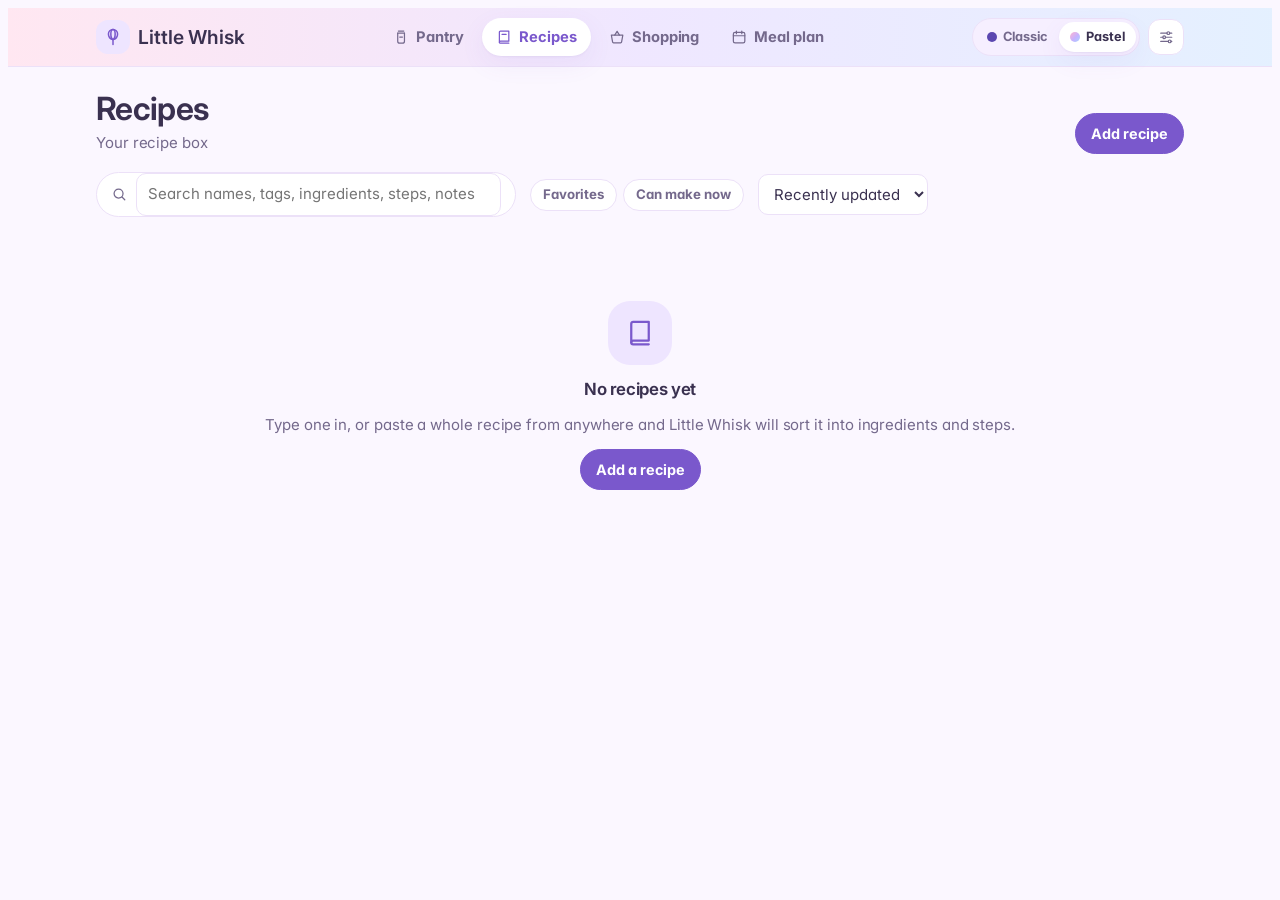
==== index.html @ 078af137 "Move CSS into styles.css; roomier paste section; mobile viewport - Extract inline styles into styles" ====
<!doctype html>
<meta charset="utf-8">
<meta name="viewport" content="width=device-width, initial-scale=1, viewport-fit=cover">
<title>Little Whisk</title>
<link rel="preconnect" href="https://fonts.googleapis.com">
<link rel="preconnect" href="https://fonts.gstatic.com" crossorigin>
<link rel="stylesheet" href="https://fonts.googleapis.com/css2?family=Inter:opsz,wght@14..32,400..800&display=swap">
<link rel="stylesheet" href="styles.css">

<header class="nav">
  <div class="nav-in">
    <a class="brand" href="#recipes" aria-label="Little Whisk home">
      <span class="mark"><svg class="i" viewBox="0 0 24 24"><path d="M12 21v-6"/><path d="M12 15c-3.6 0-5.5-3.6-5.5-6.5a5.5 5.5 0 0 1 11 0c0 2.9-1.9 6.5-5.5 6.5z"/><path d="M12 15c-1.3 0-2.6-3-2.6-6.5S10.7 3 12 3s2.6 2 2.6 5.5S13.3 15 12 15z"/></svg></span>
      <span>Little Whisk</span>
    </a>
    <nav class="tabs" aria-label="Sections">
      <a class="tab" href="#pantry" data-view="pantry"><svg class="i" viewBox="0 0 24 24"><path d="M8 3h8"/><path d="M7 6h10"/><path d="M7 6v12a3 3 0 0 0 3 3h4a3 3 0 0 0 3-3V6"/><path d="M10 12h4"/></svg><span>Pantry</span><span class="badge" id="b-pantry" hidden></span></a>
      <a class="tab" href="#recipes" data-view="recipes"><svg class="i" viewBox="0 0 24 24"><path d="M5 4.5A1.5 1.5 0 0 1 6.5 3H19v15H6.5A1.5 1.5 0 0 0 5 19.5z"/><path d="M5 19.5A1.5 1.5 0 0 0 6.5 21H19"/><path d="M9 8h6"/></svg><span>Recipes</span></a>
      <a class="tab" href="#shopping" data-view="shopping"><svg class="i" viewBox="0 0 24 24"><path d="M3.5 9h17l-1.8 10.2a1.5 1.5 0 0 1-1.5 1.3H6.8a1.5 1.5 0 0 1-1.5-1.3z"/><path d="M8.5 9l3.5-5.5L15.5 9"/></svg><span>Shopping</span><span class="badge" id="b-shopping" hidden></span></a>
      <a class="tab" href="#plan" data-view="plan"><svg class="i" viewBox="0 0 24 24"><rect x="3.5" y="5" width="17" height="15.5" rx="2.5"/><path d="M3.5 10h17"/><path d="M8 3v4"/><path d="M16 3v4"/></svg><span>Meal plan</span></a>
    </nav>
    <div class="nav-right">
      <div class="look" role="group" aria-label="Look">
        <button type="button" data-act="look" data-v="classic" aria-pressed="false"><i class="sw"></i><span class="lbl">Classic</span></button>
        <button type="button" data-act="look" data-v="pastel" aria-pressed="true"><i class="sw"></i><span class="lbl">Pastel</span></button>
      </div>
      <button type="button" class="icon-btn" data-act="settings" aria-label="Settings and backup"><svg class="i" viewBox="0 0 24 24"><path d="M4 6h9"/><path d="M17 6h3"/><path d="M4 12h3"/><path d="M11 12h9"/><path d="M4 18h11"/><path d="M19 18h1"/><circle cx="15" cy="6" r="2"/><circle cx="9" cy="12" r="2"/><circle cx="17" cy="18" r="2"/></svg></button>
    </div>
  </div>
</header>

<main>
  <div id="banner"></div>

  <!-- PANTRY -->
  <section class="view" id="v-pantry" hidden>
    <div class="view-head">
      <div><h1>Pantry</h1><p class="sub" id="pantry-sub">What's on your shelves</p></div>
      <div class="head-actions">
        <button type="button" class="btn" data-act="p-restock">Add low items to list</button>
        <button type="button" class="btn primary" data-act="p-new">Add item</button>
      </div>
    </div>
    <form class="quickadd" id="pantry-quick">
      <input id="pantry-quick-in" type="text" placeholder="Quick add, like “5 lb flour” or “12 eggs”" autocomplete="off">
      <button class="btn soft" type="submit">Add</button>
    </form>
    <div class="toolbar">
      <label class="search"><svg class="i" viewBox="0 0 24 24"><circle cx="11" cy="11" r="6.5"/><path d="M16 16l4 4"/></svg><input id="pantry-q" type="search" placeholder="Search pantry" aria-label="Search pantry"></label>
      <div class="chips" id="pantry-status"></div>
    </div>
    <div class="chips" id="pantry-loc"></div>
    <div id="pantry-list" class="view"></div>
  </section>

  <!-- RECIPES -->
  <section class="view" id="v-recipes" hidden>
    <div id="recipe-index" class="view">
      <div class="view-head">
        <div><h1>Recipes</h1><p class="sub" id="recipe-sub">Your recipe box</p></div>
        <div class="head-actions"><button type="button" class="btn primary" data-act="r-new">Add recipe</button></div>
      </div>
      <div class="toolbar">
        <label class="search"><svg class="i" viewBox="0 0 24 24"><circle cx="11" cy="11" r="6.5"/><path d="M16 16l4 4"/></svg><input id="recipe-q" type="search" placeholder="Search names, tags, ingredients, steps, notes" aria-label="Search recipes"></label>
        <div class="chips">
          <button type="button" class="chip" data-act="r-onlyfav" aria-pressed="false">Favorites</button>
          <button type="button" class="chip" data-act="r-canmake" aria-pressed="false">Can make now</button>
        </div>
        <select id="recipe-sort" aria-label="Sort recipes" style="width:auto">
          <option value="recent">Recently updated</option>
          <option value="az">A to Z</option>
          <option value="pantry">Most in pantry</option>
        </select>
      </div>
      <div class="chips" id="recipe-tags"></div>
      <div id="recipe-grid"></div>
    </div>
    <div id="recipe-detail" hidden></div>
  </section>

  <!-- SHOPPING -->
  <section class="view" id="v-shopping" hidden>
    <div class="view-head">
      <div><h1>Shopping list</h1><p class="sub" id="shop-sub">What to pick up</p></div>
      <div class="head-actions">
        <button type="button" class="btn" data-act="s-where" id="s-where"><svg class="i spark" viewBox="0 0 24 24"><path d="M12 3l1.8 5.2L19 10l-5.2 1.8L12 17l-1.8-5.2L5 10l5.2-1.8z"/></svg>Find where to buy</button>
        <button type="button" class="btn" data-act="stores">My stores</button>
      </div>
    </div>
    <div class="toolbar">
      <div class="seg" role="group" aria-label="Shopping mode" id="shop-mode">
        <button type="button" data-act="s-mode" data-v="store">In store</button>
        <button type="button" data-act="s-mode" data-v="online">Online</button>
        <button type="button" data-act="s-mode" data-v="both">Both</button>
      </div>
      <span class="muted" id="shop-mode-note" style="font-size:.85rem"></span>
    </div>
    <form class="quickadd" id="shop-quick">
      <input id="shop-quick-in" type="text" placeholder="Add an item, like “2 lb butter”" autocomplete="off">
      <button class="btn soft" type="submit">Add</button>
    </form>
    <div id="shop-list" class="view"></div>
    <div class="shop-foot" id="shop-foot"></div>
  </section>

  <!-- PLAN -->
  <section class="view" id="v-plan" hidden>
    <div class="view-head">
      <div><h1>Meal plan</h1><p class="sub" id="plan-sub"></p></div>
      <div class="weeknav">
        <button type="button" class="btn sm" data-act="wk" data-v="-1" aria-label="Previous week">‹ Prev</button>
        <button type="button" class="btn sm" data-act="wk" data-v="0">This week</button>
        <button type="button" class="btn sm" data-act="wk" data-v="1" aria-label="Next week">Next ›</button>
      </div>
    </div>
    <div class="week" id="plan-week"></div>
    <div class="panel" id="plan-needs"></div>
  </section>
</main>

<div id="modal-root"></div>
<div class="timers" id="timers"></div>
<div class="toast" id="toast" hidden></div>

<script>
(() => {
'use strict';

/* ================= helpers ================= */
const $ = (s, r = document) => r.querySelector(s);
const $$ = (s, r = document) => [...r.querySelectorAll(s)];
const esc = s => String(s ?? '').replace(/[&<>"']/g, c => ({ '&': '&amp;', '<': '&lt;', '>': '&gt;', '"': '&quot;', "'": '&#39;' }[c]));
const uid = p => p + Date.now().toString(36) + Math.random().toString(36).slice(2, 7);
const LS = {
  get(k, d) { try { const v = localStorage.getItem(k); return v == null ? d : JSON.parse(v); } catch { return d; } },
  set(k, v) { try { localStorage.setItem(k, JSON.stringify(v)); } catch {} }
};
const clone = o => JSON.parse(JSON.stringify(o));
const hashN = s => { let h = 0; for (const c of String(s)) h = (h * 31 + c.charCodeAt(0)) | 0; return Math.abs(h); };
const tileOf = s => 'tile-' + (hashN(s) % 4 + 1);
const SVG = (d, extra = '') => `<svg class="i" viewBox="0 0 24 24" aria-hidden="true" ${extra}>${d}</svg>`;
const I = {
  check: SVG('<path d="M5 12.5l4.5 4.5L19 7.5"/>'),
  x: SVG('<path d="M6.5 6.5l11 11M17.5 6.5l-11 11"/>'),
  edit: SVG('<path d="M4 20h4L19 9l-4-4L4 16z"/><path d="M13.5 6.5l4 4"/>'),
  plus: SVG('<path d="M12 5v14M5 12h14"/>'),
  minus: SVG('<path d="M5 12h14"/>'),
  heart: SVG('<path d="M12 20s-7.5-4.6-7.5-10.2A4.3 4.3 0 0 1 12 7.2a4.3 4.3 0 0 1 7.5 2.6C19.5 15.4 12 20 12 20z"/>'),
  clock: SVG('<circle cx="12" cy="12" r="8"/><path d="M12 8v4l2.5 2"/>'),
  users: SVG('<circle cx="9" cy="9" r="3.2"/><path d="M3.5 19c.8-3 3-4.5 5.5-4.5s4.7 1.5 5.5 4.5"/><path d="M16 6.2a3 3 0 0 1 0 5.6M18 14.8c1.3.7 2.1 2 2.5 4.2"/>'),
  link: SVG('<path d="M10 14a4 4 0 0 0 5.7 0l3-3a4 4 0 0 0-5.7-5.7l-1 1"/><path d="M14 10a4 4 0 0 0-5.7 0l-3 3a4 4 0 0 0 5.7 5.7l1-1"/>'),
  back: SVG('<path d="M15 5l-7 7 7 7"/>'),
  spark: SVG('<path d="M12 3l1.8 5.2L19 10l-5.2 1.8L12 17l-1.8-5.2L5 10l5.2-1.8z"/>', 'style="color:var(--pop)"'),
  pot: SVG('<path d="M4 10h16v5a5 5 0 0 1-5 5H9a5 5 0 0 1-5-5z"/><path d="M2.5 10h19"/><path d="M9 6.5c0-1 1-1.5 1-2.5M13 6.5c0-1 1-1.5 1-2.5"/>'),
  jar: SVG('<path d="M8 3h8"/><path d="M7 6h10"/><path d="M7 6v12a3 3 0 0 0 3 3h4a3 3 0 0 0 3-3V6"/><path d="M10 12h4"/>'),
  book: SVG('<path d="M5 4.5A1.5 1.5 0 0 1 6.5 3H19v15H6.5A1.5 1.5 0 0 0 5 19.5z"/><path d="M5 19.5A1.5 1.5 0 0 0 6.5 21H19"/>'),
  basket: SVG('<path d="M3.5 9h17l-1.8 10.2a1.5 1.5 0 0 1-1.5 1.3H6.8a1.5 1.5 0 0 1-1.5-1.3z"/><path d="M8.5 9l3.5-5.5L15.5 9"/>'),
  cal: SVG('<rect x="3.5" y="5" width="17" height="15.5" rx="2.5"/><path d="M3.5 10h17"/><path d="M8 3v4M16 3v4"/>'),
  timer: SVG('<circle cx="12" cy="13" r="7"/><path d="M12 13V9.5M10 3h4"/>'),
  cart: SVG('<path d="M3 4h2l2.2 10.5a1.5 1.5 0 0 0 1.5 1.2h8.6a1.5 1.5 0 0 0 1.5-1.2L20.5 8H6.2"/><circle cx="9.5" cy="19.5" r="1.3"/><circle cx="16.5" cy="19.5" r="1.3"/>'),
  sun: SVG('<circle cx="12" cy="12" r="4"/><path d="M12 3v2M12 19v2M3 12h2M19 12h2M5.6 5.6l1.4 1.4M17 17l1.4 1.4M5.6 18.4L7 17M17 7l1.4-1.4"/>')
};

/* ================= domain constants ================= */
const LOCS = ['Pantry', 'Fridge', 'Freezer', 'Spice rack', 'Counter'];
const CATS = ['Produce', 'Bread & Bakery', 'Meat & Fish', 'Dairy & Eggs', 'Frozen', 'Baking', 'Spices & Herbs', 'Canned & Jarred', 'Grains & Pasta', 'Snacks & Sweets', 'Drinks', 'Household', 'Other'];
const CAT_RX = [
  ['Frozen', /frozen|ice cream|puff pastry|phyllo/],
  ['Baking', /cream of tartar|baking (soda|powder)|flour|sugar|yeast|vanilla|cocoa|chocolate|cornstarch|corn starch|sprinkles|extract|molasses|shortening|food colou?ring|gelatin|marshmallow|almond meal|graham|meringue|sanding/],
  ['Canned & Jarred', /peanut butter|almond butter|coconut milk|broth|stock|canned|tomato (paste|sauce)|crushed tomato|\bjam\b|jelly|honey|syrup|\boil\b|vinegar|soy sauce|mustard|mayo|ketchup|\bbeans?\b|chickpea|salsa|pickle|nutella|tahini|curd/],
  ['Spices & Herbs', /\bsalt\b|black pepper|peppercorn|cayenne|paprika|cinnamon|nutmeg|cumin|\bcloves?\b|cardamom|allspice|turmeric|chili powder|chilli flakes|red pepper flakes|oregano|thyme|rosemary|bay lea|dried|seasoning|spice|ground ginger|curry|anise|saffron|italian herbs/],
  ['Dairy & Eggs', /butter|milk|cream|cheese|parmesan|mozzarella|cheddar|yogh?urt|\beggs?\b|mascarpone|ricotta|ghee|kefir/],
  ['Meat & Fish', /chicken|beef|pork|bacon|sausage|turkey|\bham\b|lamb|salmon|tuna|shrimp|fish|prawn|steak|mince/],
  ['Produce', /apple|banana|berr|lemon|lime|orange|onion|garlic|shallot|potato|carrot|celery|tomato|lettuce|spinach|kale|basil|cilantro|parsley|\bmint\b|ginger|bell pepper|jalape|zucchini|squash|pumpkin|avocado|cucumber|mushroom|pear|peach|cherr|grape|scallion|green onion|leek|broccoli|cauliflower|cabbage|\bcorn\b|herb|zest|rhubarb|plum|mango|pineapple/],
  ['Grains & Pasta', /rice|pasta|spaghetti|penne|rigatoni|linguine|noodle|\boats?\b|quinoa|couscous|barley|cereal|cornmeal|polenta|lentil|breadcrumb|panko/],
  ['Bread & Bakery', /bread|\bbuns?\b|tortilla|bagel|\brolls?\b|pita|croissant|brioche/],
  ['Snacks & Sweets', /\bnuts?\b|almond|walnut|pecan|cashew|pistachio|hazelnut|raisin|dried cranberr|chips|cracker|candy|cookie|pretzel/],
  ['Drinks', /coffee|espresso|\btea\b|juice|soda|wine|beer|sparkling|seltzer/],
  ['Household', /foil|parchment|paper towel|soap|plastic wrap|cling|zip|liners|napkin/]
];
const guessCat = name => { const n = String(name).toLowerCase(); for (const [c, rx] of CAT_RX) if (rx.test(n)) return c; return 'Other'; };
const locFor = cat => ({ 'Dairy & Eggs': 'Fridge', 'Meat & Fish': 'Fridge', Produce: 'Fridge', Frozen: 'Freezer', 'Spices & Herbs': 'Spice rack', 'Bread & Bakery': 'Counter' }[cat] || 'Pantry');
const SLOTS = ['Breakfast', 'Lunch', 'Dinner', 'Baking'];

const STORES = [
  { id: 'walmart', name: 'Walmart', kind: 'both', url: 'https://www.walmart.com/search?q={q}' },
  { id: 'target', name: 'Target', kind: 'both', url: 'https://www.target.com/s?searchTerm={q}' },
  { id: 'aldi', name: 'Aldi', kind: 'store', url: 'https://www.aldi.us/results?q={q}' },
  { id: 'kroger', name: 'Kroger', kind: 'both', url: 'https://www.kroger.com/search?query={q}' },
  { id: 'hyvee', name: 'Hy-Vee', kind: 'both', url: 'https://www.hy-vee.com/aisles-online/search?search={q}' },
  { id: 'costco', name: 'Costco', kind: 'both', url: 'https://www.costco.com/CatalogSearch?keyword={q}' },
  { id: 'traderjoes', name: "Trader Joe's", kind: 'store', url: 'https://www.traderjoes.com/home/search?q={q}&section=products' },
  { id: 'wholefoods', name: 'Whole Foods', kind: 'both', url: 'https://www.amazon.com/s?k={q}&i=wholefoods' },
  { id: 'amazon', name: 'Amazon', kind: 'online', url: 'https://www.amazon.com/s?k={q}' },
  { id: 'instacart', name: 'Instacart', kind: 'online', url: 'https://www.instacart.com/store/s?k={q}' },
  { id: 'google', name: 'Compare prices', kind: 'online', url: 'https://www.google.com/search?tbm=shop&q={q}' }
];
const DEFAULT_STORES = { walmart: true, target: true, aldi: true, amazon: true, instacart: true, google: true };
const KIND_LABEL = { store: 'In store', online: 'Online', both: 'In store + online' };

const PANS = [
  ['6" round', Math.PI * 9], ['8" round', Math.PI * 16], ['9" round', Math.PI * 20.25], ['10" round / springform', Math.PI * 25],
  ['8" square', 64], ['9" square', 81], ['11×7" pan', 77], ['13×9" pan', 117],
  ['9×5" loaf', 45], ['8½×4½" loaf', 38.25], ['Half sheet (18×13")', 234], ['Quarter sheet (13×9")', 117]
];

/* ================= units & ingredient parsing ================= */
const UNITS = {
  tsp: ['v', 1], tbsp: ['v', 3], cup: ['v', 48], 'fl oz': ['v', 6], ml: ['v', 0.202884], l: ['v', 202.884], pint: ['v', 96], quart: ['v', 192], gallon: ['v', 768],
  g: ['w', 1], kg: ['w', 1000], oz: ['w', 28.3495], lb: ['w', 453.592]
};
const UNIT_RX = [
  ['tbsp', /^([Tt]ablespoons?|[Tt]bsps?|[Tt]bs|[Tt]bl|T)(?![a-z])\.?/],
  ['tsp', /^([Tt]easpoons?|[Tt]sps?|t)(?![a-z])\.?/],
  ['fl oz', /^(fl\.?\s?oz|fluid ounces?)(?![a-z])\.?/i],
  ['cup', /^(cups?|c)(?![a-z])\.?/i],
  ['oz', /^(ounces?|oz)(?![a-z])\.?/i],
  ['lb', /^(pounds?|lbs?)(?![a-z])\.?/i],
  ['kg', /^(kilograms?|kgs?)(?![a-z])\.?/i],
  ['g', /^(grams?|gr|g)(?![a-z])\.?/i],
  ['ml', /^(millilit(?:er|re)s?|ml)(?![a-z])\.?/i],
  ['l', /^(lit(?:er|re)s?|l)(?![a-z])\.?/i],
  ['pint', /^(pints?|pt)(?![a-z])\.?/i], ['quart', /^(quarts?|qt)(?![a-z])\.?/i], ['gallon', /^(gallons?|gal)(?![a-z])\.?/i],
  ['pinch', /^pinch(es)?(?![a-z])/i], ['dash', /^dash(es)?(?![a-z])/i], ['clove', /^cloves?(?![a-z])/i],
  ['can', /^cans?(?![a-z])/i], ['stick', /^sticks?(?![a-z])/i], ['package', /^(packages?|pkgs?|packets?)(?![a-z])\.?/i],
  ['slice', /^slices?(?![a-z])/i], ['bunch', /^bunch(es)?(?![a-z])/i], ['jar', /^jars?(?![a-z])/i], ['bag', /^bags?(?![a-z])/i],
  ['box', /^box(es)?(?![a-z])/i], ['head', /^heads?(?![a-z])/i], ['sprig', /^sprigs?(?![a-z])/i], ['dozen', /^dozen(?![a-z])/i]
];
const PLURAL = { cup: 'cups', clove: 'cloves', can: 'cans', stick: 'sticks', package: 'packages', slice: 'slices', bunch: 'bunches', jar: 'jars', bag: 'bags', box: 'boxes', head: 'heads', sprig: 'sprigs', pinch: 'pinches', dash: 'dashes', pint: 'pints', quart: 'quarts', gallon: 'gallons' };
const unitLabel = (u, q) => (q > 1 && PLURAL[u]) ? PLURAL[u] : u;
const famOf = u => UNITS[u] ? UNITS[u][0] : null;
const toBase = (q, u) => q * UNITS[u][1];

const FRV = { '¼': .25, '½': .5, '¾': .75, '⅓': 1 / 3, '⅔': 2 / 3, '⅛': .125, '⅜': .375, '⅝': .625, '⅞': .875, '⅕': .2, '⅖': .4, '⅗': .6, '⅘': .8, '⅙': 1 / 6, '⅚': 5 / 6 };
const FRC = Object.keys(FRV).join('');
const NUM_SRC = `(?:\\d+\\s+\\d+\\/\\d+|\\d+\\/\\d+|\\d*\\.?\\d+(?:\\s*[${FRC}])?|[${FRC}])`;
const QTY_RX = new RegExp(`^(${NUM_SRC})(?:\\s*(?:-|–|—|to)\\s*(${NUM_SRC}))?\\s*`);
const FRC_RX = new RegExp(`[${FRC}]`, 'g');
function numVal(s) {
  let t = 0;
  for (const ch of s) if (FRV[ch] != null) t += FRV[ch];
  s = s.replace(FRC_RX, '').trim();
  if (!s) return t;
  for (const p of s.split(/\s+/)) {
    if (p.includes('/')) { const [a, b] = p.split('/'); t += (+a) / (+b || 1); } else t += parseFloat(p) || 0;
  }
  return t;
}
function parseLine(line) {
  const raw = String(line).trim();
  if (!raw) return null;
  let s = raw.replace(/^[-•*▢□☐◦·]\s*/, '');
  if (/^#+\s*/.test(s)) return { header: true, text: s.replace(/^#+\s*/, '').replace(/:$/, '') };
  const m = s.match(QTY_RX);
  let qty = null, qty2 = null, pre = '', unit = '', name = s;
  if (m && m[1]) {
    qty = numVal(m[1]); if (m[2]) qty2 = numVal(m[2]);
    let rest = s.slice(m[0].length);
    const pm = rest.match(/^\(([^)]*)\)\s*/);
    if (pm) { pre = '(' + pm[1] + ')'; rest = rest.slice(pm[0].length); }
    for (const [u, rx] of UNIT_RX) {
      const um = rest.match(rx);
      if (um) { unit = u; rest = rest.slice(um[0].length).replace(/^\s*(of\s+)?/i, ''); break; }
    }
    name = rest.trim() || s;
  } else if (/:$/.test(s)) {
    return { header: true, text: s.replace(/:$/, '') };
  }
  return { header: false, raw, qty, qty2, unit, pre, name };
}
const parseCache = new Map();
function parseIngredients(text) {
  const key = String(text || '');
  if (parseCache.has(key)) return parseCache.get(key);
  const out = key.split('\n').map(parseLine).filter(Boolean);
  if (parseCache.size > 300) parseCache.clear();
  parseCache.set(key, out);
  return out;
}

const FRAC_OUT = [[1 / 8, '⅛'], [1 / 4, '¼'], [1 / 3, '⅓'], [3 / 8, '⅜'], [1 / 2, '½'], [5 / 8, '⅝'], [2 / 3, '⅔'], [3 / 4, '¾'], [7 / 8, '⅞']];
const trimNum = (q, d) => String(+(+q).toFixed(d));
function fmtQty(q, unit) {
  if (q == null || isNaN(q)) return '';
  if (['g', 'ml'].includes(unit)) return q >= 100 ? String(Math.round(q / 5) * 5) : q >= 10 ? String(Math.round(q)) : trimNum(q, 1);
  if (['kg', 'l'].includes(unit)) return trimNum(q, 2);
  if (q < 0.06) return trimNum(q, 2);
  let w = Math.floor(q), f = q - w, best = null;
  if (f < 0.06) f = 0;
  else if (f > 0.94) { w += 1; f = 0; }
  else {
    let bd = 0.045;
    for (const [v, c] of FRAC_OUT) { const d = Math.abs(f - v); if (d < bd) { bd = d; best = c; } }
    if (!best) return trimNum(q, 2);
  }
  return (w ? String(w) : '') + (best ? (w ? ' ' : '') + best : '') || '0';
}
const NICE = { cup: [0, 1 / 4, 1 / 3, 1 / 2, 2 / 3, 3 / 4], tbsp: [0, 1 / 2] };
const isNice = (x, u) => { const f = x - Math.floor(x + 1e-9); return f > 0.98 || NICE[u].some(v => Math.abs(f - v) < 0.02); };
const niceFloor = (x, u) => { const w = Math.floor(x + 1e-9), f = x - w; let b = 0; for (const v of NICE[u]) if (v <= f + 0.02) b = v; return w + b; };
function smartVolume(t) { // t = teaspoons
  if (t < 0.12) return [];
  if (t >= 12) {
    const c = t / 48; if (isNice(c, 'cup')) return [[c, 'cup']];
    // choose the cup measure that leaves an even number of half-tablespoons, then the smallest remainder
    const w = Math.floor(c + 1e-9), f = c - w;
    const halfTbsp = r => Math.abs(r / 1.5 - Math.round(r / 1.5)) < 0.05;
    const cands = NICE.cup.filter(v => v <= f + 0.02 && w + v > 0).map(v => ({ b: w + v, rem: t - (w + v) * 48 }));
    cands.sort((x, y) => (halfTbsp(x.rem) ? 0 : 1) - (halfTbsp(y.rem) ? 0 : 1) || x.rem - y.rem);
    const b = cands.length ? cands[0].b : niceFloor(c, 'cup');
    return [[b, 'cup'], ...smartVolume(t - b * 48)];
  }
  if (t >= 3) { const c = t / 3; if (isNice(c, 'tbsp')) return [[c, 'tbsp']]; const b = niceFloor(c, 'tbsp'); return [[b, 'tbsp'], ...smartVolume(t - b * 3)]; }
  return [[t, 'tsp']];
}
function metricStr(v, fam) {
  if (fam === 'v') { const ml = v * 4.92892; return ml >= 1000 ? fmtQty(ml / 1000, 'l') + ' l' : fmtQty(ml, 'ml') + ' ml'; }
  return v >= 1000 ? fmtQty(v / 1000, 'kg') + ' kg' : fmtQty(v, 'g') + ' g';
}
function amountText(it, f, opts = {}) {
  if (it.qty == null) return '';
  const q = it.qty * f, q2 = it.qty2 != null ? it.qty2 * f : null;
  const fam = famOf(it.unit);
  const pre = it.pre ? ' ' + it.pre : '';
  if (opts.metric && fam && !['g', 'kg', 'ml', 'l'].includes(it.unit)) {
    return metricStr(toBase(q, it.unit), fam) + (q2 != null ? '–' + metricStr(toBase(q2, it.unit), fam) : '') + pre;
  }
  if (q2 == null && f !== 1 && ['tsp', 'tbsp', 'cup'].includes(it.unit)) {
    const parts = smartVolume(toBase(q, it.unit));
    if (parts.length) return parts.map(([v, u]) => fmtQty(v, u) + ' ' + unitLabel(u, v)).join(' + ') + pre;
  }
  return fmtQty(q, it.unit) + (q2 != null ? '–' + fmtQty(q2, it.unit) : '') + pre + (it.unit ? ' ' + unitLabel(it.unit, q2 ?? q) : '');
}
function qtyUnitText(q, unit) {
  if (q == null || q === '' || isNaN(q)) return '';
  if (unit === 'tsp' || unit === 'tbsp' || unit === 'cup') {
    const parts = smartVolume(toBase(+q, unit));
    if (parts.length) return parts.map(([v, u]) => fmtQty(v, u) + ' ' + unitLabel(u, v)).join(' + ');
  }
  return fmtQty(+q, unit) + (unit ? ' ' + unitLabel(unit, +q) : '');
}

const STOP = /\b(fresh|freshly|large|small|medium|extra|chopped|diced|minced|sliced|softened|melted|cold|chilled|warm|hot|room|temperature|unsalted|salted|packed|light|finely|roughly|coarsely|grated|shredded|whole|ground|organic|plain|pure|of|to|taste|for|serving|optional|divided|sifted|beaten|lightly|good|quality|ripe|peeled|halved|cubed|crushed|toasted|about|plus|more|the|a|an|and|or)\b/g;
const singular = w => w.length > 3 && w.endsWith('ies') ? w.slice(0, -3) + 'y' : w.length > 3 && w.endsWith('oes') ? w.slice(0, -2) : (w.length > 3 && w.endsWith('s') && !w.endsWith('ss')) ? w.slice(0, -1) : w;
const normCache = new Map();
function norm(name) {
  const k = String(name || '');
  if (normCache.has(k)) return normCache.get(k);
  let s = k.toLowerCase().replace(/\(.*?\)/g, ' ').split(',')[0].replace(/[-–/]/g, ' ').replace(/[^a-z\s']/g, ' ').replace(STOP, ' ');
  s = s.split(/\s+/).filter(Boolean).map(singular).join(' ');
  if (normCache.size > 2000) normCache.clear();
  normCache.set(k, s);
  return s;
}
const cleanName = n => String(n).replace(/\(.*?\)/g, '').split(',')[0].replace(/\s+/g, ' ').trim();
const ALWAYS = /^(water|ice|ice water|boiling water|tap water|cooking spray|nonstick spray)$/;

/* ================= store (cloud db, or this browser) ================= */
const COLS = ['pantry', 'recipes', 'shopping', 'plan', 'settings'];
const data = Object.fromEntries(COLS.map(c => [c, new Map()]));
let db = null, mode = 'loading';
const loaded = new Set();
const pending = new Map(), inflight = new Set(), wTimers = new Map();

function put(col, obj) {
  obj.updated = Date.now();
  data[col].set(obj.id, obj);
  schedule(col, obj.id, obj);
  render();
}
function remove(col, id) { data[col].delete(id); schedule(col, id, null); render(); }
function schedule(col, id, body) {
  const key = col + '/' + id;
  if (mode === 'local') { saveLocal(col); return; }
  pending.set(key, body);
  if (mode !== 'cloud') return;
  clearTimeout(wTimers.get(key));
  wTimers.set(key, setTimeout(() => flush(key), 300));
}
async function flush(key) {
  if (inflight.has(key) || !pending.has(key)) return;
  const body = pending.get(key); pending.delete(key);
  const [col, id] = key.split('/');
  inflight.add(key);
  try {
    const ref = db.collection(col).doc(id);
    if (body === null) await ref.delete(); else await ref.set(clone(body));
  } catch (e) {
    if (e && e.code === 'unavailable') { await new Promise(r => setTimeout(r, 600 + Math.random() * 800)); if (!pending.has(key)) pending.set(key, body); }
    else toast(e && e.code === 'quota_exceeded' ? 'Storage is full. Delete a few old items, then try again.' : 'That change did not save. Check your connection and try again.');
  } finally {
    inflight.delete(key);
    if (pending.has(key)) flush(key);
  }
}
function saveLocal(col) { LS.set('lw:data:' + col, [...data[col].values()]); }
function startLocal() {
  mode = 'local';
  for (const c of COLS) { data[c] = new Map((LS.get('lw:data:' + c, []) || []).map(o => [o.id, o])); loaded.add(c); }
  for (const [key, body] of pending) { const [c] = key.split('/'); saveLocal(c); }
  pending.clear();
  render();
}
function startCloud(d) {
  db = d; mode = 'cloud';
  for (const key of pending.keys()) flush(key);
  COLS.forEach(subscribe);
}
function subscribe(col) {
  {
    db.collection(col).onSnapshot(snap => {
      const m = new Map();
      for (const doc of snap.docs) { const b = doc.data(); if (b) m.set(doc.id, { ...clone(b), id: doc.id }); }
      for (const key of [...pending.keys(), ...inflight]) {
        const [c, id] = key.split('/');
        if (c !== col) continue;
        const cur = data[col].get(id);
        if (cur) m.set(id, cur); else m.delete(id);
      }
      data[col] = m; loaded.add(col); render();
    }, err => {
      if (err && err.code === 'unavailable') setTimeout(() => subscribe(col), 2000);
      else { loaded.add(col); render(); }
    });
  }
}
const ready = () => mode !== 'loading' && COLS.every(c => loaded.has(c));

/* ================= state ================= */
const state = {
  view: 'recipes', recipeId: null,
  pantryQ: '', pantryLoc: 'All', pantryStatus: 'All',
  recipeQ: '', recipeTags: new Set(), onlyFav: false, canMake: false, recipeSort: 'recent',
  weekStart: mondayOf(new Date()),
  scale: {}, metric: false, cook: false
};
let ai = null, downloads = null, wakeLock = null;
const IN_CLAUDE = !!(window.claude && typeof window.claude.use === 'function');

/* Claude outside the Claude app (e.g. GitHub Pages): uses the viewer's own Anthropic API key, kept only in this browser. */
const SDK_URL = 'https://cdn.jsdelivr.net/npm/@anthropic-ai/sdk@0.128.0/+esm';
let sdkPromise = null;
function parseLooseJSON(text) {
  const t = String(text || '').trim();
  try { return JSON.parse(t); } catch {}
  const fence = t.match(/```(?:json)?\s*([\s\S]*?)```/);
  if (fence) { try { return JSON.parse(fence[1]); } catch {} }
  const a = t.search(/[[{]/), b = Math.max(t.lastIndexOf('}'), t.lastIndexOf(']'));
  if (a >= 0 && b > a) { try { return JSON.parse(t.slice(a, b + 1)); } catch {} }
  throw { code: 'invalid_json' };
}
function keyAi() {
  const key = LS.get('lw:apikey', '');
  if (!key) return null;
  return {
    viaKey: true,
    async json(prompt, opts = {}) {
      let Anthropic;
      try { sdkPromise = sdkPromise || import(SDK_URL); Anthropic = (await sdkPromise).default; }
      catch { sdkPromise = null; throw { code: 'upstream_error' }; }
      const client = new Anthropic({ apiKey: key, dangerouslyAllowBrowser: true, maxRetries: 1 });
      let res;
      try {
        res = await client.beta.messages.create({
          model: 'claude-opus-5-5',
          max_tokens: 16000,
          output_config: { effort: 'low' },
          betas: ['server-side-fallback-2026-07-01'],
          fallbacks: 'default',
          messages: [{ role: 'user', content: prompt + '\n\nYour reply will be parsed by a program: reply with the JSON only.' }]
        }, { signal: opts.signal });
      } catch (e) {
        if (opts.signal && opts.signal.aborted) throw { code: 'cancelled' };
        if (e instanceof Anthropic.AuthenticationError || e instanceof Anthropic.PermissionDeniedError) throw { code: 'bad_key' };
        if (e instanceof Anthropic.RateLimitError) throw { code: 'rate_limited' };
        if (e instanceof Anthropic.BadRequestError) throw { code: 'invalid_request' };
        throw { code: 'upstream_error' };
      }
      if (res.stop_reason === 'refusal') throw { code: 'refused' };
      return parseLooseJSON(res.content.filter(b => b.type === 'text').map(b => b.text).join(''));
    }
  };
}

/* Built-in aisle and store picks, used when Claude isn't available. */
const SPECIALTY = /vanilla bean|almond flour|bread flour|cake flour|pastry flour|sprinkles|food colou?ring|gel colou?r|cocoa|espresso powder|extract|yeast|meringue powder|candy melts|cream of tartar|xanthan|pearl sugar|sanding sugar|corn syrup/;
const BULK = /flour|sugar|butter|\beggs?\b|\boil\b|rice|\boats?\b|chocolate chip|coffee/;
const FRESH = ['Produce', 'Meat & Fish', 'Dairy & Eggs', 'Bread & Bakery', 'Frozen'];
const AISLE_TIP = {
  Produce: 'Produce section, usually near the entrance.', 'Bread & Bakery': 'Bakery counter or the bread aisle.', 'Meat & Fish': 'Meat and seafood counter, usually along the back.',
  'Dairy & Eggs': 'Refrigerated dairy case.', Frozen: 'Frozen aisles.', Baking: 'Baking aisle, near the flour and sugar.', 'Spices & Herbs': 'Spice aisle. Bulk bins are cheaper for small amounts.',
  'Canned & Jarred': 'Center aisles with canned goods and condiments.', 'Grains & Pasta': 'Pasta and rice aisle.', 'Snacks & Sweets': 'Snack aisle. Baking nuts are often in the baking aisle instead.',
  Drinks: 'Beverage aisle.', Household: 'Paper goods and kitchen supplies aisle.', Other: ''
};
function localWhere(it, inStore, online) {
  const n = cleanName(it.name).toLowerCase();
  const cat = it.category && it.category !== 'Other' ? it.category : guessCat(n);
  const pick = (list, prefs) => {
    const usable = list.filter(s => s !== 'Compare prices');
    const out = prefs.filter(p => usable.includes(p));
    for (const s of usable) if (!out.includes(s)) out.push(s);
    return out.slice(0, 2);
  };
  let sP, oP, tip = AISLE_TIP[cat] || '';
  if (SPECIALTY.test(n)) { sP = ['Target', 'Whole Foods', 'Walmart', 'Kroger', 'Hy-Vee']; oP = ['Amazon', 'Target', 'Walmart']; tip = 'Specialty baking item: try the baking aisle, or order online if your store is out.'; }
  else if (FRESH.includes(cat)) { sP = ['Aldi', "Trader Joe's", 'Hy-Vee', 'Kroger', 'Walmart', 'Whole Foods']; oP = ['Instacart', 'Walmart', 'Whole Foods', 'Kroger']; }
  else if (cat === 'Household') { sP = ['Target', 'Walmart', 'Costco']; oP = ['Amazon', 'Target', 'Walmart']; }
  else { sP = ['Aldi', 'Walmart', 'Target', 'Kroger', 'Hy-Vee']; oP = ['Walmart', 'Amazon', 'Instacart', 'Target']; }
  if (BULK.test(n) && inStore.includes('Costco')) { sP = ['Costco', ...sP]; tip += ' Costco sells this in bulk if you go through a lot.'; }
  return { aisle: cat, inStore: pick(inStore, sP), online: pick(online, oP), tip: tip.trim() };
}

function settings() {
  const s = data.settings.get('main') || {};
  return { shopMode: 'both', stores: DEFAULT_STORES, custom: [], ...s };
}
function saveSettings(patch) { put('settings', { ...settings(), ...patch, id: 'main' }); }
function allStores() { const s = settings(); return [...STORES, ...(s.custom || [])]; }
function enabledStores() { const s = settings(); return allStores().filter(st => st.custom ? s.stores[st.id] !== false : !!s.stores[st.id]); }

/* ================= dates ================= */
function mondayOf(d) { const x = new Date(d.getFullYear(), d.getMonth(), d.getDate()); x.setDate(x.getDate() - (x.getDay() + 6) % 7); return x; }
function ymd(d) { return d.getFullYear() + '-' + String(d.getMonth() + 1).padStart(2, '0') + '-' + String(d.getDate()).padStart(2, '0'); }
function addDays(d, n) { const x = new Date(d); x.setDate(x.getDate() + n); return x; }
function fromYmd(s) { const [y, m, d] = s.split('-').map(Number); return new Date(y, m - 1, d); }
const MON = ['Jan', 'Feb', 'Mar', 'Apr', 'May', 'Jun', 'Jul', 'Aug', 'Sep', 'Oct', 'Nov', 'Dec'];
const DOW = ['Sun', 'Mon', 'Tue', 'Wed', 'Thu', 'Fri', 'Sat'];

/* ================= pantry logic ================= */
function pantryStatus(p) { const q = +p.qty || 0, low = +p.low || 0; if (q <= 0) return 'out'; if (low > 0 && q <= low) return 'low'; return 'ok'; }
const ST_LABEL = { ok: 'In stock', low: 'Running low', out: 'Out' };
function matchPantry(n) {
  if (!n) return null;
  let best = null, bl = 0;
  for (const p of data.pantry.values()) {
    const pn = norm(p.name); if (!pn) continue;
    if (pn === n) return p;
    const nw = n.split(' ');
    if (pn.split(' ').every(w => nw.includes(w)) && pn.length > bl) { best = p; bl = pn.length; }
  }
  return best;
}
function convert(q, from, to) {
  if ((from || '') === (to || '')) return q;
  const a = famOf(from), b = famOf(to);
  if (a && a === b) return toBase(q, from) / UNITS[to][1];
  return null;
}
function ingStatus(it, f) {
  const n = norm(it.name);
  if (ALWAYS.test(n)) return 'have';
  const p = matchPantry(n);
  if (!p || (+p.qty || 0) <= 0) return 'buy';
  if (it.qty == null) return 'have';
  const need = convert(it.qty * f, it.unit, p.unit);
  if (need == null) return 'check';
  return (+p.qty) >= need - 1e-9 ? 'have' : 'short';
}
function recipePantry(r) {
  const items = parseIngredients(r.ingredients).filter(i => !i.header);
  let have = 0;
  for (const it of items) { const s = ingStatus(it, 1); if (s === 'have' || s === 'check') have++; }
  return { have, total: items.length };
}
function computeNeeds(list) {
  const agg = new Map();
  for (const { r, f } of list) {
    for (const it of parseIngredients(r.ingredients)) {
      if (it.header) continue;
      const n = norm(it.name);
      if (!n || ALWAYS.test(n)) continue;
      const fam = famOf(it.unit) || ('u:' + (it.unit || ''));
      const key = n + '|' + fam;
      let a = agg.get(key);
      if (!a) agg.set(key, a = { key, n, name: cleanName(it.name), fam, unit: it.unit || '', amt: 0, unknown: false, recipes: new Set() });
      if (it.qty == null) a.unknown = true;
      else { const q = it.qty * f; a.amt += famOf(it.unit) ? toBase(q, it.unit) / UNITS[a.unit][1] : q; }
      a.recipes.add(r.title);
    }
  }
  const listed = [...data.shopping.values()].filter(s => !s.done);
  return [...agg.values()].map(a => {
    const p = matchPantry(a.n);
    let status = 'buy', have = null, short = a.amt;
    if (p && (+p.qty || 0) > 0) {
      if (!a.amt) { status = 'have'; short = 0; }
      else {
        const hq = convert(+p.qty, p.unit, a.unit);
        if (hq == null) { status = 'check'; short = 0; }
        else { have = hq; short = Math.max(0, a.amt - hq); status = short <= 1e-9 ? 'have' : 'short'; }
      }
    }
    const onList = listed.find(s => norm(s.name) === a.n);
    if (onList && (status === 'buy' || status === 'short')) status = 'listed';
    return { ...a, p, status, have, short };
  }).sort((x, y) => ['buy', 'short', 'listed', 'check', 'have'].indexOf(x.status) - ['buy', 'short', 'listed', 'check', 'have'].indexOf(y.status) || x.name.localeCompare(y.name));
}
function addToShopping(name, qty, unit, extra = {}) {
  const n = norm(name);
  const ex = [...data.shopping.values()].find(s => !s.done && norm(s.name) === n);
  if (ex) {
    if (qty != null && ex.qty != null && ex.qty !== '') {
      const c = convert(qty, unit, ex.unit);
      if (c != null) { ex.qty = +(+ex.qty + c).toFixed(3); }
    } else if (qty != null && (ex.qty == null || ex.qty === '')) { ex.qty = qty; ex.unit = unit; }
    ex.recipes = [...new Set([...(ex.recipes || []), ...(extra.recipes || [])])];
    put('shopping', ex);
    return false;
  }
  put('shopping', { id: uid('s'), name, qty: qty == null ? null : +(+qty).toFixed(3), unit: unit || '', category: guessCat(name), done: false, from: 'manual', recipes: [], created: Date.now(), ...extra });
  return true;
}

/* ================= render plumbing ================= */
let rq = false;
function render() { if (rq) return; rq = true; Promise.resolve().then(() => { rq = false; renderNow(); }); }
function renderNow() {
  const ae = document.activeElement;
  const keep = ae && ae.id && (ae.tagName === 'INPUT' || ae.tagName === 'TEXTAREA') && !ae.closest('.modal') ? { id: ae.id, s: ae.selectionStart, e: ae.selectionEnd } : null;
  renderNav(); renderBanner();
  if (state.view === 'pantry') renderPantry();
  else if (state.view === 'recipes') state.recipeId ? renderDetail() : renderRecipes();
  else if (state.view === 'shopping') renderShopping();
  else if (state.view === 'plan') renderPlan();
  if (keep) { const el = document.getElementById(keep.id); if (el && el !== document.activeElement) { el.focus(); try { el.setSelectionRange(keep.s, keep.e); } catch {} } }
}
function renderNav() {
  $$('.tab').forEach(t => { if (t.dataset.view === state.view) t.setAttribute('aria-current', 'page'); else t.removeAttribute('aria-current'); });
  const lowN = [...data.pantry.values()].filter(p => pantryStatus(p) !== 'ok').length;
  const shopN = [...data.shopping.values()].filter(s => !s.done).length;
  const bp = $('#b-pantry'), bs = $('#b-shopping');
  bp.hidden = !lowN; bp.textContent = lowN; bp.title = lowN + ' low or out';
  bs.hidden = !shopN; bs.textContent = shopN; bs.title = shopN + ' to buy';
}
function renderBanner() {
  const ex = COLS.some(c => [...data[c].values()].some(o => o.example));
  $('#banner').innerHTML = ex ? `<div class="banner"><span>You're looking at example recipes, pantry items and plans so you can try things out. Your own entries are kept when you clear them.</span><button type="button" class="btn sm" data-act="clear-ex">Clear examples</button></div>` : '';
}
const loadingHTML = '<div class="loading">Opening your kitchen…</div>';
function emptyHTML(icon, title, text, btn) {
  return `<div class="empty"><div class="art">${icon}</div><h3>${esc(title)}</h3><p>${text}</p>${btn || ''}</div>`;
}

/* ================= PANTRY view ================= */
function renderPantry() {
  if (!ready()) { $('#pantry-list').innerHTML = loadingHTML; return; }
  const all = [...data.pantry.values()];
  const cnt = { ok: 0, low: 0, out: 0 };
  all.forEach(p => cnt[pantryStatus(p)]++);
  $('#pantry-sub').textContent = all.length ? `${all.length} items · ${cnt.low} running low · ${cnt.out} out` : "What's on your shelves";
  $('#pantry-status').innerHTML = [['All', all.length], ['low', cnt.low], ['out', cnt.out], ['ok', cnt.ok]].map(([k, n]) =>
    `<button type="button" class="chip" data-act="p-status" data-v="${k}" aria-pressed="${state.pantryStatus === k}">${k === 'All' ? 'Any stock' : ST_LABEL[k]} <span class="c">${n}</span></button>`).join('');
  const locCount = l => all.filter(p => (p.location || 'Pantry') === l).length;
  $('#pantry-loc').innerHTML = ['All', ...LOCS].map(l =>
    `<button type="button" class="chip" data-act="p-loc" data-v="${esc(l)}" aria-pressed="${state.pantryLoc === l}">${l === 'All' ? 'Everywhere' : esc(l)} <span class="c">${l === 'All' ? all.length : locCount(l)}</span></button>`).join('');
  const q = state.pantryQ.trim().toLowerCase();
  const items = all.filter(p =>
    (state.pantryLoc === 'All' || (p.location || 'Pantry') === state.pantryLoc) &&
    (state.pantryStatus === 'All' || pantryStatus(p) === state.pantryStatus) &&
    (!q || (p.name + ' ' + (p.category || '') + ' ' + (p.note || '')).toLowerCase().includes(q)));
  if (!all.length) {
    $('#pantry-list').innerHTML = emptyHTML(I.jar, 'Your pantry is empty', 'Add what you keep on hand. Set a “running low” amount and Little Whisk will flag it and add it to your shopping list.', `<button type="button" class="btn primary" data-act="p-new">Add your first item</button>`);
    return;
  }
  if (!items.length) { $('#pantry-list').innerHTML = `<div class="empty"><p>Nothing matches those filters.</p></div>`; return; }
  const groups = LOCS.map(l => [l, items.filter(p => (p.location || 'Pantry') === l).sort((a, b) => ['out', 'low', 'ok'].indexOf(pantryStatus(a)) - ['out', 'low', 'ok'].indexOf(pantryStatus(b)) || a.name.localeCompare(b.name))]).filter(g => g[1].length);
  $('#pantry-list').innerHTML = groups.map(([l, ps]) => `
    <div class="group">
      <div class="group-h"><h2>${esc(l)}</h2><span class="c">${ps.length}</span></div>
      <div class="list">${ps.map(pantryRow).join('')}</div>
    </div>`).join('');
}
function pantryRow(p) {
  const st = pantryStatus(p), q = +p.qty || 0, low = +p.low || 0;
  const pct = q <= 0 ? 0 : low > 0 ? Math.max(8, Math.min(100, q / (low * 3) * 100)) : 100;
  return `<div class="prow s-${st}">
    <button type="button" class="pname" data-act="p-edit" data-id="${p.id}"><span class="nm">${esc(p.name)}</span><span class="cat">${esc(p.category || guessCat(p.name))}${low ? ` · low at ${esc(qtyUnitText(low, p.unit))}` : ''}</span></button>
    <div class="meter" title="${ST_LABEL[st]}"><i style="width:${pct}%"></i></div>
    <span class="pill ${st}">${ST_LABEL[st]}</span>
    <div class="stepper">
      <button type="button" data-act="p-dec" data-id="${p.id}" aria-label="Use some ${esc(p.name)}">${I.minus}</button>
      <span class="q">${esc(fmtQty(q, p.unit) || '0')}${p.unit ? ' ' + esc(unitLabel(p.unit, q)) : ''}</span>
      <button type="button" data-act="p-inc" data-id="${p.id}" aria-label="Add more ${esc(p.name)}">${I.plus}</button>
    </div>
  </div>`;
}
const stepFor = u => ({ g: 50, ml: 50, kg: 0.25, l: 0.25, cup: 0.25, lb: 0.5, oz: 1, tbsp: 1, tsp: 1, 'fl oz': 1 }[u] || 1);
function pantryForm(p) {
  const isNew = !p;
  p = p || { name: '', qty: 1, unit: '', location: 'Pantry', category: '', low: '', note: '' };
  const unitOpts = ['', 'g', 'kg', 'oz', 'lb', 'cup', 'tbsp', 'tsp', 'ml', 'l', 'fl oz', 'can', 'jar', 'bag', 'box', 'package', 'stick', 'dozen', 'bunch', 'head', 'clove'];
  const m = openModal({
    title: isNew ? 'Add to pantry' : 'Edit pantry item',
    body: `
      <label class="field"><span>Name</span><input id="pf-name" type="text" value="${esc(p.name)}" placeholder="All-purpose flour" autocomplete="off"></label>
      <div class="row">
        <label class="field"><span>Amount</span><input id="pf-qty" type="number" min="0" step="any" value="${esc(p.qty ?? '')}"></label>
        <label class="field"><span>Unit</span><select id="pf-unit">${unitOpts.map(u => `<option value="${u}" ${u === (p.unit || '') ? 'selected' : ''}>${u || 'count (no unit)'}</option>`).join('')}</select></label>
        <label class="field"><span>Running low at</span><input id="pf-low" type="number" min="0" step="any" value="${esc(p.low ?? '')}" placeholder="optional"></label>
      </div>
      <div class="row">
        <label class="field"><span>Where it lives</span><select id="pf-loc">${LOCS.map(l => `<option ${l === (p.location || 'Pantry') ? 'selected' : ''}>${l}</option>`).join('')}</select></label>
        <label class="field"><span>Category</span><select id="pf-cat"><option value="">Guess for me</option>${CATS.map(c => `<option ${c === p.category ? 'selected' : ''}>${esc(c)}</option>`).join('')}</select></label>
      </div>
      <label class="field"><span>Note</span><input id="pf-note" type="text" value="${esc(p.note || '')}" placeholder="Brand, where you buy it, opened date…"></label>`,
    foot: `${isNew ? '' : '<button type="button" class="btn danger" data-m="del">Delete</button>'}<span class="sp"></span><button type="button" class="btn ghost" data-close>Cancel</button><button type="button" class="btn primary" data-m="save">${isNew ? 'Add item' : 'Save'}</button>`
  });
  const unitSel = $('#pf-unit', m.el);
  if (p.unit && !unitOpts.includes(p.unit)) unitSel.insertAdjacentHTML('beforeend', `<option selected>${esc(p.unit)}</option>`);
  $('#pf-name', m.el).focus();
  m.on('save', () => {
    const name = $('#pf-name', m.el).value.trim();
    if (!name) { $('#pf-name', m.el).focus(); return; }
    const cat = $('#pf-cat', m.el).value || guessCat(name);
    const loc = isNew && $('#pf-loc', m.el).value === 'Pantry' && !$('#pf-loc', m.el).dataset.touched ? locFor(cat) : $('#pf-loc', m.el).value;
    put('pantry', { ...p, id: p.id || uid('p'), name, qty: +$('#pf-qty', m.el).value || 0, unit: unitSel.value, low: $('#pf-low', m.el).value === '' ? '' : +$('#pf-low', m.el).value, location: loc, category: cat, note: $('#pf-note', m.el).value.trim() });
    m.close(); toast(isNew ? `Added ${name}` : 'Saved');
  });
  $('#pf-loc', m.el).addEventListener('change', e => { e.target.dataset.touched = '1'; });
  m.on('del', async () => { if (await confirmBox(`Delete ${p.name} from your pantry?`, 'Delete', true)) { remove('pantry', p.id); m.close(); } });
}
function restockLow() {
  const low = [...data.pantry.values()].filter(p => pantryStatus(p) !== 'ok');
  if (!low.length) { toast('Nothing is running low'); return; }
  let added = 0;
  for (const p of low) {
    const buy = p.low ? Math.max((+p.low * 2) - (+p.qty || 0), +p.low) : null;
    if (addToShopping(p.name, buy, buy == null ? '' : p.unit, { from: 'pantry', category: p.category || guessCat(p.name) })) added++;
  }
  toast(added ? `Added ${added} item${added > 1 ? 's' : ''} to your shopping list` : 'Those items are already on your list');
}

/* ================= RECIPES list ================= */
function recipeMatch(r, words) {
  if (!words.length) return { ok: true };
  const fields = { name: r.title || '', tags: (r.tags || []).join(' '), ingredients: r.ingredients || '', instructions: r.steps || '', notes: r.notes || '' };
  const hit = new Set();
  for (const w of words) {
    let found = false;
    for (const [k, v] of Object.entries(fields)) if (v.toLowerCase().includes(w)) { found = true; hit.add(k); }
    if (!found) return { ok: false };
  }
  const where = hit.has('name') ? null : [...hit][0];
  return { ok: true, where, score: (hit.has('name') ? 10 : 0) + (hit.has('tags') ? 5 : 0) + (hit.has('ingredients') ? 2 : 0) + hit.size };
}
function renderRecipes() {
  $('#recipe-index').hidden = false; $('#recipe-detail').hidden = true;
  const grid = $('#recipe-grid');
  if (!ready()) { grid.innerHTML = loadingHTML; return; }
  const all = [...data.recipes.values()];
  $('#recipe-sub').textContent = all.length ? `${all.length} recipe${all.length > 1 ? 's' : ''} in your box` : 'Your recipe box';
  const tagCount = new Map();
  all.forEach(r => (r.tags || []).forEach(t => tagCount.set(t, (tagCount.get(t) || 0) + 1)));
  for (const t of state.recipeTags) if (!tagCount.has(t)) state.recipeTags.delete(t);
  $('#recipe-tags').innerHTML = [...tagCount].sort((a, b) => b[1] - a[1] || a[0].localeCompare(b[0])).map(([t, n]) =>
    `<button type="button" class="chip" data-act="tag" data-v="${esc(t)}" aria-pressed="${state.recipeTags.has(t)}">#${esc(t)} <span class="c">${n}</span></button>`).join('');
  $$('[data-act="r-onlyfav"]').forEach(b => b.setAttribute('aria-pressed', state.onlyFav));
  $$('[data-act="r-canmake"]').forEach(b => b.setAttribute('aria-pressed', state.canMake));
  if (!all.length) {
    grid.innerHTML = emptyHTML(I.book, 'No recipes yet', 'Type one in, or paste a whole recipe from anywhere and Little Whisk will sort it into ingredients and steps.', `<button type="button" class="btn primary" data-act="r-new">Add a recipe</button>`);
    return;
  }
  const words = state.recipeQ.toLowerCase().split(/\s+/).filter(Boolean);
  let rows = all.map(r => ({ r, m: recipeMatch(r, words), pc: recipePantry(r) }))
    .filter(x => x.m.ok && (!state.onlyFav || x.r.fav) && [...state.recipeTags].every(t => (x.r.tags || []).includes(t)) && (!state.canMake || (x.pc.total && x.pc.have === x.pc.total)));
  const sort = state.recipeSort;
  rows.sort((a, b) => words.length && (b.m.score - a.m.score) ? b.m.score - a.m.score :
    sort === 'az' ? a.r.title.localeCompare(b.r.title) :
    sort === 'pantry' ? (b.pc.have / (b.pc.total || 1)) - (a.pc.have / (a.pc.total || 1)) :
    (b.r.updated || 0) - (a.r.updated || 0));
  if (!rows.length) { grid.innerHTML = `<div class="empty"><p>No recipes match. Try fewer words or clear a tag.</p></div>`; return; }
  grid.innerHTML = `<div class="grid">${rows.map(({ r, m, pc }) => `
    <article class="rcard">
      <button type="button" class="rcard-main" data-act="r-open" data-id="${r.id}">
        <div class="rtile ${tileOf(r.title)}"><span>${esc((r.title || '?').trim()[0].toUpperCase())}</span></div>
        <div class="rbody">
          <h3>${esc(r.title)}</h3>
          <p class="rmeta">${timeLine(r) ? `<span>${I.clock}${esc(timeLine(r))}</span>` : ''}${r.servings ? `<span>${I.users}Serves ${esc(r.servings)}</span>` : ''}</p>
          ${(r.tags || []).length ? `<div class="tags">${r.tags.slice(0, 4).map(t => `<span class="tag">#${esc(t)}</span>`).join('')}</div>` : ''}
          ${pc.total ? `<p class="have"><span class="bar"><i style="width:${pc.have / pc.total * 100}%"></i></span>${pc.have} of ${pc.total} in pantry</p>` : ''}
          ${m.where ? `<p class="found">Found in ${m.where}</p>` : ''}
        </div>
      </button>
      <button type="button" class="fav" data-act="r-fav" data-id="${r.id}" aria-pressed="${!!r.fav}" aria-label="Favorite">${I.heart}</button>
    </article>`).join('')}</div>`;
}
function timeLine(r) { return [r.prep && `Prep ${r.prep}`, r.cook && `Cook ${r.cook}`].filter(Boolean).join(' · '); }

/* ================= RECIPE detail ================= */
function sc(id) { return state.scale[id] || (state.scale[id] = { f: 1 }); }
function chk(id) { return LS.get('lw:chk:' + id, { i: [], s: [] }); }
function setChk(id, v) { LS.set('lw:chk:' + id, v); }
const TIMER_RX = /(\d+(?:\.\d+)?)(?:\s*(?:-|–|to)\s*(\d+(?:\.\d+)?))?\s*(minutes?|mins?|hours?|hrs?)\b/gi;
function stepHTML(text) {
  return esc(text).replace(TIMER_RX, (all, a, b, u) => {
    const mult = /^h/i.test(u) ? 3600 : 60;
    return `<button type="button" class="tmr" data-act="timer" data-sec="${Math.round(+a * mult)}" title="Start a ${esc(all)} timer">${I.timer}${esc(all)}</button>`;
  });
}
function renderDetail() {
  const r = data.recipes.get(state.recipeId);
  $('#recipe-index').hidden = true;
  const el = $('#recipe-detail'); el.hidden = false;
  if (!r) { el.innerHTML = ready() ? `<div class="empty"><h3>That recipe isn't here anymore</h3><a class="btn" href="#recipes">Back to recipes</a></div>` : loadingHTML; return; }
  const s = sc(r.id), f = s.f;
  const c = chk(r.id);
  const items = parseIngredients(r.ingredients);
  let idx = -1;
  const ingHTML = items.map(it => {
    if (it.header) return `<li class="ing-h">${esc(it.text)}</li>`;
    idx++;
    const done = c.i.includes(idx);
    const amt = amountText(it, f, { metric: state.metric });
    const [main, ...rest] = it.name.split(',');
    const st = ingStatus(it, f);
    const stTitle = { have: 'In your pantry', short: 'In your pantry, but not enough', buy: 'Not in your pantry', check: 'In your pantry (different unit)' }[st];
    return `<li class="ing ${done ? 'done' : ''}" data-act="ing-check" data-i="${idx}">
      <span class="cb" aria-hidden="true">${I.check}</span>
      <span class="txt">${amt ? `<button type="button" class="amt" data-act="scale-by" data-i="${idx}" title="Scale the recipe to how much you have">${esc(amt)}</button> ` : ''}${esc(main)}${rest.length ? `<span class="note">,${esc(rest.join(','))}</span>` : ''}</span>
      <span class="dot ${st === 'buy' ? '' : st}" title="${stTitle}"></span>
    </li>`;
  }).join('');
  const steps = String(r.steps || '').split('\n').map(x => x.trim()).filter(Boolean);
  const related = (r.related || []).map(id => data.recipes.get(id)).filter(Boolean);
  const linkedFrom = [...data.recipes.values()].filter(o => o.id !== r.id && (o.related || []).includes(r.id) && !(r.related || []).includes(o.id));
  const relLink = o => `<a href="#recipe-${o.id}"><span class="mini ${tileOf(o.title)}">${esc(o.title.trim()[0].toUpperCase())}</span>${esc(o.title)}</a>`;
  const servings = r.servings ? +r.servings * f : null;
  const yieldText = r.yield ? (f === 1 ? r.yield : r.yield.replace(/\d+(?:\.\d+)?/, m => fmtQty(+m * f))) : '';
  const factorStr = f === 1 ? 'Original' : '× ' + (fmtQty(f) || trimNum(f, 2));
  const isUrl = /^https?:\/\//i.test(r.source || '');
  el.innerHTML = `<div class="detail">
    <a class="back" href="#recipes">${I.back}All recipes</a>
    <div class="dhead">
      <div class="rtile ${tileOf(r.title)}"><span>${esc(r.title.trim()[0].toUpperCase())}</span></div>
      <div class="dt">
        <h1>${esc(r.title)}</h1>
        <div class="dmeta">
          ${servings ? `<span>${I.users}Serves ${esc(fmtQty(servings))}</span>` : ''}
          ${yieldText ? `<span>Makes ${esc(yieldText)}</span>` : ''}
          ${r.prep ? `<span>${I.clock}Prep ${esc(r.prep)}</span>` : ''}
          ${r.cook ? `<span>${I.clock}Cook ${esc(r.cook)}</span>` : ''}
          ${r.source ? (isUrl ? `<span>${I.link}<a href="${esc(r.source)}" target="_blank" rel="noopener">${esc(r.source.replace(/^https?:\/\/(www\.)?/i, '').split('/')[0])}</a></span>` : `<span>${I.link}${esc(r.source)}</span>`) : ''}
        </div>
        ${(r.tags || []).length ? `<div class="tags">${r.tags.map(t => `<span class="tag">#${esc(t)}</span>`).join('')}</div>` : ''}
      </div>
      <div class="dactions">
        <button type="button" class="btn sm fav-inline" data-act="r-fav" data-id="${r.id}" aria-pressed="${!!r.fav}">${r.fav ? 'Favorited' : 'Favorite'}</button>
        <button type="button" class="btn sm" data-act="r-edit" data-id="${r.id}">${I.edit}Edit</button>
      </div>
    </div>

    <div class="scalebar">
      <span class="lab">Scale</span>
      <div class="seg" role="group" aria-label="Scale recipe">
        ${[[0.5, '½×'], [1, '1×'], [1.5, '1½×'], [2, '2×'], [3, '3×']].map(([v, l]) => `<button type="button" data-act="scale" data-v="${v}" aria-pressed="${Math.abs(f - v) < 1e-9}">${l}</button>`).join('')}
      </div>
      <label class="inl">×<input id="f-custom" type="number" min="0.05" step="0.05" value="${+f.toFixed(3)}" aria-label="Custom scale factor"></label>
      ${r.servings ? `<label class="inl">${I.users}<input id="f-serv" type="number" min="0.5" step="0.5" value="${+(+r.servings * f).toFixed(2)}" aria-label="Servings"> servings</label>` : ''}
      <button type="button" class="btn sm" data-act="pan">Change pan size</button>
      <button type="button" class="btn sm" data-act="metric" aria-pressed="${state.metric}">${state.metric ? 'Showing metric' : 'Show metric'}</button>
      <span class="factor">${factorStr}</span>
    </div>

    <div class="dactions">
      <button type="button" class="btn soft sm" data-act="r-plan" data-id="${r.id}">${I.cal}Add to meal plan</button>
      <button type="button" class="btn soft sm" data-act="r-shop" data-id="${r.id}">${I.cart}Shop for this</button>
      <button type="button" class="btn soft sm" data-act="r-made" data-id="${r.id}">${I.pot}I made this</button>
      <button type="button" class="btn sm" data-act="cook" aria-pressed="${state.cook}">${state.cook ? 'Leave cook mode' : 'Cook mode'}</button>
    </div>

    <div class="dgrid">
      <section class="panel ings-panel" aria-label="Ingredients">
        <div class="panel-h"><h2>Ingredients</h2><button type="button" class="btn ghost sm" data-act="r-reset" data-id="${r.id}">Clear checks</button></div>
        ${items.length ? `<ul class="ings">${ingHTML}</ul>
        <div class="legend"><span><i class="dot have"></i>In pantry</span><span><i class="dot short"></i>Not enough</span><span><i class="dot"></i>Need to buy</span></div>
        <p class="muted" style="font-size:.8rem">Tap an amount to scale everything to what you have.</p>` : '<p class="muted">No ingredients yet.</p>'}
      </section>
      <div class="view" style="gap:20px">
        <section class="panel" aria-label="Instructions">
          <div class="panel-h"><h2>Instructions</h2>${steps.length ? `<span class="muted" style="font-size:.85rem">${c.s.length} of ${steps.length} done</span>` : ''}</div>
          ${steps.length ? `<ol class="steps">${steps.map((t, i) => `<li class="step ${c.s.includes(i) ? 'done' : ''}" data-act="step-check" data-i="${i}"><span class="n">${i + 1}</span><p>${stepHTML(t)}</p></li>`).join('')}</ol>` : '<p class="muted">No steps yet.</p>'}
        </section>
        ${r.notes ? `<section class="panel" aria-label="Notes"><h2>Notes</h2><p class="notes-body">${esc(r.notes)}</p></section>` : ''}
        <section class="panel" aria-label="Related recipes">
          <div class="panel-h"><h2>Related recipes</h2><button type="button" class="btn ghost sm" data-act="r-edit" data-id="${r.id}" data-focus="related">Link recipes</button></div>
          ${related.length ? `<div class="rel">${related.map(relLink).join('')}</div>` : '<p class="muted" style="font-size:.9rem">Link frostings, sides, or variations so they are one tap away.</p>'}
          ${linkedFrom.length ? `<p class="muted" style="font-size:.82rem">Linked from</p><div class="rel">${linkedFrom.map(relLink).join('')}</div>` : ''}
        </section>
      </div>
    </div>
  </div>`;
  const cust = $('#f-custom', el);
  cust.addEventListener('change', () => { const v = +cust.value; if (v > 0) { s.f = v; render(); } });
  const serv = $('#f-serv', el);
  if (serv) serv.addEventListener('change', () => { const v = +serv.value; if (v > 0 && r.servings) { s.f = v / +r.servings; render(); } });
}

function splitPasted(text) {
  const out = { title: '', ingredients: [], steps: [], notes: [], servings: null, prep: '', cook: '', yield: '' };
  let sec = null;
  for (const raw of String(text).replace(/\r/g, '').split('\n')) {
    const l = raw.trim().replace(/^[•\-*▢□☐◦·]\s*/, '');
    if (!l) continue;
    const low = l.toLowerCase().replace(/[:\s]+$/, '');
    if (/^ingredients?$/.test(low)) { sec = 'ing'; continue; }
    if (/^(instructions|directions|method|steps|preparation|how to make( it)?)$/.test(low)) { sec = 'step'; continue; }
    if (/^(notes?|tips?|cook'?s notes?|recipe notes?)$/.test(low)) { sec = 'note'; continue; }
    let m;
    if ((m = l.match(/^(?:serves|servings|yield|makes)\s*:?\s*(\d+)\s*(.*)$/i))) { out.servings = +m[1]; if (/^(yield|makes)/i.test(l) && m[2]) out.yield = m[1] + ' ' + m[2]; continue; }
    if ((m = l.match(/^prep(?:aration)?(?:\s*time)?\s*:\s*(.+)$/i))) { out.prep = m[1]; continue; }
    if ((m = l.match(/^(?:cook|bake|baking|cooking)(?:\s*time)?\s*:\s*(.+)$/i))) { out.cook = m[1]; continue; }
    if (/^total(\s*time)?\s*:/i.test(l)) continue;
    if (!out.title && !sec) { out.title = l; continue; }
    if (sec === 'ing') out.ingredients.push(l);
    else if (sec === 'step') out.steps.push(l.replace(/^(step\s*)?\d+[.):]\s*/i, ''));
    else if (sec === 'note') out.notes.push(l);
    else { const p = parseLine(l); (p && !p.header && p.qty != null && l.length < 90 ? out.ingredients : out.steps).push(l); }
  }
  return out;
}
function recipeForm(r, focus) {
  const isNew = !r;
  r = r || { title: '', tags: [], servings: '', yield: '', prep: '', cook: '', source: '', ingredients: '', steps: '', notes: '', related: [] };
  const others = [...data.recipes.values()].filter(o => o.id !== r.id).sort((a, b) => a.title.localeCompare(b.title));
  const m = openModal({
    wide: true,
    title: isNew ? 'Add a recipe' : 'Edit recipe',
    body: `
      <details class="paste" ${isNew ? 'open' : ''}>
        <summary>Paste a whole recipe</summary>
        <div class="paste-body">
          <textarea id="rf-paste" rows="5" placeholder="Copy a recipe from a website, email or note and paste it here. Little Whisk will split it into title, ingredients and steps."></textarea>
          <div class="paste-actions">
            <button type="button" class="btn" data-m="split">Fill in the form</button>
            <button type="button" class="btn" data-m="tidy">${I.spark}Tidy it with Claude</button>
          </div>
          <p class="ai-out" id="rf-ai" hidden></p>
        </div>
      </details>
      <label class="field"><span>Title</span><input id="rf-title" type="text" value="${esc(r.title)}" placeholder="Brown butter chocolate chip cookies" autocomplete="off"></label>
      <div class="row">
        <label class="field"><span>Servings</span><input id="rf-serv" type="number" min="0" step="any" value="${esc(r.servings)}"></label>
        <label class="field"><span>Makes</span><input id="rf-yield" type="text" value="${esc(r.yield || '')}" placeholder="24 cookies"></label>
        <label class="field"><span>Prep</span><input id="rf-prep" type="text" value="${esc(r.prep || '')}" placeholder="20 min"></label>
        <label class="field"><span>Cook</span><input id="rf-cook" type="text" value="${esc(r.cook || '')}" placeholder="12 min"></label>
      </div>
      <div class="row">
        <label class="field"><span>Tags</span><input id="rf-tags" type="text" value="${esc((r.tags || []).join(', '))}" placeholder="cookies, chocolate, freezer friendly"><small>Separate with commas.</small></label>
        <label class="field"><span>Source</span><input id="rf-source" type="text" value="${esc(r.source || '')}" placeholder="Website link, cookbook and page, or Grandma"></label>
      </div>
      <label class="field"><span>Ingredients</span><textarea id="rf-ing" rows="9" placeholder="2 1/4 cups all-purpose flour&#10;1 tsp baking soda&#10;1 cup butter, softened&#10;&#10;Frosting:&#10;1 cup powdered sugar">${esc(r.ingredients)}</textarea><small>One per line. End a line with a colon to start a section, like “Frosting:”.</small></label>
      <label class="field"><span>Instructions</span><textarea id="rf-steps" rows="8" placeholder="One step per line">${esc(r.steps)}</textarea><small>One step per line. Times like “bake 12 minutes” become tap-to-start timers.</small></label>
      <label class="field"><span>Notes</span><textarea id="rf-notes" rows="3" placeholder="Swaps, what worked, what to try next time">${esc(r.notes || '')}</textarea></label>
      <div class="field" id="rf-related-wrap"><span>Related recipes</span>
        ${others.length ? `<input id="rf-relq" type="search" placeholder="Filter recipes" aria-label="Filter related recipes">
        <div class="checklist" id="rf-related">${others.map(o => `<label data-t="${esc(o.title.toLowerCase())}"><input type="checkbox" value="${o.id}" ${(r.related || []).includes(o.id) ? 'checked' : ''}> ${esc(o.title)}</label>`).join('')}</div>
        <small>Links show on both recipes.</small>` : '<small>Add more recipes to link them together.</small>'}
      </div>`,
    foot: `${isNew ? '' : '<button type="button" class="btn danger" data-m="del">Delete</button>'}<span class="sp"></span><button type="button" class="btn ghost" data-close>Cancel</button><button type="button" class="btn primary" data-m="save">${isNew ? 'Save recipe' : 'Save'}</button>`
  });
  const E = id => $('#' + id, m.el);
  if (focus === 'related' && E('rf-relq')) { E('rf-related-wrap').scrollIntoView({ block: 'center' }); E('rf-relq').focus(); }
  else if (!isNew) E('rf-title').focus();
  else E('rf-paste').focus();
  const relq = E('rf-relq');
  if (relq) relq.addEventListener('input', () => { const q = relq.value.toLowerCase(); $$('#rf-related label', m.el).forEach(l => { l.hidden = !!q && !l.dataset.t.includes(q); }); });
  const fill = o => {
    if (o.title) E('rf-title').value = o.title;
    if (o.servings) E('rf-serv').value = o.servings;
    if (o.yield) E('rf-yield').value = o.yield;
    if (o.prep) E('rf-prep').value = o.prep;
    if (o.cook) E('rf-cook').value = o.cook;
    if (o.tags && o.tags.length) E('rf-tags').value = o.tags.join(', ');
    if (o.ingredients && o.ingredients.length) E('rf-ing').value = o.ingredients.join('\n');
    if (o.steps && o.steps.length) E('rf-steps').value = o.steps.join('\n');
    const notes = Array.isArray(o.notes) ? o.notes.join('\n') : o.notes;
    if (notes) E('rf-notes').value = notes;
  };
  m.on('split', () => {
    const t = E('rf-paste').value; if (!t.trim()) { E('rf-paste').focus(); return; }
    const o = splitPasted(t); fill(o);
    const out = E('rf-ai'); out.hidden = false;
    out.textContent = `Found ${o.ingredients.length} ingredient${o.ingredients.length === 1 ? "" : "s"} and ${o.steps.length} step${o.steps.length === 1 ? "" : "s"}. Check them below${ai ? ', or use “Tidy it with Claude” for messy text.' : '.'}`;
  });
  let ctl = null;
  m.on('tidy', async btn => {
    const t = E('rf-paste').value; if (!t.trim()) { E('rf-paste').focus(); return; }
    const out = E('rf-ai'); out.hidden = false;
    if (!ai) {
      out.innerHTML = IN_CLAUDE
        ? 'Claude isn\'t allowed on this page right now. Use “Fill in the form” instead.'
        : `On this site, Claude needs your own Anthropic API key. Paste it below (it starts with sk-ant-). It's saved only in this browser, and each tidy-up costs a few cents on your Anthropic account. Get a key at console.anthropic.com.
           <span class="quickadd" style="margin-top:8px"><input id="rf-key" type="password" placeholder="sk-ant-…" autocomplete="off" aria-label="Anthropic API key"><button type="button" class="btn sm primary" data-m="rfkey">Save and tidy</button></span>`;
      if (!IN_CLAUDE) E('rf-key').focus();
      return;
    }
    out.textContent = 'Reading the recipe…';
    btn.disabled = true; ctl = new AbortController();
    try {
      const o = await ai.json(`Turn this pasted recipe into structured data. Reply with only JSON in this shape:
{"title": string, "servings": number or null, "yield": string (like "24 cookies", or ""), "prep": string (like "15 min", or ""), "cook": string, "tags": [up to 5 short lowercase tags], "ingredients": [one string per ingredient, keeping amounts and units as written; a section header is its own string ending with ":"], "steps": [one string per step, no numbers], "notes": string}
Keep the author's wording. Leave out ads, life stories, comments and nutrition facts.

Recipe text:
"""
${t.slice(0, 24000)}
"""`, { signal: ctl.signal });
      if (o && typeof o === 'object') { fill({ ...o, ingredients: (o.ingredients || []).map(String), steps: (o.steps || []).map(String), tags: (o.tags || []).map(String) }); out.textContent = 'Filled in. Give it a quick look before saving.'; }
      else out.textContent = 'That did not come back in a usable shape. Try “Fill in the form” instead.';
    } catch (e) { out.textContent = aiErr(e); }
    finally { btn.disabled = false; }
  });
  m.on('rfkey', () => {
    const v = E('rf-key').value.trim();
    if (!/^sk-ant-/.test(v)) { toast('That does not look like an Anthropic API key. It starts with sk-ant-'); return; }
    LS.set('lw:apikey', v); ai = keyAi();
    $('[data-m="tidy"]', m.el).click();
  });
  m.onClose(() => ctl && ctl.abort());
  m.on('save', () => {
    const title = E('rf-title').value.trim();
    if (!title) { E('rf-title').focus(); toast('Give the recipe a title'); return; }
    const related = $$('#rf-related input:checked', m.el).map(i => i.value);
    const id = r.id || uid('r');
    put('recipes', {
      ...r, id, title,
      servings: E('rf-serv').value === '' ? '' : +E('rf-serv').value,
      yield: E('rf-yield').value.trim(), prep: E('rf-prep').value.trim(), cook: E('rf-cook').value.trim(),
      tags: [...new Set(E('rf-tags').value.split(',').map(t => t.trim().toLowerCase().replace(/^#/, '')).filter(Boolean))],
      source: E('rf-source').value.trim(), ingredients: E('rf-ing').value.trim(), steps: E('rf-steps').value.trim(), notes: E('rf-notes').value.trim(),
      related, created: r.created || Date.now()
    });
    // keep links two-way
    const before = new Set(r.related || []);
    for (const oid of related) { const o = data.recipes.get(oid); if (o && !(o.related || []).includes(id)) put('recipes', { ...o, related: [...(o.related || []), id] }); }
    for (const oid of before) if (!related.includes(oid)) { const o = data.recipes.get(oid); if (o && (o.related || []).includes(id)) put('recipes', { ...o, related: o.related.filter(x => x !== id) }); }
    m.close();
    location.hash = 'recipe-' + id;
    toast(isNew ? 'Recipe saved' : 'Saved');
  });
  m.on('del', async () => {
    if (!(await confirmBox(`Delete “${r.title}”? This can't be undone.`, 'Delete recipe', true))) return;
    remove('recipes', r.id);
    for (const o of data.recipes.values()) if ((o.related || []).includes(r.id)) put('recipes', { ...o, related: o.related.filter(x => x !== r.id) });
    for (const e of data.plan.values()) if (e.recipeId === r.id) remove('plan', e.id);
    m.close(); location.hash = 'recipes';
  });
}

function scaleByIngredient(r, i) {
  const it = parseIngredients(r.ingredients).filter(x => !x.header)[i];
  if (!it || it.qty == null) return;
  const m = openModal({
    title: 'Scale to what you have',
    body: `<p>The recipe calls for <b>${esc(amountText(it, 1))}</b> ${esc(cleanName(it.name))}. How much do you have?</p>
      <div class="row"><label class="field"><span>I have</span><input id="sb-q" type="number" min="0" step="any" value="${+it.qty}"></label>
      <label class="field"><span>Unit</span><input type="text" value="${esc(it.unit || 'count')}" disabled></label></div>
      <p class="muted" id="sb-out"></p>`,
    foot: `<button type="button" class="btn ghost" data-close>Cancel</button><button type="button" class="btn primary" data-m="ok">Scale recipe</button>`
  });
  const q = $('#sb-q', m.el), out = $('#sb-out', m.el);
  const upd = () => { const v = +q.value; out.textContent = v > 0 ? `That's ${trimNum(v / it.qty, 2)}× the recipe.` : ''; };
  q.addEventListener('input', upd); upd(); q.select();
  m.on('ok', () => { const v = +q.value; if (v > 0) { sc(r.id).f = v / it.qty; m.close(); render(); } });
}
function panConverter(r) {
  const opts = PANS.map(([n], i) => `<option value="${i}">${esc(n)}</option>`).join('');
  const m = openModal({
    title: 'Change pan size',
    body: `<p class="muted">Scales the batter by pan area so the depth stays about the same. Keep an eye on bake time: a deeper or shallower pan bakes differently.</p>
      <div class="row"><label class="field"><span>Recipe uses</span><select id="pc-a">${opts}</select></label>
      <label class="field"><span>I'm using</span><select id="pc-b">${opts}</select></label></div>
      <p id="pc-out" class="factor"></p>`,
    foot: `<button type="button" class="btn ghost" data-close>Cancel</button><button type="button" class="btn primary" data-m="ok">Scale recipe</button>`
  });
  const a = $('#pc-a', m.el), b = $('#pc-b', m.el), out = $('#pc-out', m.el);
  a.value = '6'; b.value = '7';
  const f = () => PANS[b.value][1] / PANS[a.value][1];
  const upd = () => { out.textContent = '× ' + trimNum(f(), 2); };
  a.addEventListener('change', upd); b.addEventListener('change', upd); upd();
  m.on('ok', () => { sc(r.id).f = +(sc(r.id).f * f()).toFixed(4); m.close(); render(); });
}
function planForm(opts = {}) {
  const recipes = [...data.recipes.values()].sort((a, b) => a.title.localeCompare(b.title));
  const date = opts.date || ymd(new Date());
  const m = openModal({
    title: opts.entry ? 'Edit plan' : 'Plan a meal',
    body: `<div class="row">
        <label class="field"><span>Day</span><input id="pl-date" type="date" value="${date}"></label>
        <label class="field"><span>Meal</span><select id="pl-slot">${SLOTS.map(s => `<option ${s === (opts.slot || 'Dinner') ? 'selected' : ''}>${s}</option>`).join('')}</select></label>
      </div>
      <label class="field"><span>Recipe</span><select id="pl-recipe"><option value="">Just a note (no recipe)</option>${recipes.map(r => `<option value="${r.id}" ${r.id === opts.recipeId ? 'selected' : ''}>${esc(r.title)}</option>`).join('')}</select></label>
      <label class="field" id="pl-text-wrap"><span>Note</span><input id="pl-text" type="text" value="${esc(opts.text || '')}" placeholder="Leftovers, eat out, pizza night…"></label>
      <label class="field" id="pl-serv-wrap"><span>Servings</span><input id="pl-serv" type="number" min="0.5" step="0.5" value="${esc(opts.servings || '')}"><small>Shopping amounts scale to this.</small></label>`,
    foot: `<button type="button" class="btn ghost" data-close>Cancel</button><button type="button" class="btn primary" data-m="ok">Add to plan</button>`
  });
  const sel = $('#pl-recipe', m.el), serv = $('#pl-serv', m.el);
  const sync = () => {
    const r = data.recipes.get(sel.value);
    $('#pl-text-wrap', m.el).hidden = !!r; $('#pl-serv-wrap', m.el).hidden = !r;
    if (r && !serv.value) serv.value = r.servings || 1;
  };
  sel.addEventListener('change', () => { serv.value = ''; sync(); }); sync();
  m.on('ok', () => {
    const r = data.recipes.get(sel.value), text = $('#pl-text', m.el).value.trim(), d = $('#pl-date', m.el).value;
    if (!r && !text) { toast('Pick a recipe or write a note'); return; }
    if (!d) { toast('Pick a day'); return; }
    put('plan', { id: uid('m'), date: d, slot: $('#pl-slot', m.el).value, recipeId: r ? r.id : '', text: r ? '' : text, servings: r ? (+serv.value || r.servings || 1) : '', cooked: false, created: Date.now() });
    m.close();
    toast(`Planned for ${DOW[fromYmd(d).getDay()]}, ${MON[fromYmd(d).getMonth()]} ${fromYmd(d).getDate()}`);
  });
}
function shopForRecipe(r, f) {
  const needs = computeNeeds([{ r, f }]);
  const m = openModal({
    title: `Shop for ${r.title}`,
    body: `<p class="muted">Checked against your pantry${f !== 1 ? ` at ${trimNum(f, 2)}× the recipe` : ''}. Pick what to add.</p>
      <div>${needs.map((n, i) => `<label class="ded"><input type="checkbox" value="${i}" ${n.status === 'buy' || n.status === 'short' ? 'checked' : ''}>
        <span>${esc(n.name)}</span><span class="arrow">${esc(n.amt ? qtyUnitText(n.status === 'short' ? n.short : n.amt, n.unit) : '')}</span> <span class="pill ${n.status}">${NEED_LABEL[n.status]}</span></label>`).join('')}</div>`,
    foot: `<button type="button" class="btn ghost" data-close>Cancel</button><button type="button" class="btn primary" data-m="ok">Add to shopping list</button>`
  });
  m.on('ok', () => {
    let n = 0;
    for (const i of $$('input:checked', m.el).map(x => +x.value)) {
      const a = needs[i];
      const q = a.amt ? (a.status === 'short' ? a.short : a.amt) : null;
      addToShopping(a.name, q ? +q.toFixed(3) : null, q ? a.unit : '', { from: 'recipe', recipes: [r.title] }); n++;
    }
    m.close(); toast(n ? `Added ${n} item${n > 1 ? 's' : ''} to your shopping list` : 'Nothing added');
  });
}
const NEED_LABEL = { have: 'In pantry', short: 'Not enough', buy: 'Need to buy', check: 'Check pantry', listed: 'On your list' };
function madeIt(r, f, entry) {
  const rows = [];
  const seen = new Map();
  for (const it of parseIngredients(r.ingredients)) {
    if (it.header || it.qty == null) continue;
    const p = matchPantry(norm(it.name));
    if (!p) continue;
    const use = convert(it.qty * f, it.unit, p.unit);
    if (use == null) continue;
    const row = seen.get(p.id) || { p, use: 0 };
    row.use += use; seen.set(p.id, row);
  }
  rows.push(...seen.values());
  const m = openModal({
    title: 'Use ingredients from your pantry',
    body: rows.length ? `<p class="muted">Little Whisk will take these amounts off your pantry. Untick anything you didn't use.</p>
      <div>${rows.map((x, i) => { const left = Math.max(0, (+x.p.qty || 0) - x.use); return `<label class="ded"><input type="checkbox" value="${i}" checked><span>${esc(x.p.name)}</span><span class="arrow">${esc(qtyUnitText(+x.p.qty || 0, x.p.unit) || '0')} → ${esc(qtyUnitText(left, x.p.unit) || '0')}</span></label>`; }).join('')}</div>`
      : `<p class="muted">None of this recipe's ingredients are tracked in your pantry, so there is nothing to subtract.</p>`,
    foot: `<button type="button" class="btn ghost" data-close>Cancel</button><button type="button" class="btn primary" data-m="ok">${rows.length ? 'Update pantry' : 'Done'}</button>`
  });
  m.on('ok', () => {
    for (const i of $$('input:checked', m.el).map(x => +x.value)) { const { p, use } = rows[i]; put('pantry', { ...p, qty: +Math.max(0, (+p.qty || 0) - use).toFixed(3) }); }
    if (entry) put('plan', { ...entry, cooked: true });
    m.close();
    const low = rows.filter(x => pantryStatus({ ...x.p, qty: (+x.p.qty || 0) - x.use }) !== 'ok').length;
    toast(low ? `Pantry updated. ${low} item${low > 1 ? 's are' : ' is'} now low.` : 'Pantry updated');
  });
}

/* ================= SHOPPING ================= */
function storeUrl(st, name) { return st.url.replace('{q}', encodeURIComponent(name)); }
function renderShopping() {
  const s = settings();
  $$('#shop-mode button').forEach(b => b.setAttribute('aria-pressed', b.dataset.v === s.shopMode));
  const stores = enabledStores();
  const inStore = stores.filter(x => x.kind !== 'online'), online = stores.filter(x => x.kind !== 'store');
  $('#shop-mode-note').textContent = s.shopMode === 'store' ? `Grouped by aisle. Links check ${inStore.map(x => x.name).join(', ') || 'your stores'}.` : s.shopMode === 'online' ? `Links search ${online.map(x => x.name).join(', ') || 'your online stores'}.` : 'Store and online links for every item.';
  const list = $('#shop-list');
  if (!ready()) { list.innerHTML = loadingHTML; $('#shop-foot').innerHTML = ''; return; }
  const items = [...data.shopping.values()];
  const open = items.filter(x => !x.done), done = items.filter(x => x.done);
  $('#shop-sub').textContent = items.length ? `${open.length} to buy${done.length ? ` · ${done.length} in the cart` : ''}` : 'What to pick up';
  if (!items.length) {
    list.innerHTML = emptyHTML(I.basket, 'Your list is clear', 'Add items above, send low pantry items here, or build a list from your meal plan.', `<div class="head-actions"><button type="button" class="btn" data-act="p-restock">Add low pantry items</button><a class="btn" href="#plan">Open meal plan</a></div>`);
    $('#shop-foot').innerHTML = '';
    return;
  }
  const showStore = s.shopMode !== 'online', showOnline = s.shopMode !== 'store';
  const linkRow = (it) => {
    const q = cleanName(it.name);
    const w = it.where || {};
    const sugg = new Set([...(w.inStore || []), ...(w.online || [])].map(x => String(x).toLowerCase()));
    const link = st => `<a href="${esc(storeUrl(st, q))}" target="_blank" rel="noopener" class="${sugg.has(st.name.toLowerCase()) ? 'sugg' : ''}">${esc(st.name)}</a>`;
    let h = '';
    if (showStore && inStore.length) h += `<div class="slinks"><span class="k">In store</span>${inStore.map(link).join('')}</div>`;
    if (showOnline && online.length) h += `<div class="slinks"><span class="k">Online</span>${online.map(link).join('')}</div>`;
    return h;
  };
  const row = it => {
    const w = it.where;
    const qtxt = qtyUnitText(it.qty, it.unit);
    return `<li class="sitem ${it.done ? 'done' : ''}">
      <button type="button" class="cb" role="checkbox" aria-checked="${!!it.done}" data-act="s-check" data-id="${it.id}" aria-label="In the cart: ${esc(it.name)}">${I.check}</button>
      <div class="sb">
        <div class="sline">${qtxt ? `<span class="sq">${esc(qtxt)}</span>` : ''}<span class="sn">${esc(it.name)}</span>
          ${(it.recipes || []).length ? `<span class="from">for ${esc(it.recipes.slice(0, 3).join(', '))}${it.recipes.length > 3 ? '…' : ''}</span>` : it.from === 'pantry' ? '<span class="from">running low</span>' : ''}</div>
        ${it.note ? `<div class="where">${esc(it.note)}</div>` : ''}
        ${!it.done && w && (w.tip || (w.inStore || []).length || (w.online || []).length) ? `<div class="where">${(showStore && (w.inStore || []).length) ? `Best in store: <b>${esc(w.inStore.join(', '))}</b>. ` : ''}${(showOnline && (w.online || []).length) ? `Online: <b>${esc(w.online.join(', '))}</b>. ` : ''}${w.tip ? esc(w.tip) : ''}</div>` : ''}
        ${it.done ? '' : linkRow(it)}
      </div>
      <div class="acts">
        <button type="button" class="mini-btn" data-act="s-edit" data-id="${it.id}" aria-label="Edit ${esc(it.name)}">${I.edit}</button>
        <button type="button" class="mini-btn" data-act="s-del" data-id="${it.id}" aria-label="Remove ${esc(it.name)}">${I.x}</button>
      </div>
    </li>`;
  };
  const byCat = arr => CATS.map(c => [c, arr.filter(x => (x.category || 'Other') === c).sort((a, b) => a.name.localeCompare(b.name))]).filter(g => g[1].length);
  let html = '';
  if (open.length) {
    if (s.shopMode === 'online') html += `<div class="list"><ul class="slist">${open.sort((a, b) => (a.created || 0) - (b.created || 0)).map(row).join('')}</ul></div>`;
    else html += byCat(open).map(([c, xs]) => `<div class="group"><div class="group-h"><h2>${esc(c)}</h2><span class="c">${xs.length}</span></div><div class="list"><ul class="slist">${xs.map(row).join('')}</ul></div></div>`).join('');
  } else html += `<div class="empty"><p>Everything is in the cart.</p></div>`;
  if (done.length) html += `<div class="group"><div class="group-h"><h2>In the cart</h2><span class="c">${done.length}</span></div><div class="list"><ul class="slist">${done.map(row).join('')}</ul></div></div>`;
  list.innerHTML = html;
  $('#shop-foot').innerHTML = done.length ? `<button type="button" class="btn" data-act="s-clear">Remove checked items</button><button type="button" class="btn primary" data-act="s-stock">Put checked items in pantry</button>` : '';
}
function shopForm(it) {
  const m = openModal({
    title: 'Edit item',
    body: `<label class="field"><span>Name</span><input id="sf-name" type="text" value="${esc(it.name)}"></label>
      <div class="row"><label class="field"><span>Amount</span><input id="sf-qty" type="number" min="0" step="any" value="${esc(it.qty ?? '')}"></label>
      <label class="field"><span>Unit</span><input id="sf-unit" type="text" value="${esc(it.unit || '')}" placeholder="lb, bag, can…"></label>
      <label class="field"><span>Aisle</span><select id="sf-cat">${CATS.map(c => `<option ${c === it.category ? 'selected' : ''}>${esc(c)}</option>`).join('')}</select></label></div>
      <label class="field"><span>Note</span><input id="sf-note" type="text" value="${esc(it.note || '')}" placeholder="Brand, size, coupon…"></label>`,
    foot: `<button type="button" class="btn ghost" data-close>Cancel</button><button type="button" class="btn primary" data-m="ok">Save</button>`
  });
  m.on('ok', () => {
    const name = $('#sf-name', m.el).value.trim(); if (!name) return;
    const unitRaw = $('#sf-unit', m.el).value.trim();
    const pu = parseLine('1 ' + unitRaw + ' x');
    put('shopping', { ...it, name, qty: $('#sf-qty', m.el).value === '' ? null : +$('#sf-qty', m.el).value, unit: unitRaw && pu && pu.unit ? pu.unit : unitRaw, category: $('#sf-cat', m.el).value, note: $('#sf-note', m.el).value.trim() });
    m.close();
  });
}
function stockChecked() {
  const done = [...data.shopping.values()].filter(x => x.done);
  let up = 0, nw = 0;
  for (const it of done) {
    const p = matchPantry(norm(it.name));
    const q = it.qty == null || it.qty === '' ? null : +it.qty;
    if (p) {
      const add = q == null ? null : convert(q, it.unit, p.unit);
      put('pantry', { ...p, qty: +((+p.qty || 0) + (add == null ? (q == null && (+p.qty || 0) <= 0 ? 1 : 0) : add)).toFixed(3) });
      up++;
    } else {
      const cat = it.category && it.category !== 'Other' ? it.category : guessCat(it.name);
      put('pantry', { id: uid('p'), name: cleanName(it.name), qty: q ?? 1, unit: q == null ? '' : (it.unit || ''), low: '', location: locFor(cat), category: cat, note: '' });
      nw++;
    }
    remove('shopping', it.id);
  }
  toast(`Pantry stocked: ${up} updated, ${nw} new`);
}
async function findWhere(btn) {
  const open = [...data.shopping.values()].filter(x => !x.done);
  if (!open.length) { toast('Nothing on the list to look up'); return; }
  const s = settings(), stores = enabledStores();
  const inStore = stores.filter(x => x.kind !== 'online').map(x => x.name), online = stores.filter(x => x.kind !== 'store').map(x => x.name);
  const batch = open.slice(0, 60);
  const applyLocal = () => {
    batch.forEach(it => { const w = localWhere(it, inStore, online); put('shopping', { ...it, category: w.aisle, where: { inStore: w.inStore, online: w.online, tip: w.tip } }); });
  };
  if (!ai) {
    applyLocal();
    toast(IN_CLAUDE ? 'Added aisles and store picks' : 'Added aisles and store picks. Add an API key in Settings for smarter picks from Claude.');
    return;
  }
  btn.disabled = true; const label = btn.innerHTML; btn.innerHTML = `${I.spark}Looking things up…`;
  try {
    const res = await ai.json(`You help a home cook in the US plan a grocery run. For each item below, say which aisle it is usually in and which of the shopper's stores are the best bet for it.
Shopping mode: ${s.shopMode === 'store' ? 'in store' : s.shopMode === 'online' ? 'online' : 'in store and online'}.
Shopper's in-store options: ${inStore.join(', ') || 'none listed'}.
Shopper's online options: ${online.join(', ') || 'none listed'}.
Reply with only a JSON array with one object per item, in the same order:
{"aisle": one of ${JSON.stringify(CATS)}, "inStore": [up to 2 names from the in-store options], "online": [up to 2 names from the online options], "tip": "a practical tip under 14 words, like where in the aisle to look or a common substitute, or empty"}
Prefer specialty sources for specialty baking items. Use only store names from the lists.

Items:
${batch.map((x, i) => `${i + 1}. ${cleanName(x.name)}${x.qty ? ` (${qtyUnitText(x.qty, x.unit)})` : ''}`).join('\n')}`, { modelTier: 'quick' });
    if (!Array.isArray(res)) throw { code: 'invalid_json' };
    batch.forEach((it, i) => {
      const o = res[i]; if (!o || typeof o !== 'object') return;
      put('shopping', { ...it, category: CATS.includes(o.aisle) ? o.aisle : it.category, where: { inStore: (o.inStore || []).map(String).filter(n => inStore.includes(n)), online: (o.online || []).map(String).filter(n => online.includes(n)), tip: String(o.tip || '').slice(0, 140) } });
    });
    toast('Added aisles and store picks from Claude');
  } catch (e) {
    if (e && e.code === 'cancelled') return;
    applyLocal();
    toast(aiErr(e) + ' Used the built-in picks instead.');
  }
  finally { btn.disabled = false; btn.innerHTML = label; }
}
function storesForm() {
  const s = settings();
  const all = allStores();
  const m = openModal({
    title: 'My stores',
    body: `<p class="muted">Pick where you shop. Each item on your list gets a search link for these stores. “In store” stores show in In store mode, “Online” ones in Online mode.</p>
      <div class="checklist" style="max-height:300px">${all.map(st => `<label><input type="checkbox" value="${esc(st.id)}" ${(st.custom ? s.stores[st.id] !== false : s.stores[st.id]) ? 'checked' : ''}> <span style="flex:1">${esc(st.name)}</span><span class="tag">${KIND_LABEL[st.kind]}</span>${st.custom ? `<button type="button" class="mini-btn" data-m="rm" data-id="${esc(st.id)}" aria-label="Remove ${esc(st.name)}">${I.x}</button>` : ''}</label>`).join('')}</div>
      <details class="paste"><summary>Add another store</summary>
        <div class="paste-body">
          <label class="field"><span>Name</span><input id="cs-name" type="text" placeholder="My local co-op"></label>
          <label class="field"><span>Search link</span><input id="cs-url" type="url" placeholder="https://example.com/search?q={q}"><small>Search the store's site for anything, copy the address, and swap your search word for {q}.</small></label>
          <label class="field"><span>Kind</span><select id="cs-kind"><option value="store">In store</option><option value="online">Online</option><option value="both">In store + online</option></select></label>
          <div class="paste-actions"><button type="button" class="btn" data-m="addstore">Add store</button></div>
        </div>
      </details>`,
    foot: `<button type="button" class="btn ghost" data-close>Cancel</button><button type="button" class="btn primary" data-m="ok">Save</button>`
  });
  let custom = [...(s.custom || [])];
  m.on('addstore', () => {
    const name = $('#cs-name', m.el).value.trim(), url = $('#cs-url', m.el).value.trim();
    if (!name || !/^https?:\/\//i.test(url) || !url.includes('{q}')) { toast('Add a name and a link that starts with https:// and contains {q}'); return; }
    const st = { id: 'c' + uid(''), name, url, kind: $('#cs-kind', m.el).value, custom: true };
    custom.push(st);
    const stores = collect(); stores[st.id] = true;
    saveSettings({ custom, stores }); m.close(); storesForm();
  });
  m.on('rm', b => { custom = custom.filter(c => c.id !== b.dataset.id); saveSettings({ custom, stores: collect() }); m.close(); storesForm(); });
  const collect = () => { const o = {}; $$('.checklist input', m.el).forEach(i => { o[i.value] = i.checked; }); return o; };
  m.on('ok', () => { saveSettings({ stores: collect() }); m.close(); toast('Stores saved'); });
}

/* ================= PLAN ================= */
function renderPlan() {
  const ws = state.weekStart, we = addDays(ws, 6);
  $('#plan-sub').textContent = `${MON[ws.getMonth()]} ${ws.getDate()} – ${ws.getMonth() !== we.getMonth() ? MON[we.getMonth()] + ' ' : ''}${we.getDate()}, ${we.getFullYear()}`;
  if (!ready()) { $('#plan-week').innerHTML = loadingHTML; $('#plan-needs').innerHTML = ''; return; }
  const today = ymd(new Date());
  const entries = [...data.plan.values()];
  const days = [...Array(7)].map((_, i) => addDays(ws, i));
  $('#plan-week').innerHTML = days.map(d => {
    const key = ymd(d);
    const es = entries.filter(e => e.date === key).sort((a, b) => SLOTS.indexOf(a.slot) - SLOTS.indexOf(b.slot));
    return `<div class="day ${key === today ? 'today' : ''}">
      <div class="day-h"><span class="dn">${DOW[d.getDay()]}</span><span class="dd">${MON[d.getMonth()]} ${d.getDate()}${key === today ? ' · today' : ''}</span></div>
      ${es.map(e => {
        const r = e.recipeId && data.recipes.get(e.recipeId);
        const title = r ? `<a class="et" href="#recipe-${r.id}">${esc(r.title)}</a>` : `<span class="et">${esc(e.text || 'Removed recipe')}</span>`;
        return `<div class="entry s-${esc(e.slot)} ${e.cooked ? 'cooked' : ''}">
          <span class="slot">${esc(e.slot)}</span>${title}
          <div class="er"><span>${r && e.servings ? `${esc(fmtQty(+e.servings))} servings` : ''}${e.cooked ? ' · made' : ''}</span>
            <span class="ea">${r && !e.cooked ? `<button type="button" class="mini-btn" data-act="pl-cook" data-id="${e.id}" aria-label="Mark as made" title="I made this">${I.check}</button>` : ''}<button type="button" class="mini-btn" data-act="pl-del" data-id="${e.id}" aria-label="Remove from plan" title="Remove">${I.x}</button></span></div>
        </div>`;
      }).join('')}
      <button type="button" class="add-day" data-act="pl-add" data-v="${key}">+ Add</button>
    </div>`;
  }).join('');
  const keys = new Set(days.map(ymd));
  const list = entries.filter(e => keys.has(e.date) && !e.cooked && e.recipeId && data.recipes.get(e.recipeId))
    .map(e => { const r = data.recipes.get(e.recipeId); return { r, f: r.servings ? (+e.servings || +r.servings) / +r.servings : 1 }; });
  const box = $('#plan-needs');
  if (!list.length) {
    box.innerHTML = `<div class="panel-h"><h2>Groceries for this week</h2></div><p class="muted">Plan a few recipes and Little Whisk will total their ingredients, check them against your pantry, and add what's missing to your shopping list.</p>`;
    return;
  }
  const needs = computeNeeds(list);
  const toBuy = needs.filter(n => n.status === 'buy' || n.status === 'short');
  const counts = needs.reduce((o, n) => (o[n.status] = (o[n.status] || 0) + 1, o), {});
  box.innerHTML = `<div class="panel-h" style="flex-wrap:wrap"><div><h2>Groceries for this week</h2><p class="muted" style="font-size:.88rem">${list.length} planned recipe${list.length > 1 ? 's' : ''} · ${counts.have || 0} covered by your pantry · ${toBuy.length} to buy${counts.listed ? ` · ${counts.listed} already on your list` : ''}</p></div>
    <button type="button" class="btn primary" data-act="pl-shop" ${toBuy.length ? '' : 'disabled'}>${I.cart}Add ${toBuy.length} to shopping list</button></div>
    <div class="table-wrap"><table class="needs"><thead><tr><th>Ingredient</th><th>Needed</th><th>In pantry</th><th>Status</th></tr></thead><tbody>
    ${needs.map(n => `<tr><td>${esc(n.name)}<div class="for">${esc([...n.recipes].join(', '))}</div></td>
      <td class="q">${esc(n.amt ? qtyUnitText(n.amt, n.unit) : 'some')}${n.unknown && n.amt ? ' +' : ''}</td>
      <td class="q">${n.p ? esc(qtyUnitText(+n.p.qty || 0, n.p.unit) || '0') : '—'}</td>
      <td><span class="pill ${n.status}">${NEED_LABEL[n.status]}${n.status === 'short' ? ` (${esc(qtyUnitText(n.short, n.unit))})` : ''}</span></td></tr>`).join('')}
    </tbody></table></div>`;
  box._needs = toBuy;
}

/* ================= settings, backup ================= */
function settingsForm() {
  const look = document.documentElement.dataset.look;
  const m = openModal({
    title: 'Settings',
    body: `<div class="field"><span>Look</span><div class="seg" role="group"><button type="button" data-m="look" data-v="classic" aria-pressed="${look === 'classic'}">Classic</button><button type="button" data-m="look" data-v="pastel" aria-pressed="${look === 'pastel'}">Pastel</button></div></div>
      <div class="field"><span>Where your kitchen is saved</span>
        <p class="storenote ${mode === 'cloud' ? '' : 'local'}"><i></i>${mode === 'cloud' ? 'Saved to your account. It follows you to any device where you open this page.' : 'Saved in this browser only. Export a backup now and then so nothing is lost.'}</p></div>
      <div class="field"><span>Backup</span>
        <div class="head-actions"><button type="button" class="btn sm" data-m="export">Export backup</button><label class="btn sm" style="cursor:pointer">Import backup<input id="imp" type="file" accept=".json,application/json" hidden></label></div>
        <small>The backup is one .json file with your recipes, pantry, shopping list and plan. Importing adds to what you have and updates matching items.</small>
        <textarea id="exp-out" rows="4" hidden readonly></textarea></div>
      <div class="field"><span>Stores</span><div><button type="button" class="btn sm" data-m="stores">Choose stores</button></div></div>
      ${IN_CLAUDE ? '' : `<div class="field"><span>Claude on this site</span>
        <p class="storenote ${ai ? '' : 'local'}"><i></i>${ai ? 'On. “Find where to buy” and “Tidy it with Claude” use your API key.' : 'Off. “Find where to buy” uses built-in suggestions.'}</p>
        <div class="quickadd"><input id="api-key" type="password" placeholder="${ai ? 'Key saved. Paste a new one to replace it.' : 'Paste your Anthropic API key (sk-ant-…)'}" autocomplete="off" aria-label="Anthropic API key"><button type="button" class="btn sm" data-m="savekey">Save</button>${ai ? '<button type="button" class="btn sm danger" data-m="rmkey">Remove</button>' : ''}</div>
        <small>Optional. Get a key at console.anthropic.com. Calls are billed to your Anthropic account, usually a few cents each. The key is stored only in this browser and is never added to the GitHub repository.</small></div>`}`,
    foot: `<button type="button" class="btn primary" data-close>Done</button>`
  });
  m.on('look', b => { setLook(b.dataset.v); $$('[data-m="look"]', m.el).forEach(x => x.setAttribute('aria-pressed', x === b)); });
  m.on('stores', () => { m.close(); storesForm(); });
  m.on('savekey', () => {
    const v = $('#api-key', m.el).value.trim();
    if (!/^sk-ant-/.test(v)) { toast('That does not look like an Anthropic API key. It starts with sk-ant-'); return; }
    LS.set('lw:apikey', v); ai = keyAi(); m.close(); render(); toast('Claude is on for this browser');
  });
  m.on('rmkey', () => { try { localStorage.removeItem('lw:apikey'); } catch {} ai = null; m.close(); render(); toast('API key removed from this browser'); });
  m.on('export', async () => {
    const dump = { app: 'little-whisk', version: 1, exported: new Date().toISOString() };
    COLS.forEach(c => { dump[c] = [...data[c].values()]; });
    const json = JSON.stringify(dump, null, 2);
    const name = `little-whisk-backup-${ymd(new Date())}.json`;
    if (downloads) {
      try { await downloads.save({ filename: name, data: json }); toast('Backup saved'); return; }
      catch (e) { if (e && e.code === 'declined') return; }
    }
    const ta = $('#exp-out', m.el); ta.hidden = false; ta.value = json; ta.select();
    try { await navigator.clipboard.writeText(json); toast('Backup copied. Paste it into a file to keep it.'); } catch { toast('Copy the text below to keep your backup'); }
  });
  $('#imp', m.el).addEventListener('change', async e => {
    const file = e.target.files[0]; if (!file) return;
    try {
      const dump = JSON.parse(await file.text());
      if (!dump || dump.app !== 'little-whisk') throw new Error('x');
      const n = COLS.reduce((t, c) => t + (Array.isArray(dump[c]) ? dump[c].length : 0), 0);
      if (!(await confirmBox(`Import ${n} items from ${file.name}? Matching items are replaced with the backup's version.`, 'Import'))) return;
      COLS.forEach(c => (dump[c] || []).forEach(o => { if (o && o.id) put(c, o); }));
      toast('Backup imported');
    } catch { toast('That file is not a Little Whisk backup'); }
  });
}
async function clearExamples() {
  if (!(await confirmBox('Remove all example recipes, pantry items, plans and list items? Anything you added yourself stays.', 'Clear examples'))) return;
  for (const c of COLS) for (const o of [...data[c].values()]) if (o.example) remove(c, o.id);
  toast('Examples cleared');
}

/* ================= look ================= */
function setLook(v) {
  document.documentElement.dataset.look = v;
  $$('.look button').forEach(b => b.setAttribute('aria-pressed', b.dataset.v === v));
  LS.set('lw:look', v);
}

/* ================= modal / toast / confirm ================= */
let openCount = 0;
function openModal({ title, body, foot, wide }) {
  const ov = document.createElement('div');
  ov.className = 'overlay';
  ov.innerHTML = `<div class="modal ${wide ? 'wide' : ''}" role="dialog" aria-modal="true" aria-label="${esc(title)}">
    <div class="modal-h"><h2>${esc(title)}</h2><button type="button" class="mini-btn" data-close aria-label="Close">${I.x}</button></div>
    <div class="modal-b">${body}</div>
    ${foot ? `<div class="modal-f">${foot}</div>` : ''}</div>`;
  $('#modal-root').appendChild(ov);
  openCount++;
  const handlers = {}, closers = [];
  const prev = document.activeElement;
  const close = () => { if (!ov.isConnected) return; ov.remove(); openCount--; document.removeEventListener('keydown', key); closers.forEach(f => f()); if (prev && prev.focus) prev.focus(); };
  const key = e => { if (e.key === 'Escape' && $('#modal-root').lastElementChild === ov) close(); };
  document.addEventListener('keydown', key);
  ov.addEventListener('mousedown', e => { if (e.target === ov) close(); });
  ov.addEventListener('click', e => {
    if (e.target.closest('[data-close]')) { close(); return; }
    const b = e.target.closest('[data-m]');
    if (b && handlers[b.dataset.m]) { e.preventDefault(); handlers[b.dataset.m](b, e); }
  });
  ov.addEventListener('keydown', e => {
    const h = handlers.ok || handlers.save;
    if (e.key === 'Enter' && e.target.tagName === 'INPUT' && !['checkbox', 'search', 'file'].includes(e.target.type) && !e.target.closest('details') && h) { e.preventDefault(); h(); }
  });
  const el = $('.modal', ov);
  return { el, close, on: (k, f) => { handlers[k] = f; }, onClose: f => closers.push(f) };
}
function confirmBox(msg, ok = 'Confirm', danger = false) {
  return new Promise(res => {
    let done = false;
    const m = openModal({ title: 'Are you sure?', body: `<p>${esc(msg)}</p>`, foot: `<button type="button" class="btn ghost" data-close>Cancel</button><button type="button" class="btn ${danger ? 'danger' : 'primary'}" data-m="yes">${esc(ok)}</button>` });
    m.on('yes', () => { done = true; m.close(); res(true); });
    m.onClose(() => { if (!done) res(false); });
    $('[data-m="yes"]', m.el).focus();
  });
}
let toastT;
function toast(msg) {
  const t = $('#toast'); t.textContent = msg; t.hidden = false;
  clearTimeout(toastT); toastT = setTimeout(() => { t.hidden = true; }, 2800);
}
function aiErr(e) {
  const c = e && e.code;
  if (c === 'not_granted' || c === 'sampling_disabled' || c === 'not_declared') return 'Claude is not allowed on this page right now. You can still fill things in by hand.';
  if (c === 'bad_key') return 'Your Anthropic API key was not accepted. Check it in Settings.';
  if (c === 'rate_limited') return 'Claude is busy for you right now. Try again in a few minutes.';
  if (c === 'refused') return 'Claude declined that request.';
  if (c === 'cancelled') return 'Stopped.';
  if (c === 'invalid_json') return 'The answer came back garbled. Try again.';
  if (c === 'prompt_too_large') return 'That is too much text at once. Paste just the recipe.';
  return 'Claude could not answer just now. Try again.';
}

/* ================= timers ================= */
const timers = [];
let tickI = null, audio = null;
function startTimer(sec, label) {
  try { audio = audio || new (window.AudioContext || window.webkitAudioContext)(); audio.resume && audio.resume(); } catch {}
  timers.push({ id: uid('t'), label, end: Date.now() + sec * 1000, ring: false });
  if (!tickI) tickI = setInterval(drawTimers, 500);
  drawTimers(); toast(`Timer set: ${label}`);
}
function beep() {
  if (!audio) return;
  try {
    for (let i = 0; i < 3; i++) {
      const o = audio.createOscillator(), g = audio.createGain();
      o.frequency.value = 880; o.connect(g); g.connect(audio.destination);
      const t0 = audio.currentTime + i * 0.35;
      g.gain.setValueAtTime(0.0001, t0); g.gain.exponentialRampToValueAtTime(0.25, t0 + 0.02); g.gain.exponentialRampToValueAtTime(0.0001, t0 + 0.25);
      o.start(t0); o.stop(t0 + 0.27);
    }
  } catch {}
}
function drawTimers() {
  const now = Date.now();
  for (const t of timers) if (!t.ring && t.end <= now) { t.ring = true; beep(); toast(`${t.label} is done`); }
  $('#timers').innerHTML = timers.map(t => {
    const left = Math.max(0, Math.round((t.end - now) / 1000));
    const mm = Math.floor(left / 60), ss = String(left % 60).padStart(2, '0');
    return `<div class="timer ${t.ring ? 'ring' : ''}"><span class="tl">${esc(t.label)}</span><span class="tt">${t.ring ? 'Done!' : `${mm}:${ss}`}</span><button type="button" class="mini-btn" data-act="t-stop" data-id="${t.id}" aria-label="Stop timer">${I.x}</button></div>`;
  }).join('');
  if (!timers.length) { clearInterval(tickI); tickI = null; }
}

/* ================= actions ================= */
const A = {
  look: t => setLook(t.dataset.v),
  settings: () => settingsForm(),
  'clear-ex': () => clearExamples(),
  // pantry
  'p-new': () => pantryForm(),
  'p-edit': (t, id) => pantryForm(data.pantry.get(id)),
  'p-inc': (t, id) => { const p = data.pantry.get(id); if (p) put('pantry', { ...p, qty: +((+p.qty || 0) + stepFor(p.unit)).toFixed(3) }); },
  'p-dec': (t, id) => { const p = data.pantry.get(id); if (p) put('pantry', { ...p, qty: +Math.max(0, (+p.qty || 0) - stepFor(p.unit)).toFixed(3) }); },
  'p-loc': t => { state.pantryLoc = t.dataset.v; render(); },
  'p-status': t => { state.pantryStatus = t.dataset.v; render(); },
  'p-restock': () => restockLow(),
  // recipes
  'r-new': () => recipeForm(),
  'r-open': (t, id) => { location.hash = 'recipe-' + id; },
  'r-edit': (t, id) => recipeForm(data.recipes.get(id), t.dataset.focus),
  'r-fav': (t, id) => { const r = data.recipes.get(id); if (r) put('recipes', { ...r, fav: !r.fav, updated: r.updated }); },
  'r-onlyfav': () => { state.onlyFav = !state.onlyFav; render(); },
  'r-canmake': () => { state.canMake = !state.canMake; render(); },
  tag: t => { const v = t.dataset.v; state.recipeTags.has(v) ? state.recipeTags.delete(v) : state.recipeTags.add(v); render(); },
  scale: t => { sc(state.recipeId).f = +t.dataset.v; render(); },
  metric: () => { state.metric = !state.metric; render(); },
  pan: () => { const r = data.recipes.get(state.recipeId); if (r) panConverter(r); },
  'scale-by': t => { const r = data.recipes.get(state.recipeId); if (r) scaleByIngredient(r, +t.dataset.i); },
  'ing-check': t => { const id = state.recipeId, c = chk(id), i = +t.dataset.i; c.i = c.i.includes(i) ? c.i.filter(x => x !== i) : [...c.i, i]; setChk(id, c); t.classList.toggle('done'); },
  'step-check': t => { const id = state.recipeId, c = chk(id), i = +t.dataset.i; c.s = c.s.includes(i) ? c.s.filter(x => x !== i) : [...c.s, i]; setChk(id, c); render(); },
  'r-reset': (t, id) => { setChk(id, { i: [], s: [] }); render(); },
  timer: t => { const r = data.recipes.get(state.recipeId); startTimer(+t.dataset.sec, `${r ? r.title.split(' ').slice(0, 3).join(' ') + ': ' : ''}${t.textContent.trim()}`); },
  't-stop': (t, id) => { const i = timers.findIndex(x => x.id === id); if (i >= 0) timers.splice(i, 1); drawTimers(); },
  cook: async () => {
    state.cook = !state.cook; document.body.classList.toggle('cook', state.cook);
    if (state.cook) { try { wakeLock = await navigator.wakeLock.request('screen'); } catch { wakeLock = null; } toast(wakeLock ? 'Cook mode on. Your screen will stay awake.' : 'Cook mode on'); }
    else { try { wakeLock && wakeLock.release(); } catch {} wakeLock = null; }
    render();
  },
  'r-plan': (t, id) => { const r = data.recipes.get(id); if (r) planForm({ recipeId: id, servings: r.servings ? +(+r.servings * sc(id).f).toFixed(2) : '', slot: (r.tags || []).some(x => /bak|cookie|cake|bread|dessert|pie/.test(x)) ? 'Baking' : 'Dinner' }); },
  'r-shop': (t, id) => { const r = data.recipes.get(id); if (r) shopForRecipe(r, sc(id).f); },
  'r-made': (t, id) => { const r = data.recipes.get(id); if (r) madeIt(r, sc(id).f); },
  // shopping
  's-mode': t => saveSettings({ shopMode: t.dataset.v }),
  's-check': (t, id) => { const it = data.shopping.get(id); if (it) put('shopping', { ...it, done: !it.done }); },
  's-del': (t, id) => remove('shopping', id),
  's-edit': (t, id) => { const it = data.shopping.get(id); if (it) shopForm(it); },
  's-clear': () => { [...data.shopping.values()].filter(x => x.done).forEach(x => remove('shopping', x.id)); toast('Checked items removed'); },
  's-stock': () => stockChecked(),
  's-where': t => findWhere(t),
  stores: () => storesForm(),
  // plan
  wk: t => { const v = +t.dataset.v; state.weekStart = v === 0 ? mondayOf(new Date()) : addDays(state.weekStart, 7 * v); render(); },
  'pl-add': t => planForm({ date: t.dataset.v }),
  'pl-del': (t, id) => remove('plan', id),
  'pl-cook': (t, id) => { const e = data.plan.get(id), r = e && data.recipes.get(e.recipeId); if (r) madeIt(r, r.servings ? (+e.servings || +r.servings) / +r.servings : 1, e); },
  'pl-shop': () => {
    const needs = $('#plan-needs')._needs || [];
    let n = 0;
    for (const a of needs) { const q = a.amt ? (a.status === 'short' ? a.short : a.amt) : null; addToShopping(a.name, q ? +q.toFixed(3) : null, q ? a.unit : '', { from: 'plan', recipes: [...a.recipes] }); n++; }
    toast(`Added ${n} item${n === 1 ? '' : 's'} to your shopping list`);
  }
};
document.addEventListener('click', e => {
  if (e.target.closest('.modal')) return;
  const t = e.target.closest('[data-act]'); if (!t) return;
  const f = A[t.dataset.act]; if (!f) return;
  e.preventDefault(); f(t, t.dataset.id, e);
});
$('#pantry-q').addEventListener('input', e => { state.pantryQ = e.target.value; render(); });
$('#recipe-q').addEventListener('input', e => { state.recipeQ = e.target.value; render(); });
$('#recipe-sort').addEventListener('change', e => { state.recipeSort = e.target.value; render(); });
$('#pantry-quick').addEventListener('submit', e => {
  e.preventDefault();
  const v = $('#pantry-quick-in').value.trim(); if (!v) return;
  const p = parseLine(v); const name = cleanName(p.name || v);
  const ex = matchPantry(norm(name));
  if (ex && norm(ex.name) === norm(name)) {
    const add = p.qty == null ? 1 : convert(p.qty, p.unit, ex.unit);
    put('pantry', { ...ex, qty: +((+ex.qty || 0) + (add ?? 0)).toFixed(3) });
    toast(add == null ? `${ex.name} is tracked in ${ex.unit || 'a different unit'}. Edit it to change the amount.` : `Topped up ${ex.name}`);
  } else {
    const cat = guessCat(name);
    put('pantry', { id: uid('p'), name: name.charAt(0).toUpperCase() + name.slice(1), qty: p.qty ?? 1, unit: p.unit || '', low: '', location: locFor(cat), category: cat, note: '' });
    toast(`Added ${name} to ${locFor(cat)}`);
  }
  $('#pantry-quick-in').value = '';
});
$('#shop-quick').addEventListener('submit', e => {
  e.preventDefault();
  const v = $('#shop-quick-in').value.trim(); if (!v) return;
  const p = parseLine(v); const name = cleanName(p.name || v);
  addToShopping(name, p.qty, p.unit || '', { from: 'manual' });
  $('#shop-quick-in').value = '';
});

/* ================= routing & boot ================= */
const VIEWS = ['pantry', 'recipes', 'shopping', 'plan'];
function route() {
  const h = decodeURIComponent(location.hash.slice(1));
  const prev = state.view + state.recipeId;
  if (h.startsWith('recipe-')) { state.view = 'recipes'; state.recipeId = h.slice(7); }
  else { state.view = VIEWS.includes(h) ? h : 'recipes'; state.recipeId = null; }
  VIEWS.forEach(v => { $('#v-' + v).hidden = v !== state.view; });
  if (prev !== state.view + state.recipeId) window.scrollTo(0, 0);
  renderNow();
}
window.addEventListener('hashchange', route);

setLook(LS.get('lw:look', 'pastel') === 'classic' ? 'classic' : 'pastel');
route();
(async () => {
  const c = window.claude;
  if (!c || typeof c.use !== 'function') { startLocal(); ai = keyAi(); render(); return; }
  c.use('sample').then(s => { ai = s; render(); }).catch(() => {});
  c.use('downloads').then(d => { downloads = d; }).catch(() => {});
  let d = null;
  try { d = await c.use('db'); } catch { d = null; }
  if (d) startCloud(d); else startLocal();
})();
})();
</script>
---- styles.css ----
/* Little Whisk styles */
/* Layout: a sticky pill nav over one centered column. Each view is a header, a toolbar, then a list.
   Recipe detail is ingredients (left, sticky) beside the method (right). Two light looks: Classic and Pastel. */
:root {
  --bg: #FAFAFB; --surface: #FFFFFF; --surface-2: #F3F2F6; --ink: #232229; --muted: #67656F; --line: #E4E2EA;
  --accent: #5B47B0; --accent-soft: #ECE8F8; --accent-ink: #FFFFFF;
  --pop: #5B47B0; --pop-soft: #F0EDF9;
  --tile-1: #EEECF6; --tile-2: #F2EEEA; --tile-3: #E8ECF2; --tile-4: #F2EAEE;
  --tile-ink: #4A4C52;
  --ok: #2F7A4D; --ok-soft: #E0F0E6; --low: #9C6209; --low-soft: #FAEED7; --out: #B0413A; --out-soft: #F7E2DF;
  --nav-bg: rgba(250, 250, 251, 0.9);
  --shadow: 0 1px 2px rgba(30, 30, 40, 0.05), 0 6px 20px rgba(30, 30, 40, 0.06);
  --f-display: 'Inter', system-ui, -apple-system, 'Segoe UI', sans-serif;
  --f-body: 'Inter', system-ui, -apple-system, 'Segoe UI', sans-serif;
  --r: 16px; --r-sm: 10px;
  color-scheme: light;
}
:root[data-look="pastel"] {
  --bg: #FBF7FF; --surface: #FFFFFF; --surface-2: #F6EFFF; --ink: #3A3150; --muted: #74698C; --line: #ECE1F8;
  --accent: #7A58CC; --accent-soft: #EEE5FF; --accent-ink: #FFFFFF;
  --pop: #C9497F; --pop-soft: #FFE5F0;
  --tile-1: #FFE5F0; --tile-2: #E2EFFF; --tile-3: #EEE5FF; --tile-4: #E3F5EE;
  --tile-ink: #5B4A7A;
  --ok: #2E8A6C; --ok-soft: #DFF4EC; --low: #B06A12; --low-soft: #FFF0DA; --out: #C4466F; --out-soft: #FFE3EC;
  --nav-bg: linear-gradient(90deg, rgba(255, 229, 240, 0.92), rgba(238, 229, 255, 0.92) 50%, rgba(226, 239, 255, 0.92));
  --shadow: 0 1px 2px rgba(90, 60, 140, 0.06), 0 8px 24px rgba(122, 88, 204, 0.08);
}

* { box-sizing: border-box; }
[hidden] { display: none !important; }
html { background: var(--bg); }
body { background: var(--bg); color: var(--ink); font-family: var(--f-body); font-size: 15px; font-feature-settings: "cv11", "ss01"; letter-spacing: -0.005em; line-height: 1.5; -webkit-font-smoothing: antialiased; }
h1, h2, h3 { font-family: var(--f-display); font-weight: 650; margin: 0; text-wrap: balance; letter-spacing: -0.02em; }
h1 { font-size: 2rem; line-height: 1.15; }
h2 { font-size: 1.25rem; }
h3 { font-size: 1.05rem; }
p { margin: 0; }
a { color: var(--accent); }
button, input, select, textarea { font: inherit; color: inherit; }
svg.i { width: 1.1em; height: 1.1em; fill: none; stroke: currentColor; stroke-width: 1.8; stroke-linecap: round; stroke-linejoin: round; flex: none; }
:focus-visible { outline: 2px solid var(--accent); outline-offset: 2px; border-radius: 8px; }
.num { font-variant-numeric: tabular-nums; }
.muted { color: var(--muted); }

/* ---------- nav ---------- */
.nav { position: sticky; top: env(safe-area-inset-top, 0px); z-index: 30; background: var(--nav-bg); backdrop-filter: blur(10px); -webkit-backdrop-filter: blur(10px); border-bottom: 1px solid var(--line); }
.nav-in { max-width: 1120px; margin: 0 auto; padding: 10px 16px; display: flex; align-items: center; gap: 16px; }
.brand { display: flex; align-items: center; gap: 8px; font-family: var(--f-display); font-weight: 600; font-size: 1.2rem; text-decoration: none; color: var(--ink); white-space: nowrap; }
.brand .mark { width: 34px; height: 34px; border-radius: 12px; display: grid; place-items: center; background: var(--accent-soft); color: var(--accent); }
.brand .mark svg { width: 20px; height: 20px; }
.tabs { display: flex; gap: 4px; flex: 1; justify-content: center; }
.tab { display: flex; align-items: center; gap: 7px; padding: 8px 14px; border-radius: 999px; text-decoration: none; color: var(--muted); font-weight: 700; font-size: 0.92rem; position: relative; }
.tab:hover { color: var(--ink); background: var(--surface-2); }
.tab[aria-current="page"] { color: var(--accent); background: var(--surface); box-shadow: var(--shadow); }
.tab .badge { min-width: 18px; height: 18px; padding: 0 5px; border-radius: 999px; background: var(--pop-soft); color: var(--pop); font-size: 0.7rem; display: inline-grid; place-items: center; font-variant-numeric: tabular-nums; }
.nav-right { display: flex; align-items: center; gap: 8px; }
.look { display: flex; background: var(--surface-2); border-radius: 999px; padding: 3px; border: 1px solid var(--line); }
.look button { border: 0; background: transparent; padding: 5px 11px; border-radius: 999px; font-size: 0.8rem; font-weight: 700; color: var(--muted); cursor: pointer; display: flex; align-items: center; gap: 6px; }
.look button .sw { width: 10px; height: 10px; border-radius: 50%; }
.look button[data-v="classic"] .sw { background: #5B47B0; }
.look button[data-v="pastel"] .sw { background: linear-gradient(135deg, #FFB3D1, #C6B2FF 55%, #A9D2FF); }
.look button[aria-pressed="true"] { background: var(--surface); color: var(--ink); box-shadow: var(--shadow); }
.icon-btn { width: 36px; height: 36px; border-radius: 12px; border: 1px solid var(--line); background: var(--surface); display: grid; place-items: center; cursor: pointer; color: var(--muted); }
.icon-btn:hover { color: var(--ink); }

@media (max-width: 760px) {
  .nav-in { flex-wrap: wrap; gap: 8px 10px; padding-block: 8px; }
  .brand { flex: 1; }
  .tabs { order: 3; flex-basis: 100%; display: grid; grid-template-columns: repeat(4, 1fr); gap: 4px; }
  .tab { flex-direction: column; gap: 2px; padding: 6px 4px; font-size: 0.74rem; border-radius: 12px; }
  .tab .badge { position: absolute; top: 2px; right: 8px; }
  .look button span.lbl { display: none; }
  .look button { padding: 6px 9px; }
  .look button .sw { width: 14px; height: 14px; }
}

/* ---------- layout ---------- */
main { max-width: 1120px; margin: 0 auto; padding: 24px 16px 96px; }
.view { display: flex; flex-direction: column; gap: 18px; }
.view-head { display: flex; align-items: flex-end; justify-content: space-between; gap: 12px 20px; flex-wrap: wrap; }
.view-head .sub { color: var(--muted); margin-top: 4px; }
.head-actions { display: flex; gap: 8px; flex-wrap: wrap; }
.toolbar { display: flex; gap: 10px 14px; align-items: center; flex-wrap: wrap; }
.banner { display: flex; align-items: center; gap: 12px; flex-wrap: wrap; justify-content: space-between; background: var(--pop-soft); color: var(--ink); border-radius: var(--r); padding: 10px 14px; font-size: 0.92rem; }

/* ---------- controls ---------- */
.btn { display: inline-flex; align-items: center; justify-content: center; gap: 7px; padding: 9px 15px; border-radius: 999px; border: 1px solid var(--line); background: var(--surface); font-weight: 700; font-size: 0.9rem; cursor: pointer; text-decoration: none; color: var(--ink); white-space: nowrap; }
.btn:hover { border-color: var(--accent); }
.btn.primary { background: var(--accent); border-color: var(--accent); color: var(--accent-ink); }
.btn.primary:hover { filter: brightness(1.06); }
.btn.soft { background: var(--accent-soft); border-color: transparent; color: var(--accent); }
.btn.ghost { background: transparent; border-color: transparent; color: var(--muted); }
.btn.ghost:hover { color: var(--ink); background: var(--surface-2); }
.btn.danger { color: var(--out); }
.btn.danger:hover { border-color: var(--out); }
.btn.sm { padding: 6px 11px; font-size: 0.82rem; }
.btn:disabled { opacity: 0.5; cursor: default; }
.btn .spark { color: var(--pop); }
.btn.primary .spark { color: inherit; }

.search { display: flex; align-items: center; gap: 8px; background: var(--surface); border: 1px solid var(--line); border-radius: 999px; padding: 0 14px; min-width: 0; flex: 1 1 240px; max-width: 420px; color: var(--muted); }
.search input { border: 0; background: transparent; padding: 9px 0; outline: none; flex: 1; min-width: 0; color: var(--ink); }
.search:focus-within { border-color: var(--accent); }

.chips { display: flex; gap: 6px; flex-wrap: wrap; }
.chip { border: 1px solid var(--line); background: var(--surface); border-radius: 999px; padding: 5px 12px; font-size: 0.83rem; font-weight: 700; cursor: pointer; color: var(--muted); display: inline-flex; gap: 6px; align-items: center; }
.chip:hover { color: var(--ink); }
.chip[aria-pressed="true"] { background: var(--accent-soft); border-color: transparent; color: var(--accent); }
.chip .c { font-variant-numeric: tabular-nums; opacity: 0.75; font-weight: 600; }

.seg { display: inline-flex; background: var(--surface-2); border: 1px solid var(--line); border-radius: 999px; padding: 3px; gap: 2px; flex-wrap: wrap; }
.seg button { border: 0; background: transparent; padding: 6px 13px; border-radius: 999px; font-weight: 700; font-size: 0.86rem; color: var(--muted); cursor: pointer; }
.seg button[aria-pressed="true"] { background: var(--surface); color: var(--accent); box-shadow: var(--shadow); }

.field { display: flex; flex-direction: column; gap: 5px; min-width: 0; }
.field > span { font-size: 0.78rem; font-weight: 700; letter-spacing: 0.04em; text-transform: uppercase; color: var(--muted); }
.field small { color: var(--muted); font-size: 0.8rem; }
input[type="text"], input[type="number"], input[type="search"], input[type="url"], input[type="date"], select, textarea {
  border: 1px solid var(--line); background: var(--surface); border-radius: var(--r-sm); padding: 9px 11px; width: 100%; min-width: 0; outline: none;
}
input:focus, select:focus, textarea:focus { border-color: var(--accent); }
textarea { resize: vertical; min-height: 90px; line-height: 1.5; }
.row { display: grid; gap: 12px; grid-template-columns: repeat(auto-fit, minmax(140px, 1fr)); }

.pill { display: inline-flex; align-items: center; gap: 5px; border-radius: 999px; padding: 2px 9px; font-size: 0.75rem; font-weight: 700; white-space: nowrap; }
.pill::before { content: ""; width: 6px; height: 6px; border-radius: 50%; background: currentColor; }
.pill.ok { background: var(--ok-soft); color: var(--ok); }
.pill.low, .pill.short { background: var(--low-soft); color: var(--low); }
.pill.out, .pill.buy { background: var(--out-soft); color: var(--out); }
.pill.check, .pill.listed { background: var(--surface-2); color: var(--muted); }
.pill.have { background: var(--ok-soft); color: var(--ok); }

.tag { display: inline-block; border-radius: 999px; padding: 2px 9px; font-size: 0.75rem; font-weight: 700; background: var(--surface-2); color: var(--muted); }

.empty { text-align: center; padding: 48px 16px; color: var(--muted); display: flex; flex-direction: column; align-items: center; gap: 12px; }
.empty .art { width: 64px; height: 64px; border-radius: 22px; background: var(--accent-soft); color: var(--accent); display: grid; place-items: center; }
.empty .art svg { width: 30px; height: 30px; }
.empty h3 { color: var(--ink); }

/* checkbox look shared by ingredients, steps, shopping */
.cb { width: 22px; height: 22px; border-radius: 7px; border: 1.5px solid var(--line); background: var(--surface); display: grid; place-items: center; flex: none; cursor: pointer; padding: 0; color: transparent; }
.cb svg { width: 14px; height: 14px; stroke-width: 2.6; }
[aria-checked="true"].cb, .done > .cb { background: var(--accent); border-color: var(--accent); color: var(--accent-ink); }

/* ---------- pantry ---------- */
.quickadd { display: flex; gap: 8px; }
.quickadd input { flex: 1; border-radius: 999px; padding-inline: 16px; }
.group { display: flex; flex-direction: column; gap: 8px; }
.group-h { display: flex; align-items: baseline; gap: 8px; padding-inline: 4px; }
.group-h h2 { font-size: 1.05rem; }
.group-h .c { color: var(--muted); font-size: 0.85rem; }
.list { background: var(--surface); border: 1px solid var(--line); border-radius: var(--r); overflow: hidden; }
.prow { display: grid; grid-template-columns: minmax(0, 1fr) 120px 92px auto; align-items: center; gap: 14px; padding: 10px 14px; border-top: 1px solid var(--line); }
.prow:first-child { border-top: 0; }
.pname { border: 0; background: transparent; text-align: left; padding: 0; cursor: pointer; min-width: 0; display: flex; flex-direction: column; }
.pname .nm { font-weight: 700; overflow-wrap: anywhere; }
.pname .cat { font-size: 0.8rem; color: var(--muted); }
.pname:hover .nm { color: var(--accent); }
.meter { height: 8px; border-radius: 999px; background: var(--surface-2); overflow: hidden; }
.meter i { display: block; height: 100%; border-radius: inherit; background: var(--ok); }
.s-low .meter i { background: var(--low); }
.s-out .meter i { background: var(--out); }
.stepper { display: flex; align-items: center; gap: 2px; background: var(--surface-2); border-radius: 999px; padding: 2px; }
.stepper button { width: 28px; height: 28px; border-radius: 50%; border: 0; background: var(--surface); cursor: pointer; display: grid; place-items: center; color: var(--muted); }
.stepper button:hover { color: var(--accent); }
.stepper .q { min-width: 74px; text-align: center; font-weight: 700; font-size: 0.88rem; font-variant-numeric: tabular-nums; white-space: nowrap; }
@media (max-width: 640px) {
  .prow { grid-template-columns: minmax(0, 1fr) auto; gap: 8px 10px; }
  .prow .meter { grid-column: 1 / -1; grid-row: 2; }
  .prow .pill { display: none; }
}

/* ---------- recipes ---------- */
.grid { display: grid; grid-template-columns: repeat(auto-fill, minmax(230px, 1fr)); gap: 16px; }
.rcard { position: relative; background: var(--surface); border: 1px solid var(--line); border-radius: var(--r); overflow: hidden; display: flex; transition: transform 0.15s ease, box-shadow 0.15s ease; }
.rcard:hover { transform: translateY(-2px); box-shadow: var(--shadow); }
.rcard-main { border: 0; background: transparent; padding: 0; text-align: left; cursor: pointer; display: flex; flex-direction: column; width: 100%; }
.rtile { height: 92px; display: grid; place-items: center; font-family: var(--f-display); font-size: 2.4rem; font-weight: 600; letter-spacing: -0.03em; color: var(--tile-ink); position: relative; overflow: hidden; }
.rtile::after { content: ""; position: absolute; inset: 10px; border: 1.5px dashed color-mix(in srgb, var(--tile-ink) 22%, transparent); border-radius: 12px; }
.tile-1 { background: var(--tile-1); } .tile-2 { background: var(--tile-2); } .tile-3 { background: var(--tile-3); } .tile-4 { background: var(--tile-4); }
.rbody { padding: 12px 14px 14px; display: flex; flex-direction: column; gap: 6px; }
.rbody h3 { font-size: 1.08rem; }
.rmeta { font-size: 0.82rem; color: var(--muted); display: flex; gap: 10px; flex-wrap: wrap; }
.rmeta span { display: inline-flex; gap: 4px; align-items: center; }
.tags { display: flex; gap: 5px; flex-wrap: wrap; }
.have { font-size: 0.8rem; color: var(--muted); display: flex; align-items: center; gap: 6px; }
.have .bar { flex: 1; max-width: 90px; height: 5px; border-radius: 999px; background: var(--surface-2); overflow: hidden; }
.have .bar i { display: block; height: 100%; background: var(--ok); }
.found { font-size: 0.78rem; color: var(--pop); font-weight: 700; }
.fav { position: absolute; top: 10px; right: 10px; width: 32px; height: 32px; border-radius: 50%; border: 0; background: var(--surface); cursor: pointer; display: grid; place-items: center; color: var(--muted); box-shadow: var(--shadow); }
.fav[aria-pressed="true"] { color: var(--pop); }
.fav[aria-pressed="true"] svg { fill: currentColor; }

/* detail */
.detail { display: flex; flex-direction: column; gap: 18px; }
.back { display: inline-flex; align-items: center; gap: 6px; color: var(--muted); text-decoration: none; font-weight: 700; font-size: 0.9rem; width: fit-content; }
.back:hover { color: var(--accent); }
.dhead { display: flex; gap: 18px; align-items: flex-start; flex-wrap: wrap; }
.dhead .rtile { width: 96px; height: 96px; border-radius: 24px; flex: none; }
.dhead .dt { flex: 1 1 300px; min-width: 0; display: flex; flex-direction: column; gap: 8px; }
.dmeta { display: flex; flex-wrap: wrap; gap: 6px 16px; color: var(--muted); font-size: 0.9rem; }
.dmeta span { display: inline-flex; align-items: center; gap: 5px; }
.dmeta a { overflow-wrap: anywhere; }
.dactions { display: flex; gap: 8px; flex-wrap: wrap; }
.scalebar { display: flex; flex-wrap: wrap; align-items: center; gap: 10px 14px; background: var(--surface); border: 1px solid var(--line); border-radius: var(--r); padding: 10px 14px; }
.scalebar .lab { font-size: 0.78rem; font-weight: 700; letter-spacing: 0.04em; text-transform: uppercase; color: var(--muted); }
.scalebar label.inl { display: inline-flex; align-items: center; gap: 6px; font-size: 0.88rem; font-weight: 700; color: var(--muted); }
.scalebar input[type="number"] { width: 76px; padding: 6px 8px; }
.factor { font-family: var(--f-display); font-size: 1.05rem; color: var(--accent); font-weight: 500; font-variant-numeric: tabular-nums; }
.dgrid { display: grid; grid-template-columns: minmax(0, 5fr) minmax(0, 7fr); gap: 20px; align-items: start; }
@media (max-width: 860px) { .dgrid { grid-template-columns: minmax(0, 1fr); } }
.panel { background: var(--surface); border: 1px solid var(--line); border-radius: var(--r); padding: 16px 18px; display: flex; flex-direction: column; gap: 12px; min-width: 0; }
.panel-h { display: flex; align-items: center; justify-content: space-between; gap: 10px; }
.ings-panel { position: sticky; top: calc(env(safe-area-inset-top, 0px) + 76px); max-height: calc(100vh - 100px); overflow: auto; }
@media (max-width: 860px) { .ings-panel { position: static; max-height: none; } }
.ings { list-style: none; margin: 0; padding: 0; display: flex; flex-direction: column; }
.ing { display: flex; align-items: flex-start; gap: 10px; padding: 8px 4px; border-bottom: 1px dashed var(--line); cursor: pointer; border-radius: 8px; }
.ing:last-child { border-bottom: 0; }
.ing:hover { background: var(--surface-2); }
.ing .txt { flex: 1; min-width: 0; overflow-wrap: anywhere; }
.ing .amt { font-weight: 700; color: var(--accent); border: 0; background: transparent; padding: 0; cursor: pointer; font-variant-numeric: tabular-nums; text-decoration: underline dotted color-mix(in srgb, var(--accent) 45%, transparent); text-underline-offset: 3px; }
.ing .note { color: var(--muted); }
.ing.done .txt { text-decoration: line-through; color: var(--muted); }
.ing.done .amt { color: var(--muted); }
.ing-h { font-family: var(--f-display); font-weight: 500; font-size: 0.95rem; color: var(--muted); padding: 12px 4px 2px; }
.dot { width: 9px; height: 9px; border-radius: 50%; margin-top: 7px; flex: none; border: 1.5px solid var(--line); }
.dot.have { background: var(--ok); border-color: var(--ok); }
.dot.short { background: var(--low); border-color: var(--low); }
.dot.check { background: var(--surface-2); border-color: var(--muted); }
.legend { display: flex; gap: 12px; flex-wrap: wrap; font-size: 0.78rem; color: var(--muted); }
.legend span { display: inline-flex; align-items: center; gap: 5px; }
.legend .dot { margin: 0; }
.steps { list-style: none; margin: 0; padding: 0; display: flex; flex-direction: column; gap: 6px; }
.step { display: flex; gap: 12px; padding: 10px 8px; border-radius: 12px; cursor: pointer; align-items: flex-start; }
.step:hover { background: var(--surface-2); }
.step .n { width: 28px; height: 28px; border-radius: 50%; background: var(--accent-soft); color: var(--accent); display: grid; place-items: center; font-family: var(--f-display); font-weight: 600; flex: none; font-variant-numeric: tabular-nums; }
.step p { flex: 1; min-width: 0; overflow-wrap: anywhere; max-width: 68ch; }
.step.done p { color: var(--muted); text-decoration: line-through; text-decoration-color: color-mix(in srgb, var(--muted) 60%, transparent); }
.step.done .n { background: var(--accent); color: var(--accent-ink); }
.tmr { display: inline-flex; align-items: center; gap: 4px; border: 1px solid var(--line); background: var(--pop-soft); color: var(--pop); border-radius: 999px; padding: 0 8px; font-weight: 700; font-size: 0.85em; cursor: pointer; vertical-align: 1px; }
.notes-body { white-space: pre-wrap; overflow-wrap: anywhere; max-width: 68ch; }
.rel { display: flex; flex-wrap: wrap; gap: 8px; }
.rel a { display: inline-flex; align-items: center; gap: 8px; text-decoration: none; color: var(--ink); background: var(--surface-2); border-radius: 999px; padding: 4px 12px 4px 4px; font-weight: 700; font-size: 0.88rem; }
.rel a .mini { width: 26px; height: 26px; border-radius: 50%; display: grid; place-items: center; font-family: var(--f-display); color: var(--tile-ink); font-size: 0.85rem; }
.rel a:hover { color: var(--accent); }
body.cook .ing, body.cook .step p { font-size: 1.12rem; }
body.cook .step { padding-block: 14px; }

/* ---------- shopping ---------- */
.slist { list-style: none; margin: 0; padding: 0; }
.sitem { display: flex; gap: 12px; padding: 12px 14px; border-top: 1px solid var(--line); align-items: flex-start; }
.sitem:first-child { border-top: 0; }
.sitem .sb { flex: 1; min-width: 0; display: flex; flex-direction: column; gap: 5px; }
.sline { display: flex; flex-wrap: wrap; align-items: baseline; gap: 4px 8px; }
.sline .sq { font-weight: 700; color: var(--accent); font-variant-numeric: tabular-nums; }
.sline .sn { font-weight: 700; overflow-wrap: anywhere; }
.from { font-size: 0.75rem; color: var(--muted); }
.where { font-size: 0.82rem; color: var(--muted); }
.where b { color: var(--ink); font-weight: 700; }
.slinks { display: flex; flex-wrap: wrap; gap: 6px; align-items: center; }
.slinks .k { font-size: 0.72rem; font-weight: 700; letter-spacing: 0.05em; text-transform: uppercase; color: var(--muted); margin-right: 2px; }
.slinks a { font-size: 0.8rem; font-weight: 700; text-decoration: none; border-radius: 999px; padding: 2px 10px; background: var(--surface-2); color: var(--ink); }
.slinks a:hover { background: var(--accent-soft); color: var(--accent); }
.slinks a.sugg { background: var(--pop-soft); color: var(--pop); }
.sitem.done .sline { text-decoration: line-through; color: var(--muted); }
.sitem.done .sq { color: var(--muted); }
.sitem .acts { display: flex; gap: 2px; }
.mini-btn { width: 30px; height: 30px; border-radius: 10px; border: 0; background: transparent; color: var(--muted); cursor: pointer; display: grid; place-items: center; }
.mini-btn:hover { background: var(--surface-2); color: var(--ink); }
.shop-foot { display: flex; gap: 8px; flex-wrap: wrap; justify-content: flex-end; }

/* ---------- planner ---------- */
.week { display: grid; grid-template-columns: repeat(7, minmax(0, 1fr)); gap: 10px; }
@media (max-width: 1000px) { .week { grid-template-columns: repeat(auto-fill, minmax(200px, 1fr)); } }
.day { background: var(--surface); border: 1px solid var(--line); border-radius: var(--r); padding: 10px; display: flex; flex-direction: column; gap: 8px; min-height: 170px; min-width: 0; }
.day.today { border-color: var(--accent); box-shadow: 0 0 0 3px var(--accent-soft); }
.day-h { display: flex; align-items: baseline; justify-content: space-between; gap: 6px; }
.day-h .dn { font-family: var(--f-display); font-weight: 500; font-size: 1.02rem; }
.day-h .dd { color: var(--muted); font-size: 0.8rem; font-variant-numeric: tabular-nums; }
.entry { border-radius: 12px; padding: 7px 9px; display: flex; flex-direction: column; gap: 3px; background: var(--surface-2); min-width: 0; }
.entry .slot { font-size: 0.68rem; font-weight: 700; letter-spacing: 0.06em; text-transform: uppercase; color: var(--muted); }
.entry.s-Baking { background: var(--tile-1); }
.entry.s-Breakfast { background: var(--tile-2); }
.entry.s-Lunch { background: var(--tile-4); }
.entry.s-Dinner { background: var(--tile-3); }
.entry .et { font-weight: 700; font-size: 0.88rem; line-height: 1.3; overflow-wrap: anywhere; text-decoration: none; color: var(--ink); }
.entry a.et:hover { color: var(--accent); }
.entry .er { display: flex; align-items: center; justify-content: space-between; gap: 4px; font-size: 0.76rem; color: var(--muted); }
.entry .er .ea { display: flex; gap: 0; }
.entry .er .mini-btn { width: 24px; height: 24px; }
.entry.cooked { opacity: 0.6; }
.entry.cooked .et { text-decoration: line-through; }
.add-day { border: 1.5px dashed var(--line); background: transparent; border-radius: 12px; padding: 6px; color: var(--muted); font-weight: 700; font-size: 0.82rem; cursor: pointer; margin-top: auto; }
.add-day:hover { color: var(--accent); border-color: var(--accent); }
.weeknav { display: flex; gap: 6px; align-items: center; flex-wrap: wrap; }
.needs { width: 100%; border-collapse: collapse; font-size: 0.9rem; }
.needs th { text-align: left; font-size: 0.72rem; letter-spacing: 0.05em; text-transform: uppercase; color: var(--muted); font-weight: 700; padding: 6px 8px; border-bottom: 1px solid var(--line); }
.needs td { padding: 8px; border-bottom: 1px dashed var(--line); vertical-align: top; }
.needs tr:last-child td { border-bottom: 0; }
.needs td.q { font-variant-numeric: tabular-nums; white-space: nowrap; }
.needs .for { font-size: 0.76rem; color: var(--muted); }
.table-wrap { overflow-x: auto; }

/* ---------- modal, toast, timers ---------- */
.overlay { position: fixed; inset: 0; background: color-mix(in srgb, var(--ink) 35%, transparent); z-index: 50; display: grid; place-items: center; padding: 16px; overflow-y: auto; }
.modal { background: var(--surface); border-radius: 22px; width: 100%; max-width: 560px; box-shadow: 0 24px 60px rgba(30, 20, 50, 0.25); display: flex; flex-direction: column; max-height: calc(100vh - 32px); }
.modal.wide { max-width: 820px; }
.modal-h { display: flex; justify-content: space-between; align-items: center; gap: 10px; padding: 18px 20px 6px; }
.modal-b { padding: 10px 20px 16px; overflow-y: auto; display: flex; flex-direction: column; gap: 14px; }
.modal-f { padding: 12px 20px 18px; display: flex; gap: 8px; justify-content: flex-end; flex-wrap: wrap; border-top: 1px solid var(--line); }
.modal-f .sp { flex: 1; }
.paste { background: var(--surface-2); border-radius: 14px; padding: 14px 16px; }
.paste summary { cursor: pointer; font-weight: 700; color: var(--accent); }
.paste-body { display: flex; flex-direction: column; gap: 14px; padding-top: 12px; }
.paste-actions { display: flex; gap: 10px; flex-wrap: wrap; padding-bottom: 2px; }
.paste .ai-out { background: var(--surface); margin: 0; line-height: 1.55; }
.checklist { display: flex; flex-direction: column; gap: 2px; max-height: 210px; overflow-y: auto; border: 1px solid var(--line); border-radius: var(--r-sm); padding: 6px; }
.checklist label { display: flex; gap: 8px; align-items: center; padding: 4px 6px; border-radius: 8px; cursor: pointer; }
.checklist label:hover { background: var(--surface-2); }
.checklist input { accent-color: var(--accent); }
.ded { display: flex; gap: 10px; align-items: center; padding: 6px 0; border-bottom: 1px dashed var(--line); }
.ded input { accent-color: var(--accent); }
.ded .arrow { color: var(--muted); font-variant-numeric: tabular-nums; margin-left: auto; white-space: nowrap; }
.toast { position: fixed; left: 50%; bottom: calc(env(safe-area-inset-bottom, 0px) + 20px); transform: translateX(-50%); background: var(--ink); color: var(--bg); padding: 10px 18px; border-radius: 999px; font-weight: 700; font-size: 0.9rem; z-index: 60; box-shadow: var(--shadow); max-width: calc(100vw - 32px); text-align: center; }
.timers { position: fixed; right: 16px; bottom: calc(env(safe-area-inset-bottom, 0px) + 16px); z-index: 40; display: flex; flex-direction: column; gap: 8px; align-items: flex-end; }
.timer { background: var(--surface); border: 1px solid var(--line); box-shadow: var(--shadow); border-radius: 999px; padding: 6px 6px 6px 14px; display: flex; align-items: center; gap: 10px; }
.timer .tl { font-size: 0.8rem; color: var(--muted); max-width: 140px; overflow: hidden; text-overflow: ellipsis; white-space: nowrap; }
.timer .tt { font-family: var(--f-display); font-size: 1.15rem; font-variant-numeric: tabular-nums; color: var(--accent); }
.timer.ring { background: var(--pop-soft); border-color: var(--pop); animation: pulse 1s ease-in-out infinite; }
.timer.ring .tt { color: var(--pop); }
@keyframes pulse { 50% { transform: scale(1.04); } }
.ai-out { background: var(--surface-2); border-radius: 12px; padding: 10px 12px; font-size: 0.88rem; color: var(--muted); }
.storenote { font-size: 0.82rem; color: var(--muted); display: flex; align-items: center; gap: 6px; }
.storenote i { width: 8px; height: 8px; border-radius: 50%; background: var(--ok); display: inline-block; }
.storenote.local i { background: var(--low); }
.loading { padding: 40px 16px; text-align: center; color: var(--muted); }
@media (prefers-reduced-motion: reduce) { * { transition: none !important; animation: none !important; } }
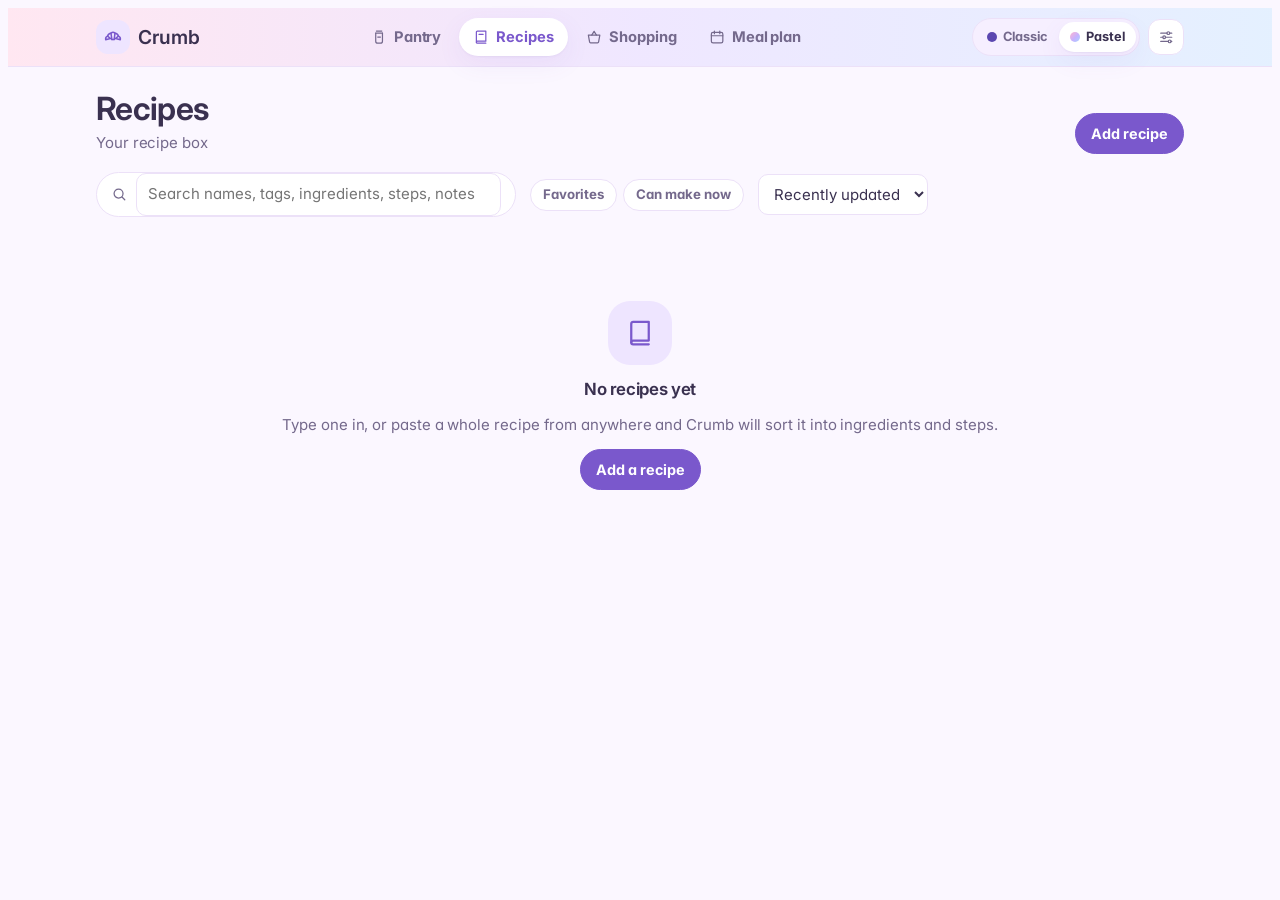
==== commit 5c94ab41: "Rename the site to Crumb with a croissant logo - Title, navbar, in-app messages, README and styleshe" ====
--- a/index.html
+++ b/index.html
@@ -1,7 +1,7 @@
 <!doctype html>
 <meta charset="utf-8">
 <meta name="viewport" content="width=device-width, initial-scale=1, viewport-fit=cover">
-<title>Little Whisk</title>
+<title>Crumb</title>
 <link rel="preconnect" href="https://fonts.googleapis.com">
 <link rel="preconnect" href="https://fonts.gstatic.com" crossorigin>
 <link rel="stylesheet" href="https://fonts.googleapis.com/css2?family=Inter:opsz,wght@14..32,400..800&display=swap">
@@ -9,9 +9,9 @@
 
 <header class="nav">
   <div class="nav-in">
-    <a class="brand" href="#recipes" aria-label="Little Whisk home">
-      <span class="mark"><svg class="i" viewBox="0 0 24 24"><path d="M12 21v-6"/><path d="M12 15c-3.6 0-5.5-3.6-5.5-6.5a5.5 5.5 0 0 1 11 0c0 2.9-1.9 6.5-5.5 6.5z"/><path d="M12 15c-1.3 0-2.6-3-2.6-6.5S10.7 3 12 3s2.6 2 2.6 5.5S13.3 15 12 15z"/></svg></span>
-      <span>Little Whisk</span>
+    <a class="brand" href="#recipes" aria-label="Crumb home">
+      <span class="mark"><svg class="i" viewBox="0 0 24 24"><path d="M9.6 7.4c1.4-1.3 3.4-1.3 4.8 0L13.4 15h-2.8z"/><path d="M9.6 7.4C7.6 7.6 6 9 5.4 11l5.2 4"/><path d="M14.4 7.4c2 .2 3.6 1.6 4.2 3.6l-5.2 4"/><path d="M5.4 11c-1.6.6-2.5 2.2-2.2 4.2L7.8 14"/><path d="M18.6 11c1.6.6 2.5 2.2 2.2 4.2L16.2 14"/></svg></span>
+      <span>Crumb</span>
     </a>
     <nav class="tabs" aria-label="Sections">
       <a class="tab" href="#pantry" data-view="pantry"><svg class="i" viewBox="0 0 24 24"><path d="M8 3h8"/><path d="M7 6h10"/><path d="M7 6v12a3 3 0 0 0 3 3h4a3 3 0 0 0 3-3V6"/><path d="M10 12h4"/></svg><span>Pantry</span><span class="badge" id="b-pantry" hidden></span></a>
@@ -659,7 +659,7 @@
     (state.pantryStatus === 'All' || pantryStatus(p) === state.pantryStatus) &&
     (!q || (p.name + ' ' + (p.category || '') + ' ' + (p.note || '')).toLowerCase().includes(q)));
   if (!all.length) {
-    $('#pantry-list').innerHTML = emptyHTML(I.jar, 'Your pantry is empty', 'Add what you keep on hand. Set a “running low” amount and Little Whisk will flag it and add it to your shopping list.', `<button type="button" class="btn primary" data-act="p-new">Add your first item</button>`);
+    $('#pantry-list').innerHTML = emptyHTML(I.jar, 'Your pantry is empty', 'Add what you keep on hand. Set a “running low” amount and Crumb will flag it and add it to your shopping list.', `<button type="button" class="btn primary" data-act="p-new">Add your first item</button>`);
     return;
   }
   if (!items.length) { $('#pantry-list').innerHTML = `<div class="empty"><p>Nothing matches those filters.</p></div>`; return; }
@@ -757,7 +757,7 @@
   $$('[data-act="r-onlyfav"]').forEach(b => b.setAttribute('aria-pressed', state.onlyFav));
   $$('[data-act="r-canmake"]').forEach(b => b.setAttribute('aria-pressed', state.canMake));
   if (!all.length) {
-    grid.innerHTML = emptyHTML(I.book, 'No recipes yet', 'Type one in, or paste a whole recipe from anywhere and Little Whisk will sort it into ingredients and steps.', `<button type="button" class="btn primary" data-act="r-new">Add a recipe</button>`);
+    grid.innerHTML = emptyHTML(I.book, 'No recipes yet', 'Type one in, or paste a whole recipe from anywhere and Crumb will sort it into ingredients and steps.', `<button type="button" class="btn primary" data-act="r-new">Add a recipe</button>`);
     return;
   }
   const words = state.recipeQ.toLowerCase().split(/\s+/).filter(Boolean);
@@ -929,7 +929,7 @@
       <details class="paste" ${isNew ? 'open' : ''}>
         <summary>Paste a whole recipe</summary>
         <div class="paste-body">
-          <textarea id="rf-paste" rows="5" placeholder="Copy a recipe from a website, email or note and paste it here. Little Whisk will split it into title, ingredients and steps."></textarea>
+          <textarea id="rf-paste" rows="5" placeholder="Copy a recipe from a website, email or note and paste it here. Crumb will split it into title, ingredients and steps."></textarea>
           <div class="paste-actions">
             <button type="button" class="btn" data-m="split">Fill in the form</button>
             <button type="button" class="btn" data-m="tidy">${I.spark}Tidy it with Claude</button>
@@ -1145,7 +1145,7 @@
   rows.push(...seen.values());
   const m = openModal({
     title: 'Use ingredients from your pantry',
-    body: rows.length ? `<p class="muted">Little Whisk will take these amounts off your pantry. Untick anything you didn't use.</p>
+    body: rows.length ? `<p class="muted">Crumb will take these amounts off your pantry. Untick anything you didn't use.</p>
       <div>${rows.map((x, i) => { const left = Math.max(0, (+x.p.qty || 0) - x.use); return `<label class="ded"><input type="checkbox" value="${i}" checked><span>${esc(x.p.name)}</span><span class="arrow">${esc(qtyUnitText(+x.p.qty || 0, x.p.unit) || '0')} → ${esc(qtyUnitText(left, x.p.unit) || '0')}</span></label>`; }).join('')}</div>`
       : `<p class="muted">None of this recipe's ingredients are tracked in your pantry, so there is nothing to subtract.</p>`,
     foot: `<button type="button" class="btn ghost" data-close>Cancel</button><button type="button" class="btn primary" data-m="ok">${rows.length ? 'Update pantry' : 'Done'}</button>`
@@ -1353,7 +1353,7 @@
     .map(e => { const r = data.recipes.get(e.recipeId); return { r, f: r.servings ? (+e.servings || +r.servings) / +r.servings : 1 }; });
   const box = $('#plan-needs');
   if (!list.length) {
-    box.innerHTML = `<div class="panel-h"><h2>Groceries for this week</h2></div><p class="muted">Plan a few recipes and Little Whisk will total their ingredients, check them against your pantry, and add what's missing to your shopping list.</p>`;
+    box.innerHTML = `<div class="panel-h"><h2>Groceries for this week</h2></div><p class="muted">Plan a few recipes and Crumb will total their ingredients, check them against your pantry, and add what's missing to your shopping list.</p>`;
     return;
   }
   const needs = computeNeeds(list);
@@ -1398,10 +1398,10 @@
   });
   m.on('rmkey', () => { try { localStorage.removeItem('lw:apikey'); } catch {} ai = null; m.close(); render(); toast('API key removed from this browser'); });
   m.on('export', async () => {
-    const dump = { app: 'little-whisk', version: 1, exported: new Date().toISOString() };
+    const dump = { app: 'crumb', version: 1, exported: new Date().toISOString() };
     COLS.forEach(c => { dump[c] = [...data[c].values()]; });
     const json = JSON.stringify(dump, null, 2);
-    const name = `little-whisk-backup-${ymd(new Date())}.json`;
+    const name = `crumb-backup-${ymd(new Date())}.json`;
     if (downloads) {
       try { await downloads.save({ filename: name, data: json }); toast('Backup saved'); return; }
       catch (e) { if (e && e.code === 'declined') return; }
@@ -1413,12 +1413,12 @@
     const file = e.target.files[0]; if (!file) return;
     try {
       const dump = JSON.parse(await file.text());
-      if (!dump || dump.app !== 'little-whisk') throw new Error('x');
+      if (!dump || !['crumb', 'little-whisk'].includes(dump.app)) throw new Error('x');
       const n = COLS.reduce((t, c) => t + (Array.isArray(dump[c]) ? dump[c].length : 0), 0);
       if (!(await confirmBox(`Import ${n} items from ${file.name}? Matching items are replaced with the backup's version.`, 'Import'))) return;
       COLS.forEach(c => (dump[c] || []).forEach(o => { if (o && o.id) put(c, o); }));
       toast('Backup imported');
-    } catch { toast('That file is not a Little Whisk backup'); }
+    } catch { toast('That file is not a Crumb backup'); }
   });
 }
 async function clearExamples() {
--- a/styles.css
+++ b/styles.css
@@ -1,4 +1,4 @@
-/* Little Whisk styles */
+/* Crumb styles */
 /* Layout: a sticky pill nav over one centered column. Each view is a header, a toolbar, then a list.
    Recipe detail is ingredients (left, sticky) beside the method (right). Two light looks: Classic and Pastel. */
 :root {
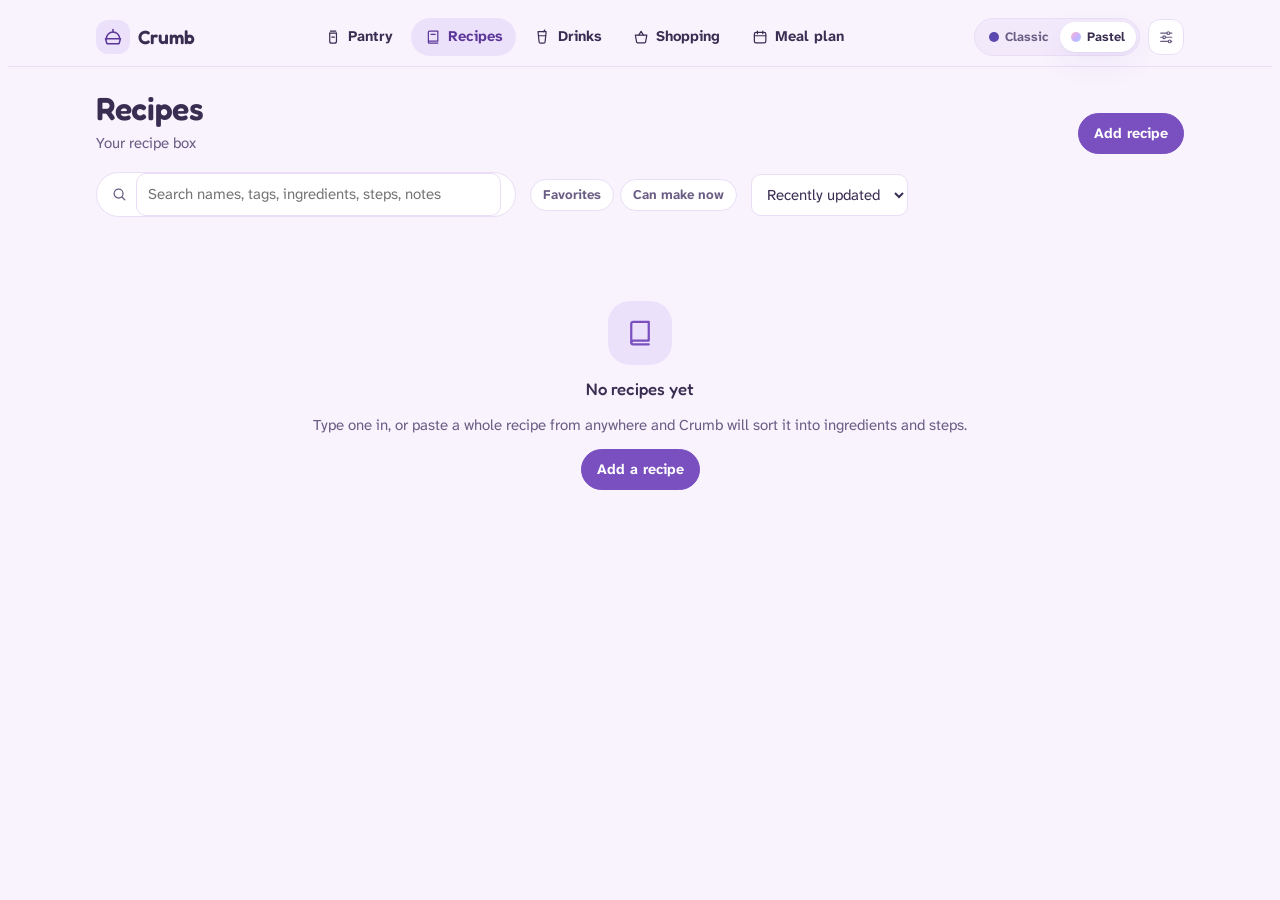
==== commit 8560495a: "Design refresh from Cooking Site Design, plus a Drinks tab - Fonts: Fredoka for headings, Atkinson H" ====
--- a/index.html
+++ b/index.html
@@ -4,18 +4,19 @@
 <title>Crumb</title>
 <link rel="preconnect" href="https://fonts.googleapis.com">
 <link rel="preconnect" href="https://fonts.gstatic.com" crossorigin>
-<link rel="stylesheet" href="https://fonts.googleapis.com/css2?family=Inter:opsz,wght@14..32,400..800&display=swap">
+<link rel="stylesheet" href="https://fonts.googleapis.com/css2?family=Fredoka:wght@400;500;600&family=Atkinson+Hyperlegible+Next:wght@400;500;600;700&display=swap">
 <link rel="stylesheet" href="styles.css">
 
 <header class="nav">
   <div class="nav-in">
     <a class="brand" href="#recipes" aria-label="Crumb home">
-      <span class="mark"><svg class="i" viewBox="0 0 24 24"><path d="M9.6 7.4c1.4-1.3 3.4-1.3 4.8 0L13.4 15h-2.8z"/><path d="M9.6 7.4C7.6 7.6 6 9 5.4 11l5.2 4"/><path d="M14.4 7.4c2 .2 3.6 1.6 4.2 3.6l-5.2 4"/><path d="M5.4 11c-1.6.6-2.5 2.2-2.2 4.2L7.8 14"/><path d="M18.6 11c1.6.6 2.5 2.2 2.2 4.2L16.2 14"/></svg></span>
+      <span class="mark"><svg class="i" viewBox="0 0 24 24"><path d="M4 14c0-4.4 3.6-8 8-8s8 3.6 8 8"/><path d="M3 14h18l-1.5 5.2a1 1 0 0 1-1 .8H5.5a1 1 0 0 1-1-.8z"/><path d="M12 6V3"/></svg></span>
       <span>Crumb</span>
     </a>
     <nav class="tabs" aria-label="Sections">
       <a class="tab" href="#pantry" data-view="pantry"><svg class="i" viewBox="0 0 24 24"><path d="M8 3h8"/><path d="M7 6h10"/><path d="M7 6v12a3 3 0 0 0 3 3h4a3 3 0 0 0 3-3V6"/><path d="M10 12h4"/></svg><span>Pantry</span><span class="badge" id="b-pantry" hidden></span></a>
       <a class="tab" href="#recipes" data-view="recipes"><svg class="i" viewBox="0 0 24 24"><path d="M5 4.5A1.5 1.5 0 0 1 6.5 3H19v15H6.5A1.5 1.5 0 0 0 5 19.5z"/><path d="M5 19.5A1.5 1.5 0 0 0 6.5 21H19"/><path d="M9 8h6"/></svg><span>Recipes</span></a>
+      <a class="tab" href="#drinks" data-view="drinks"><svg class="i" viewBox="0 0 24 24"><path d="M6 4h12l-1.6 15.2a2 2 0 0 1-2 1.8H9.6a2 2 0 0 1-2-1.8z"/><path d="M6.8 10h10.4"/><path d="M14 4l2-2.5"/></svg><span>Drinks</span></a>
       <a class="tab" href="#shopping" data-view="shopping"><svg class="i" viewBox="0 0 24 24"><path d="M3.5 9h17l-1.8 10.2a1.5 1.5 0 0 1-1.5 1.3H6.8a1.5 1.5 0 0 1-1.5-1.3z"/><path d="M8.5 9l3.5-5.5L15.5 9"/></svg><span>Shopping</span><span class="badge" id="b-shopping" hidden></span></a>
       <a class="tab" href="#plan" data-view="plan"><svg class="i" viewBox="0 0 24 24"><rect x="3.5" y="5" width="17" height="15.5" rx="2.5"/><path d="M3.5 10h17"/><path d="M8 3v4"/><path d="M16 3v4"/></svg><span>Meal plan</span></a>
     </nav>
@@ -57,8 +58,8 @@
   <section class="view" id="v-recipes" hidden>
     <div id="recipe-index" class="view">
       <div class="view-head">
-        <div><h1>Recipes</h1><p class="sub" id="recipe-sub">Your recipe box</p></div>
-        <div class="head-actions"><button type="button" class="btn primary" data-act="r-new">Add recipe</button></div>
+        <div><h1 id="recipe-h1">Recipes</h1><p class="sub" id="recipe-sub">Your recipe box</p></div>
+        <div class="head-actions"><button type="button" class="btn primary" data-act="r-new" id="r-new-btn">Add recipe</button></div>
       </div>
       <div class="toolbar">
         <label class="search"><svg class="i" viewBox="0 0 24 24"><circle cx="11" cy="11" r="6.5"/><path d="M16 16l4 4"/></svg><input id="recipe-q" type="search" placeholder="Search names, tags, ingredients, steps, notes" aria-label="Search recipes"></label>
@@ -135,9 +136,37 @@
   get(k, d) { try { const v = localStorage.getItem(k); return v == null ? d : JSON.parse(v); } catch { return d; } },
   set(k, v) { try { localStorage.setItem(k, JSON.stringify(v)); } catch {} }
 };
+// One-time move of anything saved under the old Little Whisk labels (lw:...) to crumb:...
+try {
+  for (const k of Object.keys(localStorage)) {
+    if (!k.startsWith('lw:')) continue;
+    const nk = 'crumb:' + k.slice(3);
+    if (localStorage.getItem(nk) == null) localStorage.setItem(nk, localStorage.getItem(k));
+    localStorage.removeItem(k);
+  }
+} catch {}
 const clone = o => JSON.parse(JSON.stringify(o));
 const hashN = s => { let h = 0; for (const c of String(s)) h = (h * 31 + c.charCodeAt(0)) | 0; return Math.abs(h); };
-const tileOf = s => 'tile-' + (hashN(s) % 4 + 1);
+const tileOf = s => 'tile-' + (hashN(s) % 5 + 1);
+// Food pictures from the Cooking Site Design (64x64 line art); the glass is new, for drinks.
+const FOOD_SVG = {
+  cookie: '<circle cx="32" cy="32" r="20"/><circle cx="25" cy="26" r="2.2" fill="currentColor"/><circle cx="38" cy="24" r="2.2" fill="currentColor"/><circle cx="34" cy="36" r="2.2" fill="currentColor"/><circle cx="24" cy="39" r="2.2" fill="currentColor"/><circle cx="42" cy="40" r="2" fill="currentColor"/>',
+  lemon: '<circle cx="32" cy="32" r="20"/><circle cx="32" cy="32" r="15"/><path d="M32 17v30M19 24.5l26 15M19 39.5l26-15"/>',
+  bread: '<path d="M12 30c0-7 6-12 13-12h14c7 0 13 5 13 12v14a4 4 0 0 1-4 4H16a4 4 0 0 1-4-4z"/><path d="M24 26l4 6M32 24l4 6M40 26l4 6"/>',
+  bowl: '<path d="M10 32h44c0 11-10 18-22 18S10 43 10 32z"/><path d="M24 25c0-3 3-3 3-6M32 25c0-3 3-3 3-6M40 25c0-3 3-3 3-6"/>',
+  muffin: '<path d="M16 34c0-9 7-16 16-16s16 7 16 16z"/><path d="M18 34l4 16h20l4-16"/><path d="M28 34v16M36 34v16"/>',
+  drink: '<path d="M20 14h24l-3.2 33.4a4 4 0 0 1-4 3.6H27.2a4 4 0 0 1-4-3.6z"/><path d="M21.6 28h20.8"/><path d="M36 14l5-7h6"/>'
+};
+function foodKind(r) {
+  if (r.kind === 'drink') return 'drink';
+  const s = ((r.title || '') + ' ' + (r.tags || []).join(' ')).toLowerCase();
+  if (/cookie/.test(s)) return 'cookie';
+  if (/lemon|citrus|lime/.test(s)) return 'lemon';
+  if (/bread|loaf|focaccia|brioche|\bbuns?\b|\brolls?\b/.test(s)) return 'bread';
+  if (/soup|dinner|pasta|stew|chili|curry|salad|lunch|bowl/.test(s)) return 'bowl';
+  return 'muffin';
+}
+const foodSVG = r => '<svg class="food" viewBox="0 0 64 64" fill="none" stroke="currentColor" stroke-width="1.8" stroke-linecap="round" stroke-linejoin="round" aria-hidden="true">' + FOOD_SVG[foodKind(r)] + '</svg>';
 const SVG = (d, extra = '') => `<svg class="i" viewBox="0 0 24 24" aria-hidden="true" ${extra}>${d}</svg>`;
 const I = {
   check: SVG('<path d="M5 12.5l4.5 4.5L19 7.5"/>'),
@@ -393,10 +422,10 @@
     if (pending.has(key)) flush(key);
   }
 }
-function saveLocal(col) { LS.set('lw:data:' + col, [...data[col].values()]); }
+function saveLocal(col) { LS.set('crumb:data:' + col, [...data[col].values()]); }
 function startLocal() {
   mode = 'local';
-  for (const c of COLS) { data[c] = new Map((LS.get('lw:data:' + c, []) || []).map(o => [o.id, o])); loaded.add(c); }
+  for (const c of COLS) { data[c] = new Map((LS.get('crumb:data:' + c, []) || []).map(o => [o.id, o])); loaded.add(c); }
   for (const [key, body] of pending) { const [c] = key.split('/'); saveLocal(c); }
   pending.clear();
   render();
@@ -430,7 +459,7 @@
 const state = {
   view: 'recipes', recipeId: null,
   pantryQ: '', pantryLoc: 'All', pantryStatus: 'All',
-  recipeQ: '', recipeTags: new Set(), onlyFav: false, canMake: false, recipeSort: 'recent',
+  kind: 'food', recipeQ: '', recipeTags: new Set(), onlyFav: false, canMake: false, recipeSort: 'recent',
   weekStart: mondayOf(new Date()),
   scale: {}, metric: false, cook: false
 };
@@ -450,7 +479,7 @@
   throw { code: 'invalid_json' };
 }
 function keyAi() {
-  const key = LS.get('lw:apikey', '');
+  const key = LS.get('crumb:apikey', '');
   if (!key) return null;
   return {
     viaKey: true,
@@ -625,7 +654,9 @@
   if (keep) { const el = document.getElementById(keep.id); if (el && el !== document.activeElement) { el.focus(); try { el.setSelectionRange(keep.s, keep.e); } catch {} } }
 }
 function renderNav() {
-  $$('.tab').forEach(t => { if (t.dataset.view === state.view) t.setAttribute('aria-current', 'page'); else t.removeAttribute('aria-current'); });
+  if (state.recipeId) { const cur = data.recipes.get(state.recipeId); if (cur) state.kind = cur.kind === 'drink' ? 'drink' : 'food'; }
+  const navView = state.view === 'recipes' && state.kind === 'drink' ? 'drinks' : state.view;
+  $$('.tab').forEach(t => { if (t.dataset.view === navView) t.setAttribute('aria-current', 'page'); else t.removeAttribute('aria-current'); });
   const lowN = [...data.pantry.values()].filter(p => pantryStatus(p) !== 'ok').length;
   const shopN = [...data.shopping.values()].filter(s => !s.done).length;
   const bp = $('#b-pantry'), bs = $('#b-shopping');
@@ -747,8 +778,11 @@
   $('#recipe-index').hidden = false; $('#recipe-detail').hidden = true;
   const grid = $('#recipe-grid');
   if (!ready()) { grid.innerHTML = loadingHTML; return; }
-  const all = [...data.recipes.values()];
-  $('#recipe-sub').textContent = all.length ? `${all.length} recipe${all.length > 1 ? 's' : ''} in your box` : 'Your recipe box';
+  const drinks = state.kind === 'drink';
+  const all = [...data.recipes.values()].filter(r => (r.kind === 'drink') === drinks);
+  $('#recipe-h1').textContent = drinks ? 'Drinks' : 'Recipes';
+  $('#r-new-btn').textContent = drinks ? 'Add drink' : 'Add recipe';
+  $('#recipe-sub').textContent = all.length ? `${all.length} ${drinks ? 'drink' : 'recipe'}${all.length > 1 ? 's' : ''} in your box` : (drinks ? 'Coffees, smoothies, cocktails and more' : 'Your recipe box');
   const tagCount = new Map();
   all.forEach(r => (r.tags || []).forEach(t => tagCount.set(t, (tagCount.get(t) || 0) + 1)));
   for (const t of state.recipeTags) if (!tagCount.has(t)) state.recipeTags.delete(t);
@@ -757,7 +791,7 @@
   $$('[data-act="r-onlyfav"]').forEach(b => b.setAttribute('aria-pressed', state.onlyFav));
   $$('[data-act="r-canmake"]').forEach(b => b.setAttribute('aria-pressed', state.canMake));
   if (!all.length) {
-    grid.innerHTML = emptyHTML(I.book, 'No recipes yet', 'Type one in, or paste a whole recipe from anywhere and Crumb will sort it into ingredients and steps.', `<button type="button" class="btn primary" data-act="r-new">Add a recipe</button>`);
+    grid.innerHTML = drinks ? emptyHTML(I.book, 'No drinks yet', 'Add lattes, lemonades, smoothies or cocktails. They work just like recipes: scale them, check off ingredients, and add them to your plan.', `<button type="button" class="btn primary" data-act="r-new">Add a drink</button>`) : emptyHTML(I.book, 'No recipes yet', 'Type one in, or paste a whole recipe from anywhere and Crumb will sort it into ingredients and steps.', `<button type="button" class="btn primary" data-act="r-new">Add a recipe</button>`);
     return;
   }
   const words = state.recipeQ.toLowerCase().split(/\s+/).filter(Boolean);
@@ -768,11 +802,11 @@
     sort === 'az' ? a.r.title.localeCompare(b.r.title) :
     sort === 'pantry' ? (b.pc.have / (b.pc.total || 1)) - (a.pc.have / (a.pc.total || 1)) :
     (b.r.updated || 0) - (a.r.updated || 0));
-  if (!rows.length) { grid.innerHTML = `<div class="empty"><p>No recipes match. Try fewer words or clear a tag.</p></div>`; return; }
+  if (!rows.length) { grid.innerHTML = `<div class="empty"><p>No ${drinks ? 'drinks' : 'recipes'} match. Try fewer words or clear a tag.</p></div>`; return; }
   grid.innerHTML = `<div class="grid">${rows.map(({ r, m, pc }) => `
     <article class="rcard">
       <button type="button" class="rcard-main" data-act="r-open" data-id="${r.id}">
-        <div class="rtile ${tileOf(r.title)}"><span>${esc((r.title || '?').trim()[0].toUpperCase())}</span></div>
+        <div class="rtile ${tileOf(r.title)}">${foodSVG(r)}</div>
         <div class="rbody">
           <h3>${esc(r.title)}</h3>
           <p class="rmeta">${timeLine(r) ? `<span>${I.clock}${esc(timeLine(r))}</span>` : ''}${r.servings ? `<span>${I.users}Serves ${esc(r.servings)}</span>` : ''}</p>
@@ -788,8 +822,8 @@
 
 /* ================= RECIPE detail ================= */
 function sc(id) { return state.scale[id] || (state.scale[id] = { f: 1 }); }
-function chk(id) { return LS.get('lw:chk:' + id, { i: [], s: [] }); }
-function setChk(id, v) { LS.set('lw:chk:' + id, v); }
+function chk(id) { return LS.get('crumb:chk:' + id, { i: [], s: [] }); }
+function setChk(id, v) { LS.set('crumb:chk:' + id, v); }
 const TIMER_RX = /(\d+(?:\.\d+)?)(?:\s*(?:-|–|to)\s*(\d+(?:\.\d+)?))?\s*(minutes?|mins?|hours?|hrs?)\b/gi;
 function stepHTML(text) {
   return esc(text).replace(TIMER_RX, (all, a, b, u) => {
@@ -823,15 +857,15 @@
   const steps = String(r.steps || '').split('\n').map(x => x.trim()).filter(Boolean);
   const related = (r.related || []).map(id => data.recipes.get(id)).filter(Boolean);
   const linkedFrom = [...data.recipes.values()].filter(o => o.id !== r.id && (o.related || []).includes(r.id) && !(r.related || []).includes(o.id));
-  const relLink = o => `<a href="#recipe-${o.id}"><span class="mini ${tileOf(o.title)}">${esc(o.title.trim()[0].toUpperCase())}</span>${esc(o.title)}</a>`;
+  const relLink = o => `<a href="#recipe-${o.id}"><span class="mini ${tileOf(o.title)}">${foodSVG(o)}</span>${esc(o.title)}</a>`;
   const servings = r.servings ? +r.servings * f : null;
   const yieldText = r.yield ? (f === 1 ? r.yield : r.yield.replace(/\d+(?:\.\d+)?/, m => fmtQty(+m * f))) : '';
   const factorStr = f === 1 ? 'Original' : '× ' + (fmtQty(f) || trimNum(f, 2));
   const isUrl = /^https?:\/\//i.test(r.source || '');
   el.innerHTML = `<div class="detail">
-    <a class="back" href="#recipes">${I.back}All recipes</a>
+    ${r.kind === 'drink' ? `<a class="back" href="#drinks">${I.back}All drinks</a>` : `<a class="back" href="#recipes">${I.back}All recipes</a>`}
     <div class="dhead">
-      <div class="rtile ${tileOf(r.title)}"><span>${esc(r.title.trim()[0].toUpperCase())}</span></div>
+      <div class="rtile ${tileOf(r.title)}">${foodSVG(r)}</div>
       <div class="dt">
         <h1>${esc(r.title)}</h1>
         <div class="dmeta">
@@ -918,13 +952,14 @@
   }
   return out;
 }
-function recipeForm(r, focus) {
+function recipeForm(r, focus, kind) {
   const isNew = !r;
+  let curKind = r ? (r.kind === 'drink' ? 'drink' : 'food') : (kind === 'drink' ? 'drink' : 'food');
   r = r || { title: '', tags: [], servings: '', yield: '', prep: '', cook: '', source: '', ingredients: '', steps: '', notes: '', related: [] };
   const others = [...data.recipes.values()].filter(o => o.id !== r.id).sort((a, b) => a.title.localeCompare(b.title));
   const m = openModal({
     wide: true,
-    title: isNew ? 'Add a recipe' : 'Edit recipe',
+    title: isNew ? (curKind === 'drink' ? 'Add a drink' : 'Add a recipe') : 'Edit recipe',
     body: `
       <details class="paste" ${isNew ? 'open' : ''}>
         <summary>Paste a whole recipe</summary>
@@ -937,6 +972,7 @@
           <p class="ai-out" id="rf-ai" hidden></p>
         </div>
       </details>
+      <div class="field"><span>Type</span><div><div class="seg" role="group" aria-label="Recipe type"><button type="button" data-m="kind" data-v="food" aria-pressed="${curKind === 'food'}">Food</button><button type="button" data-m="kind" data-v="drink" aria-pressed="${curKind === 'drink'}">Drink</button></div></div></div>
       <label class="field"><span>Title</span><input id="rf-title" type="text" value="${esc(r.title)}" placeholder="Brown butter chocolate chip cookies" autocomplete="off"></label>
       <div class="row">
         <label class="field"><span>Servings</span><input id="rf-serv" type="number" min="0" step="any" value="${esc(r.servings)}"></label>
@@ -959,6 +995,7 @@
     foot: `${isNew ? '' : '<button type="button" class="btn danger" data-m="del">Delete</button>'}<span class="sp"></span><button type="button" class="btn ghost" data-close>Cancel</button><button type="button" class="btn primary" data-m="save">${isNew ? 'Save recipe' : 'Save'}</button>`
   });
   const E = id => $('#' + id, m.el);
+  m.on('kind', b => { curKind = b.dataset.v; $$('[data-m="kind"]', m.el).forEach(x => x.setAttribute('aria-pressed', x === b)); });
   if (focus === 'related' && E('rf-relq')) { E('rf-related-wrap').scrollIntoView({ block: 'center' }); E('rf-relq').focus(); }
   else if (!isNew) E('rf-title').focus();
   else E('rf-paste').focus();
@@ -1013,7 +1050,7 @@
   m.on('rfkey', () => {
     const v = E('rf-key').value.trim();
     if (!/^sk-ant-/.test(v)) { toast('That does not look like an Anthropic API key. It starts with sk-ant-'); return; }
-    LS.set('lw:apikey', v); ai = keyAi();
+    LS.set('crumb:apikey', v); ai = keyAi();
     $('[data-m="tidy"]', m.el).click();
   });
   m.onClose(() => ctl && ctl.abort());
@@ -1028,7 +1065,7 @@
       yield: E('rf-yield').value.trim(), prep: E('rf-prep').value.trim(), cook: E('rf-cook').value.trim(),
       tags: [...new Set(E('rf-tags').value.split(',').map(t => t.trim().toLowerCase().replace(/^#/, '')).filter(Boolean))],
       source: E('rf-source').value.trim(), ingredients: E('rf-ing').value.trim(), steps: E('rf-steps').value.trim(), notes: E('rf-notes').value.trim(),
-      related, created: r.created || Date.now()
+      related, kind: curKind, created: r.created || Date.now()
     });
     // keep links two-way
     const before = new Set(r.related || []);
@@ -1043,7 +1080,7 @@
     remove('recipes', r.id);
     for (const o of data.recipes.values()) if ((o.related || []).includes(r.id)) put('recipes', { ...o, related: o.related.filter(x => x !== r.id) });
     for (const e of data.plan.values()) if (e.recipeId === r.id) remove('plan', e.id);
-    m.close(); location.hash = 'recipes';
+    m.close(); location.hash = r.kind === 'drink' ? 'drinks' : 'recipes';
   });
 }
 
@@ -1339,7 +1376,7 @@
       ${es.map(e => {
         const r = e.recipeId && data.recipes.get(e.recipeId);
         const title = r ? `<a class="et" href="#recipe-${r.id}">${esc(r.title)}</a>` : `<span class="et">${esc(e.text || 'Removed recipe')}</span>`;
-        return `<div class="entry s-${esc(e.slot)} ${e.cooked ? 'cooked' : ''}">
+        return `<div class="entry ${r ? tileOf(r.title) : ''} ${e.cooked ? 'cooked' : ''}">
           <span class="slot">${esc(e.slot)}</span>${title}
           <div class="er"><span>${r && e.servings ? `${esc(fmtQty(+e.servings))} servings` : ''}${e.cooked ? ' · made' : ''}</span>
             <span class="ea">${r && !e.cooked ? `<button type="button" class="mini-btn" data-act="pl-cook" data-id="${e.id}" aria-label="Mark as made" title="I made this">${I.check}</button>` : ''}<button type="button" class="mini-btn" data-act="pl-del" data-id="${e.id}" aria-label="Remove from plan" title="Remove">${I.x}</button></span></div>
@@ -1394,9 +1431,9 @@
   m.on('savekey', () => {
     const v = $('#api-key', m.el).value.trim();
     if (!/^sk-ant-/.test(v)) { toast('That does not look like an Anthropic API key. It starts with sk-ant-'); return; }
-    LS.set('lw:apikey', v); ai = keyAi(); m.close(); render(); toast('Claude is on for this browser');
-  });
-  m.on('rmkey', () => { try { localStorage.removeItem('lw:apikey'); } catch {} ai = null; m.close(); render(); toast('API key removed from this browser'); });
+    LS.set('crumb:apikey', v); ai = keyAi(); m.close(); render(); toast('Claude is on for this browser');
+  });
+  m.on('rmkey', () => { try { localStorage.removeItem('crumb:apikey'); } catch {} ai = null; m.close(); render(); toast('API key removed from this browser'); });
   m.on('export', async () => {
     const dump = { app: 'crumb', version: 1, exported: new Date().toISOString() };
     COLS.forEach(c => { dump[c] = [...data[c].values()]; });
@@ -1431,7 +1468,7 @@
 function setLook(v) {
   document.documentElement.dataset.look = v;
   $$('.look button').forEach(b => b.setAttribute('aria-pressed', b.dataset.v === v));
-  LS.set('lw:look', v);
+  LS.set('crumb:look', v);
 }
 
 /* ================= modal / toast / confirm ================= */
@@ -1535,7 +1572,7 @@
   'p-status': t => { state.pantryStatus = t.dataset.v; render(); },
   'p-restock': () => restockLow(),
   // recipes
-  'r-new': () => recipeForm(),
+  'r-new': () => recipeForm(null, null, state.kind),
   'r-open': (t, id) => { location.hash = 'recipe-' + id; },
   'r-edit': (t, id) => recipeForm(data.recipes.get(id), t.dataset.focus),
   'r-fav': (t, id) => { const r = data.recipes.get(id); if (r) put('recipes', { ...r, fav: !r.fav, updated: r.updated }); },
@@ -1618,16 +1655,17 @@
 const VIEWS = ['pantry', 'recipes', 'shopping', 'plan'];
 function route() {
   const h = decodeURIComponent(location.hash.slice(1));
-  const prev = state.view + state.recipeId;
+  const prev = state.view + state.kind + state.recipeId;
   if (h.startsWith('recipe-')) { state.view = 'recipes'; state.recipeId = h.slice(7); }
-  else { state.view = VIEWS.includes(h) ? h : 'recipes'; state.recipeId = null; }
+  else if (h === 'drinks') { state.view = 'recipes'; state.kind = 'drink'; state.recipeId = null; }
+  else { state.view = VIEWS.includes(h) ? h : 'recipes'; state.recipeId = null; if (state.view === 'recipes') state.kind = 'food'; }
   VIEWS.forEach(v => { $('#v-' + v).hidden = v !== state.view; });
-  if (prev !== state.view + state.recipeId) window.scrollTo(0, 0);
+  if (prev !== state.view + state.kind + state.recipeId) window.scrollTo(0, 0);
   renderNow();
 }
 window.addEventListener('hashchange', route);
 
-setLook(LS.get('lw:look', 'pastel') === 'classic' ? 'classic' : 'pastel');
+setLook(LS.get('crumb:look', 'pastel') === 'classic' ? 'classic' : 'pastel');
 route();
 (async () => {
   const c = window.claude;
--- a/styles.css
+++ b/styles.css
@@ -5,32 +5,35 @@
   --bg: #FAFAFB; --surface: #FFFFFF; --surface-2: #F3F2F6; --ink: #232229; --muted: #67656F; --line: #E4E2EA;
   --accent: #5B47B0; --accent-soft: #ECE8F8; --accent-ink: #FFFFFF;
   --pop: #5B47B0; --pop-soft: #F0EDF9;
-  --tile-1: #EEECF6; --tile-2: #F2EEEA; --tile-3: #E8ECF2; --tile-4: #F2EAEE;
+  --tile-1: #EEECF6; --tile-2: #F2EEEA; --tile-3: #E8ECF2; --tile-4: #F2EAEE; --tile-5: #EFE3EC;
   --tile-ink: #4A4C52;
   --ok: #2F7A4D; --ok-soft: #E0F0E6; --low: #9C6209; --low-soft: #FAEED7; --out: #B0413A; --out-soft: #F7E2DF;
-  --nav-bg: rgba(250, 250, 251, 0.9);
+  --nav-bg: rgba(251, 250, 253, 0.9);
+  --nav-on-bg: #ECE1FB; --nav-on-fg: #5B3699;
   --shadow: 0 1px 2px rgba(30, 30, 40, 0.05), 0 6px 20px rgba(30, 30, 40, 0.06);
-  --f-display: 'Inter', system-ui, -apple-system, 'Segoe UI', sans-serif;
-  --f-body: 'Inter', system-ui, -apple-system, 'Segoe UI', sans-serif;
+  --f-display: 'Fredoka', ui-rounded, system-ui, sans-serif;
+  --f-body: 'Atkinson Hyperlegible Next', ui-rounded, system-ui, -apple-system, 'Segoe UI', sans-serif;
   --r: 16px; --r-sm: 10px;
   color-scheme: light;
 }
 :root[data-look="pastel"] {
-  --bg: #FBF7FF; --surface: #FFFFFF; --surface-2: #F6EFFF; --ink: #3A3150; --muted: #74698C; --line: #ECE1F8;
-  --accent: #7A58CC; --accent-soft: #EEE5FF; --accent-ink: #FFFFFF;
-  --pop: #C9497F; --pop-soft: #FFE5F0;
-  --tile-1: #FFE5F0; --tile-2: #E2EFFF; --tile-3: #EEE5FF; --tile-4: #E3F5EE;
-  --tile-ink: #5B4A7A;
+  --bg: #F8F3FD; --surface: #FFFFFF; --surface-2: #F2EAFB; --ink: #3A2D52; --muted: #6A5D84; --line: #E9DEF6;
+  --accent: #7A4FC0; --accent-soft: #ECE1FB; --accent-ink: #FFFFFF;
+  --pop: #AE3F74; --pop-soft: #FCE2EE;
+  --tile-1: #FBDCE9; --tile-2: #DCEAFB; --tile-3: #E9DCFB; --tile-4: #DDF2EE; --tile-5: #FDE7DC;
+  --tile-ink: #5A4880;
   --ok: #2E8A6C; --ok-soft: #DFF4EC; --low: #B06A12; --low-soft: #FFF0DA; --out: #C4466F; --out-soft: #FFE3EC;
-  --nav-bg: linear-gradient(90deg, rgba(255, 229, 240, 0.92), rgba(238, 229, 255, 0.92) 50%, rgba(226, 239, 255, 0.92));
-  --shadow: 0 1px 2px rgba(90, 60, 140, 0.06), 0 8px 24px rgba(122, 88, 204, 0.08);
+  --nav-bg: rgba(248, 243, 253, 0.9);
+  --nav-on-bg: #ECE1FB; --nav-on-fg: #5B3699;
+  --shadow: 0 1px 2px rgba(91, 54, 153, 0.06), 0 10px 28px rgba(122, 79, 192, 0.08);
 }
 
 * { box-sizing: border-box; }
 [hidden] { display: none !important; }
 html { background: var(--bg); }
-body { background: var(--bg); color: var(--ink); font-family: var(--f-body); font-size: 15px; font-feature-settings: "cv11", "ss01"; letter-spacing: -0.005em; line-height: 1.5; -webkit-font-smoothing: antialiased; }
-h1, h2, h3 { font-family: var(--f-display); font-weight: 650; margin: 0; text-wrap: balance; letter-spacing: -0.02em; }
+body { background: var(--bg); color: var(--ink); font-family: var(--f-body); font-size: 15px; line-height: 1.5; -webkit-font-smoothing: antialiased; }
+h1, h2, h3 { font-family: var(--f-display); font-weight: 500; margin: 0; text-wrap: balance; }
+h1 { font-weight: 600; letter-spacing: -0.01em; }
 h1 { font-size: 2rem; line-height: 1.15; }
 h2 { font-size: 1.25rem; }
 h3 { font-size: 1.05rem; }
@@ -46,13 +49,14 @@
 .nav { position: sticky; top: env(safe-area-inset-top, 0px); z-index: 30; background: var(--nav-bg); backdrop-filter: blur(10px); -webkit-backdrop-filter: blur(10px); border-bottom: 1px solid var(--line); }
 .nav-in { max-width: 1120px; margin: 0 auto; padding: 10px 16px; display: flex; align-items: center; gap: 16px; }
 .brand { display: flex; align-items: center; gap: 8px; font-family: var(--f-display); font-weight: 600; font-size: 1.2rem; text-decoration: none; color: var(--ink); white-space: nowrap; }
-.brand .mark { width: 34px; height: 34px; border-radius: 12px; display: grid; place-items: center; background: var(--accent-soft); color: var(--accent); }
+.brand .mark { width: 34px; height: 34px; border-radius: 12px; display: grid; place-items: center; background: var(--nav-on-bg); color: var(--nav-on-fg); }
 .brand .mark svg { width: 20px; height: 20px; }
 .tabs { display: flex; gap: 4px; flex: 1; justify-content: center; }
-.tab { display: flex; align-items: center; gap: 7px; padding: 8px 14px; border-radius: 999px; text-decoration: none; color: var(--muted); font-weight: 700; font-size: 0.92rem; position: relative; }
+.tab { display: flex; align-items: center; gap: 7px; padding: 8px 14px; border-radius: 999px; text-decoration: none; color: var(--ink); font-weight: 700; font-size: 0.92rem; position: relative; }
 .tab:hover { color: var(--ink); background: var(--surface-2); }
-.tab[aria-current="page"] { color: var(--accent); background: var(--surface); box-shadow: var(--shadow); }
-.tab .badge { min-width: 18px; height: 18px; padding: 0 5px; border-radius: 999px; background: var(--pop-soft); color: var(--pop); font-size: 0.7rem; display: inline-grid; place-items: center; font-variant-numeric: tabular-nums; }
+.tab[aria-current="page"] { color: var(--nav-on-fg); background: var(--nav-on-bg); }
+.tab .badge { min-width: 18px; height: 18px; padding: 0 5px; border-radius: 999px; background: var(--surface-2); color: var(--muted); font-size: 0.7rem; display: inline-grid; place-items: center; font-variant-numeric: tabular-nums; }
+.tab[aria-current="page"] .badge { background: var(--accent); color: var(--accent-ink); }
 .nav-right { display: flex; align-items: center; gap: 8px; }
 .look { display: flex; background: var(--surface-2); border-radius: 999px; padding: 3px; border: 1px solid var(--line); }
 .look button { border: 0; background: transparent; padding: 5px 11px; border-radius: 999px; font-size: 0.8rem; font-weight: 700; color: var(--muted); cursor: pointer; display: flex; align-items: center; gap: 6px; }
@@ -66,7 +70,7 @@
 @media (max-width: 760px) {
   .nav-in { flex-wrap: wrap; gap: 8px 10px; padding-block: 8px; }
   .brand { flex: 1; }
-  .tabs { order: 3; flex-basis: 100%; display: grid; grid-template-columns: repeat(4, 1fr); gap: 4px; }
+  .tabs { order: 3; flex-basis: 100%; display: grid; grid-template-columns: repeat(5, 1fr); gap: 4px; }
   .tab { flex-direction: column; gap: 2px; padding: 6px 4px; font-size: 0.74rem; border-radius: 12px; }
   .tab .badge { position: absolute; top: 2px; right: 8px; }
   .look button span.lbl { display: none; }
@@ -175,9 +179,12 @@
 .rcard { position: relative; background: var(--surface); border: 1px solid var(--line); border-radius: var(--r); overflow: hidden; display: flex; transition: transform 0.15s ease, box-shadow 0.15s ease; }
 .rcard:hover { transform: translateY(-2px); box-shadow: var(--shadow); }
 .rcard-main { border: 0; background: transparent; padding: 0; text-align: left; cursor: pointer; display: flex; flex-direction: column; width: 100%; }
-.rtile { height: 92px; display: grid; place-items: center; font-family: var(--f-display); font-size: 2.4rem; font-weight: 600; letter-spacing: -0.03em; color: var(--tile-ink); position: relative; overflow: hidden; }
+.rtile { height: 92px; display: grid; place-items: center; font-family: var(--f-display); font-size: 2.4rem; font-weight: 500; color: var(--tile-ink); position: relative; overflow: hidden; }
 .rtile::after { content: ""; position: absolute; inset: 10px; border: 1.5px dashed color-mix(in srgb, var(--tile-ink) 22%, transparent); border-radius: 12px; }
-.tile-1 { background: var(--tile-1); } .tile-2 { background: var(--tile-2); } .tile-3 { background: var(--tile-3); } .tile-4 { background: var(--tile-4); }
+.tile-1 { background: var(--tile-1); } .tile-2 { background: var(--tile-2); } .tile-3 { background: var(--tile-3); } .tile-4 { background: var(--tile-4); } .tile-5 { background: var(--tile-5); }
+.rtile svg.food { width: 56px; height: 56px; position: relative; }
+.dhead .rtile svg.food { width: 60px; height: 60px; }
+.rel a .mini svg.food { width: 18px; height: 18px; stroke-width: 3; }
 .rbody { padding: 12px 14px 14px; display: flex; flex-direction: column; gap: 6px; }
 .rbody h3 { font-size: 1.08rem; }
 .rmeta { font-size: 0.82rem; color: var(--muted); display: flex; gap: 10px; flex-wrap: wrap; }
@@ -279,10 +286,7 @@
 .day-h .dd { color: var(--muted); font-size: 0.8rem; font-variant-numeric: tabular-nums; }
 .entry { border-radius: 12px; padding: 7px 9px; display: flex; flex-direction: column; gap: 3px; background: var(--surface-2); min-width: 0; }
 .entry .slot { font-size: 0.68rem; font-weight: 700; letter-spacing: 0.06em; text-transform: uppercase; color: var(--muted); }
-.entry.s-Baking { background: var(--tile-1); }
-.entry.s-Breakfast { background: var(--tile-2); }
-.entry.s-Lunch { background: var(--tile-4); }
-.entry.s-Dinner { background: var(--tile-3); }
+.entry.tile-1 { background: var(--tile-1); } .entry.tile-2 { background: var(--tile-2); } .entry.tile-3 { background: var(--tile-3); } .entry.tile-4 { background: var(--tile-4); } .entry.tile-5 { background: var(--tile-5); }
 .entry .et { font-weight: 700; font-size: 0.88rem; line-height: 1.3; overflow-wrap: anywhere; text-decoration: none; color: var(--ink); }
 .entry a.et:hover { color: var(--accent); }
 .entry .er { display: flex; align-items: center; justify-content: space-between; gap: 4px; font-size: 0.76rem; color: var(--muted); }
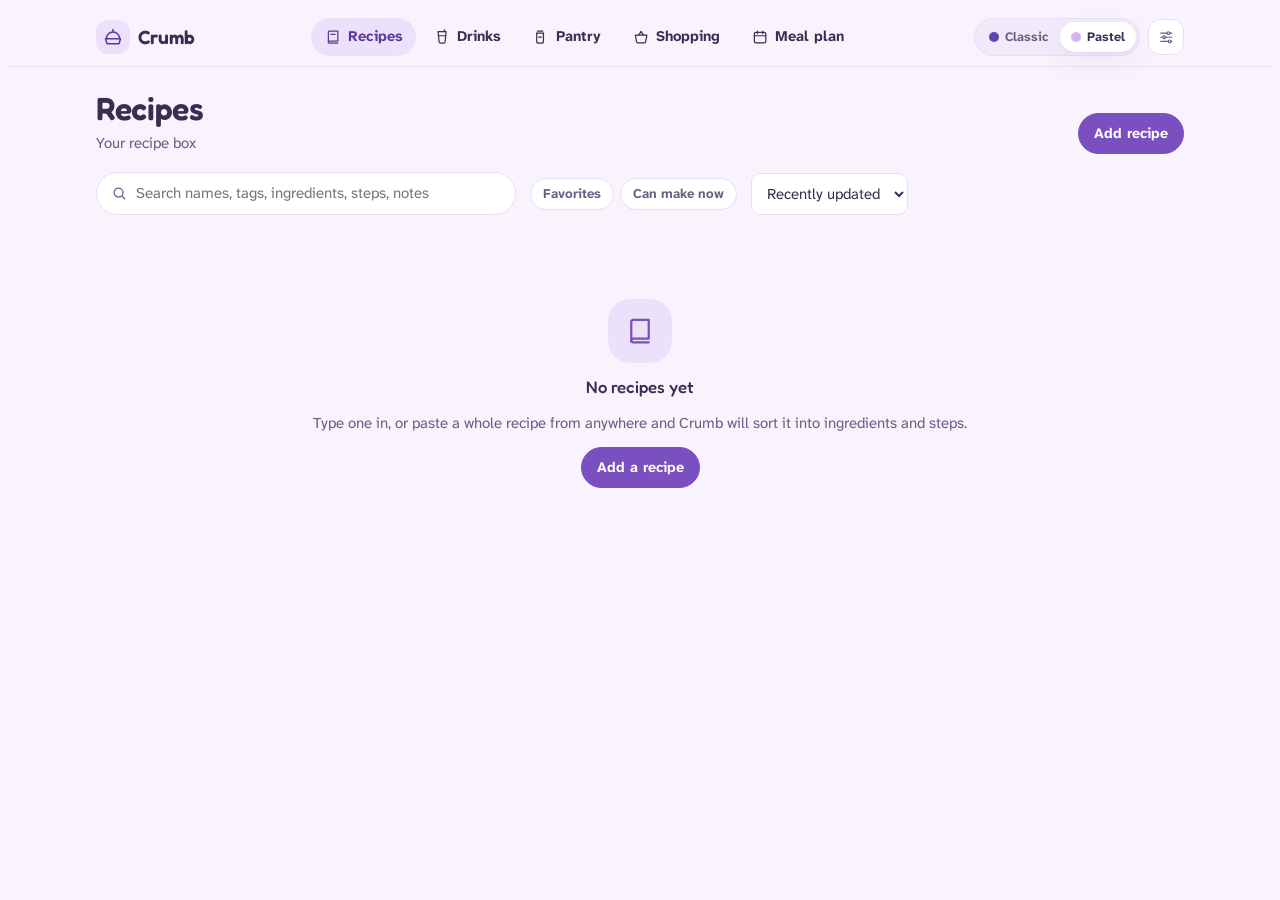
==== commit c4ee6ed8: "Change nav bar order" ====
--- a/index.html
+++ b/index.html
@@ -14,9 +14,9 @@
       <span>Crumb</span>
     </a>
     <nav class="tabs" aria-label="Sections">
-      <a class="tab" href="#pantry" data-view="pantry"><svg class="i" viewBox="0 0 24 24"><path d="M8 3h8"/><path d="M7 6h10"/><path d="M7 6v12a3 3 0 0 0 3 3h4a3 3 0 0 0 3-3V6"/><path d="M10 12h4"/></svg><span>Pantry</span><span class="badge" id="b-pantry" hidden></span></a>
       <a class="tab" href="#recipes" data-view="recipes"><svg class="i" viewBox="0 0 24 24"><path d="M5 4.5A1.5 1.5 0 0 1 6.5 3H19v15H6.5A1.5 1.5 0 0 0 5 19.5z"/><path d="M5 19.5A1.5 1.5 0 0 0 6.5 21H19"/><path d="M9 8h6"/></svg><span>Recipes</span></a>
       <a class="tab" href="#drinks" data-view="drinks"><svg class="i" viewBox="0 0 24 24"><path d="M6 4h12l-1.6 15.2a2 2 0 0 1-2 1.8H9.6a2 2 0 0 1-2-1.8z"/><path d="M6.8 10h10.4"/><path d="M14 4l2-2.5"/></svg><span>Drinks</span></a>
+      <a class="tab" href="#pantry" data-view="pantry"><svg class="i" viewBox="0 0 24 24"><path d="M8 3h8"/><path d="M7 6h10"/><path d="M7 6v12a3 3 0 0 0 3 3h4a3 3 0 0 0 3-3V6"/><path d="M10 12h4"/></svg><span>Pantry</span><span class="badge" id="b-pantry" hidden></span></a>
       <a class="tab" href="#shopping" data-view="shopping"><svg class="i" viewBox="0 0 24 24"><path d="M3.5 9h17l-1.8 10.2a1.5 1.5 0 0 1-1.5 1.3H6.8a1.5 1.5 0 0 1-1.5-1.3z"/><path d="M8.5 9l3.5-5.5L15.5 9"/></svg><span>Shopping</span><span class="badge" id="b-shopping" hidden></span></a>
       <a class="tab" href="#plan" data-view="plan"><svg class="i" viewBox="0 0 24 24"><rect x="3.5" y="5" width="17" height="15.5" rx="2.5"/><path d="M3.5 10h17"/><path d="M8 3v4"/><path d="M16 3v4"/></svg><span>Meal plan</span></a>
     </nav>
@@ -73,6 +73,7 @@
           <option value="pantry">Most in pantry</option>
         </select>
       </div>
+      <div class="seg drink-types" id="drink-types" role="group" aria-label="Kind of drink" hidden></div>
       <div class="chips" id="recipe-tags"></div>
       <div id="recipe-grid"></div>
     </div>
@@ -148,17 +149,39 @@
 const clone = o => JSON.parse(JSON.stringify(o));
 const hashN = s => { let h = 0; for (const c of String(s)) h = (h * 31 + c.charCodeAt(0)) | 0; return Math.abs(h); };
 const tileOf = s => 'tile-' + (hashN(s) % 5 + 1);
-// Food pictures from the Cooking Site Design (64x64 line art); the glass is new, for drinks.
+// Food pictures from the Cooking Site Design (64x64 line art); the drink pictures are drawn to match.
 const FOOD_SVG = {
   cookie: '<circle cx="32" cy="32" r="20"/><circle cx="25" cy="26" r="2.2" fill="currentColor"/><circle cx="38" cy="24" r="2.2" fill="currentColor"/><circle cx="34" cy="36" r="2.2" fill="currentColor"/><circle cx="24" cy="39" r="2.2" fill="currentColor"/><circle cx="42" cy="40" r="2" fill="currentColor"/>',
   lemon: '<circle cx="32" cy="32" r="20"/><circle cx="32" cy="32" r="15"/><path d="M32 17v30M19 24.5l26 15M19 39.5l26-15"/>',
   bread: '<path d="M12 30c0-7 6-12 13-12h14c7 0 13 5 13 12v14a4 4 0 0 1-4 4H16a4 4 0 0 1-4-4z"/><path d="M24 26l4 6M32 24l4 6M40 26l4 6"/>',
   bowl: '<path d="M10 32h44c0 11-10 18-22 18S10 43 10 32z"/><path d="M24 25c0-3 3-3 3-6M32 25c0-3 3-3 3-6M40 25c0-3 3-3 3-6"/>',
   muffin: '<path d="M16 34c0-9 7-16 16-16s16 7 16 16z"/><path d="M18 34l4 16h20l4-16"/><path d="M28 34v16M36 34v16"/>',
-  drink: '<path d="M20 14h24l-3.2 33.4a4 4 0 0 1-4 3.6H27.2a4 4 0 0 1-4-3.6z"/><path d="M21.6 28h20.8"/><path d="M36 14l5-7h6"/>'
+  drink: '<path d="M20 14h24l-3.2 33.4a4 4 0 0 1-4 3.6H27.2a4 4 0 0 1-4-3.6z"/><path d="M21.6 28h20.8"/><path d="M36 14l5-7h6"/>',
+  mug: '<path d="M14 24h28v18a8 8 0 0 1-8 8H22a8 8 0 0 1-8-8z"/><path d="M42 28h4a6 6 0 0 1 0 12h-4"/><path d="M22 18c0-3 3-3 3-6M30 18c0-3 3-3 3-6"/><path d="M10 55h40"/>',
+  smoothie: '<path d="M20 26h24l-3 24.5a4 4 0 0 1-4 3.5H27a4 4 0 0 1-4-3.5z"/><path d="M18 26c0-6.5 6.3-11 14-11s14 4.5 14 11z"/><path d="M35 15l4-10h5"/><path d="M22.4 37h19.2"/>',
+  pitcher: '<path d="M20 12h22v38a4 4 0 0 1-4 4H24a4 4 0 0 1-4-4z"/><path d="M42 20h4a5 5 0 0 1 5 5v10a5 5 0 0 1-5 5h-4"/><path d="M20 12l-6-4"/><path d="M20 26h22"/><circle cx="27" cy="36" r="2.5"/><circle cx="35" cy="42" r="2.5"/>',
+  shaker: '<path d="M28 5h8v6h-8z"/><path d="M24 11h16l2 10H22z"/><path d="M22 21h20l-3.2 30.5a4 4 0 0 1-4 3.5h-5.6a4 4 0 0 1-4-3.5z"/><path d="M23.5 33h17"/>',
+  margarita: '<path d="M10 14h44c-2 12-10 18-22 18S12 26 10 14z"/><path d="M32 32v16"/><path d="M22 52h20"/><path d="M38 14a8 8 0 0 1 14-6"/><path d="M45 8l-3 6"/>',
+  wine: '<path d="M20 8h24c0 14-4.5 22-12 22S20 22 20 8z"/><path d="M32 30v18"/><path d="M22 52h20"/><path d="M21 17h22"/>'
 };
+// A drink's picture follows its glass first, then what kind of drink it is.
+function drinkKind(r) {
+  const g = (r.serveIn || '').toLowerCase();
+  const s = ((r.title || '') + ' ' + (r.tags || []).join(' ') + ' ' + (r.wayName || '')).toLowerCase();
+  if (/mug|cup|thermos/.test(g)) return 'mug';
+  if (/pitcher|carafe|jug|punch bowl/.test(g)) return 'pitcher';
+  if (/margarita|coupe/.test(g)) return 'margarita';
+  if (/wine|flute|champagne/.test(g)) return 'wine';
+  if (/margarita|daiquiri/.test(s)) return 'margarita';
+  if (/wine|sangria|spritz|champagne|prosecco|mimosa/.test(s)) return 'wine';
+  if (/smoothie|shake|frapp|slush|blended|frozen/.test(s)) return 'smoothie';
+  if (/cocktail|martini|shaken|sour\b/.test(s)) return 'shaker';
+  if (/\bhot\b|cocoa|hot chocolate|tea\b|chai|cider|toddy/.test(s) && !/iced|cold/.test(s)) return 'mug';
+  if (/lemonade|punch|pitcher|agua fresca/.test(s)) return 'pitcher';
+  return 'drink';
+}
 function foodKind(r) {
-  if (r.kind === 'drink') return 'drink';
+  if (r.kind === 'drink') return drinkKind(r);
   const s = ((r.title || '') + ' ' + (r.tags || []).join(' ')).toLowerCase();
   if (/cookie/.test(s)) return 'cookie';
   if (/lemon|citrus|lime/.test(s)) return 'lemon';
@@ -209,7 +232,7 @@
 ];
 const guessCat = name => { const n = String(name).toLowerCase(); for (const [c, rx] of CAT_RX) if (rx.test(n)) return c; return 'Other'; };
 const locFor = cat => ({ 'Dairy & Eggs': 'Fridge', 'Meat & Fish': 'Fridge', Produce: 'Fridge', Frozen: 'Freezer', 'Spices & Herbs': 'Spice rack', 'Bread & Bakery': 'Counter' }[cat] || 'Pantry');
-const SLOTS = ['Breakfast', 'Lunch', 'Dinner', 'Baking'];
+const SLOTS = ['Breakfast', 'Lunch', 'Dinner', 'Baking', 'Drinks'];
 
 const STORES = [
   { id: 'walmart', name: 'Walmart', kind: 'both', url: 'https://www.walmart.com/search?q={q}' },
@@ -235,7 +258,8 @@
 
 /* ================= units & ingredient parsing ================= */
 const UNITS = {
-  tsp: ['v', 1], tbsp: ['v', 3], cup: ['v', 48], 'fl oz': ['v', 6], ml: ['v', 0.202884], l: ['v', 202.884], pint: ['v', 96], quart: ['v', 192], gallon: ['v', 768],
+  tsp: ['v', 1], tbsp: ['v', 3], cup: ['v', 48], 'fl oz': ['v', 6], ml: ['v', 0.202884], cl: ['v', 2.02884], l: ['v', 202.884], pint: ['v', 96], quart: ['v', 192], gallon: ['v', 768],
+  shot: ['v', 9], jigger: ['v', 9],
   g: ['w', 1], kg: ['w', 1000], oz: ['w', 28.3495], lb: ['w', 453.592]
 };
 const UNIT_RX = [
@@ -248,6 +272,9 @@
   ['kg', /^(kilograms?|kgs?)(?![a-z])\.?/i],
   ['g', /^(grams?|gr|g)(?![a-z])\.?/i],
   ['ml', /^(millilit(?:er|re)s?|ml)(?![a-z])\.?/i],
+  ['cl', /^(centilit(?:er|re)s?|cl)(?![a-z])\.?/i],
+  ['shot', /^shots?(?![a-z])/i], ['jigger', /^jiggers?(?![a-z])/i],
+  ['splash', /^splash(es)?(?![a-z])/i], ['drop', /^drops?(?![a-z])/i], ['part', /^parts?(?![a-z])/i], ['scoop', /^scoops?(?![a-z])/i],
   ['l', /^(lit(?:er|re)s?|l)(?![a-z])\.?/i],
   ['pint', /^(pints?|pt)(?![a-z])\.?/i], ['quart', /^(quarts?|qt)(?![a-z])\.?/i], ['gallon', /^(gallons?|gal)(?![a-z])\.?/i],
   ['pinch', /^pinch(es)?(?![a-z])/i], ['dash', /^dash(es)?(?![a-z])/i], ['clove', /^cloves?(?![a-z])/i],
@@ -255,7 +282,7 @@
   ['slice', /^slices?(?![a-z])/i], ['bunch', /^bunch(es)?(?![a-z])/i], ['jar', /^jars?(?![a-z])/i], ['bag', /^bags?(?![a-z])/i],
   ['box', /^box(es)?(?![a-z])/i], ['head', /^heads?(?![a-z])/i], ['sprig', /^sprigs?(?![a-z])/i], ['dozen', /^dozen(?![a-z])/i]
 ];
-const PLURAL = { cup: 'cups', clove: 'cloves', can: 'cans', stick: 'sticks', package: 'packages', slice: 'slices', bunch: 'bunches', jar: 'jars', bag: 'bags', box: 'boxes', head: 'heads', sprig: 'sprigs', pinch: 'pinches', dash: 'dashes', pint: 'pints', quart: 'quarts', gallon: 'gallons' };
+const PLURAL = { cup: 'cups', clove: 'cloves', can: 'cans', stick: 'sticks', package: 'packages', slice: 'slices', bunch: 'bunches', jar: 'jars', bag: 'bags', box: 'boxes', head: 'heads', sprig: 'sprigs', pinch: 'pinches', dash: 'dashes', shot: 'shots', jigger: 'jiggers', splash: 'splashes', drop: 'drops', part: 'parts', scoop: 'scoops', pint: 'pints', quart: 'quarts', gallon: 'gallons' };
 const unitLabel = (u, q) => (q > 1 && PLURAL[u]) ? PLURAL[u] : u;
 const famOf = u => UNITS[u] ? UNITS[u][0] : null;
 const toBase = (q, u) => q * UNITS[u][1];
@@ -298,10 +325,13 @@
   return { header: false, raw, qty, qty2, unit, pre, name };
 }
 const parseCache = new Map();
-function parseIngredients(text) {
-  const key = String(text || '');
+// In drinks, a bare "oz" is a liquid ounce, so it scales and converts as fl oz.
+function parseIngredients(text, kind) {
+  const drink = kind === 'drink';
+  const key = (drink ? 'd:' : '') + String(text || '');
   if (parseCache.has(key)) return parseCache.get(key);
-  const out = key.split('\n').map(parseLine).filter(Boolean);
+  let out = String(text || '').split('\n').map(parseLine).filter(Boolean);
+  if (drink) out = out.map(it => it.unit === 'oz' ? { ...it, unit: 'fl oz' } : it);
   if (parseCache.size > 300) parseCache.clear();
   parseCache.set(key, out);
   return out;
@@ -312,7 +342,7 @@
 function fmtQty(q, unit) {
   if (q == null || isNaN(q)) return '';
   if (['g', 'ml'].includes(unit)) return q >= 100 ? String(Math.round(q / 5) * 5) : q >= 10 ? String(Math.round(q)) : trimNum(q, 1);
-  if (['kg', 'l'].includes(unit)) return trimNum(q, 2);
+  if (['kg', 'l', 'cl'].includes(unit)) return trimNum(q, 2);
   if (q < 0.06) return trimNum(q, 2);
   let w = Math.floor(q), f = q - w, best = null;
   if (f < 0.06) f = 0;
@@ -461,7 +491,7 @@
   pantryQ: '', pantryLoc: 'All', pantryStatus: 'All',
   kind: 'food', recipeQ: '', recipeTags: new Set(), onlyFav: false, canMake: false, recipeSort: 'recent',
   weekStart: mondayOf(new Date()),
-  scale: {}, metric: false, cook: false
+  drinkType: '', scale: {}, way: {}, metric: false, cook: false
 };
 let ai = null, downloads = null, wakeLock = null;
 const IN_CLAUDE = !!(window.claude && typeof window.claude.use === 'function');
@@ -586,7 +616,7 @@
   return (+p.qty) >= need - 1e-9 ? 'have' : 'short';
 }
 function recipePantry(r) {
-  const items = parseIngredients(r.ingredients).filter(i => !i.header);
+  const items = parseIngredients(r.ingredients, r.kind).filter(i => !i.header);
   let have = 0;
   for (const it of items) { const s = ingStatus(it, 1); if (s === 'have' || s === 'check') have++; }
   return { have, total: items.length };
@@ -594,7 +624,7 @@
 function computeNeeds(list) {
   const agg = new Map();
   for (const { r, f } of list) {
-    for (const it of parseIngredients(r.ingredients)) {
+    for (const it of parseIngredients(r.ingredients, r.kind)) {
       if (it.header) continue;
       const n = norm(it.name);
       if (!n || ALWAYS.test(n)) continue;
@@ -788,6 +818,12 @@
   for (const t of state.recipeTags) if (!tagCount.has(t)) state.recipeTags.delete(t);
   $('#recipe-tags').innerHTML = [...tagCount].sort((a, b) => b[1] - a[1] || a[0].localeCompare(b[0])).map(([t, n]) =>
     `<button type="button" class="chip" data-act="tag" data-v="${esc(t)}" aria-pressed="${state.recipeTags.has(t)}">#${esc(t)} <span class="c">${n}</span></button>`).join('');
+  const typeBar = $('#drink-types'), typeN = t => all.filter(r => drinkIs(r, t)).length;
+  const types = drinks ? DRINK_TYPES.filter(t => typeN(t)) : [];
+  if (state.drinkType && !types.includes(DRINK_TYPES.find(t => t.id === state.drinkType))) state.drinkType = '';
+  typeBar.hidden = !types.length;
+  typeBar.innerHTML = types.length ? `<button type="button" data-act="d-type" data-v="" aria-pressed="${!state.drinkType}">All <span class="c">${all.length}</span></button>` +
+    types.map(t => `<button type="button" data-act="d-type" data-v="${t.id}" aria-pressed="${state.drinkType === t.id}">${t.label} <span class="c">${typeN(t)}</span></button>`).join('') : '';
   $$('[data-act="r-onlyfav"]').forEach(b => b.setAttribute('aria-pressed', state.onlyFav));
   $$('[data-act="r-canmake"]').forEach(b => b.setAttribute('aria-pressed', state.canMake));
   if (!all.length) {
@@ -796,7 +832,7 @@
   }
   const words = state.recipeQ.toLowerCase().split(/\s+/).filter(Boolean);
   let rows = all.map(r => ({ r, m: recipeMatch(r, words), pc: recipePantry(r) }))
-    .filter(x => x.m.ok && (!state.onlyFav || x.r.fav) && [...state.recipeTags].every(t => (x.r.tags || []).includes(t)) && (!state.canMake || (x.pc.total && x.pc.have === x.pc.total)));
+    .filter(x => x.m.ok && (!drinks || !state.drinkType || drinkIs(x.r, DRINK_TYPES.find(t => t.id === state.drinkType))) && (!state.onlyFav || x.r.fav) && [...state.recipeTags].every(t => (x.r.tags || []).includes(t)) && (!state.canMake || (x.pc.total && x.pc.have === x.pc.total)));
   const sort = state.recipeSort;
   rows.sort((a, b) => words.length && (b.m.score - a.m.score) ? b.m.score - a.m.score :
     sort === 'az' ? a.r.title.localeCompare(b.r.title) :
@@ -809,6 +845,7 @@
         <div class="rtile ${tileOf(r.title)}">${foodSVG(r)}</div>
         <div class="rbody">
           <h3>${esc(r.title)}</h3>
+          ${waysOf(r) ? `<p class="ways-l">${waysOf(r).map(w => `<span>${esc(w.name)}</span>`).join('')}</p>` : ''}
           <p class="rmeta">${timeLine(r) ? `<span>${I.clock}${esc(timeLine(r))}</span>` : ''}${r.servings ? `<span>${I.users}Serves ${esc(r.servings)}</span>` : ''}</p>
           ${(r.tags || []).length ? `<div class="tags">${r.tags.slice(0, 4).map(t => `<span class="tag">#${esc(t)}</span>`).join('')}</div>` : ''}
           ${pc.total ? `<p class="have"><span class="bar"><i style="width:${pc.have / pc.total * 100}%"></i></span>${pc.have} of ${pc.total} in pantry</p>` : ''}
@@ -823,6 +860,42 @@
 /* ================= RECIPE detail ================= */
 function sc(id) { return state.scale[id] || (state.scale[id] = { f: 1 }); }
 function chk(id) { return LS.get('crumb:chk:' + id, { i: [], s: [] }); }
+// Drinks can have several ways to make them (Hot, Iced…). Each way has its own ingredients,
+// steps and glass; the first way is also mirrored onto the recipe itself.
+const waysOf = r => r && r.kind === 'drink' && (r.ways || []).length > 1 ? r.ways : null;
+function withWay(r, wayId, label) {
+  const ws = waysOf(r);
+  if (!ws) return r;
+  const w = ws.find(x => x.id === wayId) || ws[0];
+  return { ...r, ingredients: w.ingredients || '', steps: w.steps || '', serveIn: w.serveIn || '', wayId: w.id, wayName: w.name, title: label ? `${r.title} (${w.name})` : r.title };
+}
+const shownWay = id => withWay(data.recipes.get(id), state.way[id]);
+// Quick filters on the Drinks tab. Hot / Iced / Blended look at way names and tags;
+// the rest also look at the title and ingredients.
+const ALCOHOL = 'vodka|gin|rum|tequila|mezcal|whiske?y|bourbon|scotch|brandy|cognac|wine|beer|cider|liqueur|vermouth|prosecco|champagne|sake|aperol|campari|schnapps|triple sec|kahlua|baileys';
+const DRINK_TYPES = [
+  { id: 'hot', label: 'Hot', way: /\b(hot|warm|steamed)\b/i },
+  { id: 'iced', label: 'Iced', way: /\b(iced|cold|chilled|on the rocks)\b/i },
+  { id: 'blended', label: 'Blended & frozen', way: /\b(blended|frozen|slush\w*|frappe|smoothie)\b/i },
+  { id: 'coffee', label: 'Coffee & tea', any: /\b(coffee|espresso|latte|cappuccino|mocha|americano|macchiato|cold brew|tea|chai|matcha)\b/i },
+  { id: 'smoothie', label: 'Smoothies & shakes', any: /\b(smoothies?|shakes?|milkshakes?)\b/i },
+  { id: 'mocktail', label: 'Mocktails', tag: /\b(mocktails?|virgin|non-?alcoholic|alcohol-?free|zero-?proof|spritzers?)\b/i },
+  { id: 'cocktail', label: 'Cocktails', tag: /\b(cocktails?|boozy|spiked)\b/i, ing: new RegExp(`\\b(${ALCOHOL})\\b`, 'i') }
+];
+function drinkWayFor(r, t) {
+  if (!t || !t.way) return null;
+  const ws = waysOf(r);
+  return ws ? ws.find(w => t.way.test(w.name)) || null : null;
+}
+function drinkIs(r, t) {
+  const tags = (r.tags || []).join(' ');
+  if (t.way) return !!drinkWayFor(r, t) || t.way.test(tags) || (!waysOf(r) && t.way.test(r.title));
+  const ings = (waysOf(r) || [r]).map(w => w.ingredients || '').join('\n');
+  if (t.any) return t.any.test(r.title) || t.any.test(tags) || t.any.test(ings);
+  if (t.id === 'mocktail') return t.tag.test(tags) || t.tag.test(r.title);
+  return t.tag.test(tags) || t.tag.test(r.title) || (t.ing.test(ings) && !DRINK_TYPES[5].tag.test(tags));
+}
+const chkId = id => { const r = shownWay(id); return r && r.wayId ? id + ':' + r.wayId : id; };
 function setChk(id, v) { LS.set('crumb:chk:' + id, v); }
 const TIMER_RX = /(\d+(?:\.\d+)?)(?:\s*(?:-|–|to)\s*(\d+(?:\.\d+)?))?\s*(minutes?|mins?|hours?|hrs?)\b/gi;
 function stepHTML(text) {
@@ -832,13 +905,14 @@
   });
 }
 function renderDetail() {
-  const r = data.recipes.get(state.recipeId);
+  const r = shownWay(state.recipeId);
   $('#recipe-index').hidden = true;
   const el = $('#recipe-detail'); el.hidden = false;
   if (!r) { el.innerHTML = ready() ? `<div class="empty"><h3>That recipe isn't here anymore</h3><a class="btn" href="#recipes">Back to recipes</a></div>` : loadingHTML; return; }
   const s = sc(r.id), f = s.f;
-  const c = chk(r.id);
-  const items = parseIngredients(r.ingredients);
+  const c = chk(chkId(r.id));
+  const ws = waysOf(r);
+  const items = parseIngredients(r.ingredients, r.kind);
   let idx = -1;
   const ingHTML = items.map(it => {
     if (it.header) return `<li class="ing-h">${esc(it.text)}</li>`;
@@ -871,11 +945,13 @@
         <div class="dmeta">
           ${servings ? `<span>${I.users}Serves ${esc(fmtQty(servings))}</span>` : ''}
           ${yieldText ? `<span>Makes ${esc(yieldText)}</span>` : ''}
+          ${r.serveIn ? `<span>Serve in ${esc(/^[aeiou]/i.test(r.serveIn) ? 'an' : 'a')} ${esc(r.serveIn.toLowerCase())}</span>` : ''}
           ${r.prep ? `<span>${I.clock}Prep ${esc(r.prep)}</span>` : ''}
-          ${r.cook ? `<span>${I.clock}Cook ${esc(r.cook)}</span>` : ''}
+          ${r.cook ? `<span>${I.clock}${r.kind === 'drink' ? 'Chill or steep' : 'Cook'} ${esc(r.cook)}</span>` : ''}
           ${r.source ? (isUrl ? `<span>${I.link}<a href="${esc(r.source)}" target="_blank" rel="noopener">${esc(r.source.replace(/^https?:\/\/(www\.)?/i, '').split('/')[0])}</a></span>` : `<span>${I.link}${esc(r.source)}</span>`) : ''}
         </div>
         ${(r.tags || []).length ? `<div class="tags">${r.tags.map(t => `<span class="tag">#${esc(t)}</span>`).join('')}</div>` : ''}
+        ${ws ? `<div class="waypick"><span class="lab">Make it</span><div class="seg" role="group" aria-label="Ways to make it">${ws.map(w => `<button type="button" data-act="way" data-v="${esc(w.id)}" aria-pressed="${w.id === r.wayId}">${esc(w.name)}</button>`).join('')}</div></div>` : ''}
       </div>
       <div class="dactions">
         <button type="button" class="btn sm fav-inline" data-act="r-fav" data-id="${r.id}" aria-pressed="${!!r.fav}">${r.fav ? 'Favorited' : 'Favorite'}</button>
@@ -952,19 +1028,46 @@
   }
   return out;
 }
+// Form wording for each kind; the Food/Drink toggle swaps it in place.
+const FORM_WORDS = {
+  food: {
+    add: 'Add a recipe', edit: 'Edit recipe', save: 'Save recipe', saved: 'Recipe saved', noun: 'recipe',
+    paste: 'Paste a whole recipe', pasteHint: 'Copy a recipe from a website, email or note and paste it here. Crumb will split it into title, ingredients and steps.',
+    title: 'Brown butter chocolate chip cookies', yield: '24 cookies', prep: '20 min', cookLabel: 'Cook', cook: '12 min',
+    tags: 'cookies, chocolate, freezer friendly',
+    ing: '2 1/4 cups all-purpose flour\n1 tsp baking soda\n1 cup butter, softened\n\nFrosting:\n1 cup powdered sugar',
+    ingHint: 'One per line. End a line with a colon to start a section, like “Frosting:”.',
+    stepsHint: 'One step per line. Times like “bake 12 minutes” become tap-to-start timers.',
+    notes: 'Swaps, what worked, what to try next time',
+    related: 'Related recipes', relq: 'Filter recipes', relHint: 'Links show on both recipes.'
+  },
+  drink: {
+    add: 'Add a drink', edit: 'Edit drink', save: 'Save drink', saved: 'Drink saved', noun: 'drink',
+    paste: 'Paste a drink recipe', pasteHint: 'Copy a drink recipe from a website, café menu note or cocktail card and paste it here. Crumb will split it into title, ingredients and steps.',
+    title: 'Iced brown sugar oat latte', yield: '2 glasses', prep: '5 min', cookLabel: 'Chill or steep', cook: '4 min',
+    tags: 'iced, coffee, mocktail',
+    ing: '2 oz espresso\n1 tbsp brown sugar syrup\n6 oz oat milk\nIce\n\nGarnish:\nPinch of cinnamon',
+    ingHint: 'One per line. End a line with a colon to start a section, like “Garnish:”.',
+    stepsHint: 'One step per line. Times like “steep 4 minutes” or “shake 15 seconds” become tap-to-start timers.',
+    notes: 'Sweetness, milk swaps, garnish ideas',
+    related: 'Pairs with', relq: 'Filter recipes and drinks', relHint: 'Links show on both, so a drink can pair with a food.'
+  }
+};
+const SERVE_IN = ['Mug', 'Glass', 'Tall glass', 'Rocks glass', 'Highball glass', 'Coupe', 'Martini glass', 'Margarita glass', 'Wine glass', 'Champagne flute', 'Mason jar', 'Pitcher', 'Punch bowl', 'Thermos'];
 function recipeForm(r, focus, kind) {
   const isNew = !r;
   let curKind = r ? (r.kind === 'drink' ? 'drink' : 'food') : (kind === 'drink' ? 'drink' : 'food');
+  const W = () => FORM_WORDS[curKind];
   r = r || { title: '', tags: [], servings: '', yield: '', prep: '', cook: '', source: '', ingredients: '', steps: '', notes: '', related: [] };
   const others = [...data.recipes.values()].filter(o => o.id !== r.id).sort((a, b) => a.title.localeCompare(b.title));
   const m = openModal({
     wide: true,
-    title: isNew ? (curKind === 'drink' ? 'Add a drink' : 'Add a recipe') : 'Edit recipe',
+    title: isNew ? W().add : W().edit,
     body: `
       <details class="paste" ${isNew ? 'open' : ''}>
-        <summary>Paste a whole recipe</summary>
+        <summary id="rf-paste-sum"></summary>
         <div class="paste-body">
-          <textarea id="rf-paste" rows="5" placeholder="Copy a recipe from a website, email or note and paste it here. Crumb will split it into title, ingredients and steps."></textarea>
+          <textarea id="rf-paste" rows="5"></textarea>
           <div class="paste-actions">
             <button type="button" class="btn" data-m="split">Fill in the form</button>
             <button type="button" class="btn" data-m="tidy">${I.spark}Tidy it with Claude</button>
@@ -973,29 +1076,89 @@
         </div>
       </details>
       <div class="field"><span>Type</span><div><div class="seg" role="group" aria-label="Recipe type"><button type="button" data-m="kind" data-v="food" aria-pressed="${curKind === 'food'}">Food</button><button type="button" data-m="kind" data-v="drink" aria-pressed="${curKind === 'drink'}">Drink</button></div></div></div>
-      <label class="field"><span>Title</span><input id="rf-title" type="text" value="${esc(r.title)}" placeholder="Brown butter chocolate chip cookies" autocomplete="off"></label>
+      <label class="field"><span>Title</span><input id="rf-title" type="text" value="${esc(r.title)}" autocomplete="off"></label>
       <div class="row">
         <label class="field"><span>Servings</span><input id="rf-serv" type="number" min="0" step="any" value="${esc(r.servings)}"></label>
-        <label class="field"><span>Makes</span><input id="rf-yield" type="text" value="${esc(r.yield || '')}" placeholder="24 cookies"></label>
-        <label class="field"><span>Prep</span><input id="rf-prep" type="text" value="${esc(r.prep || '')}" placeholder="20 min"></label>
-        <label class="field"><span>Cook</span><input id="rf-cook" type="text" value="${esc(r.cook || '')}" placeholder="12 min"></label>
+        <label class="field"><span>Makes</span><input id="rf-yield" type="text" value="${esc(r.yield || '')}"></label>
+        <label class="field"><span>Prep</span><input id="rf-prep" type="text" value="${esc(r.prep || '')}"></label>
+        <label class="field"><span id="rf-cook-lab"></span><input id="rf-cook" type="text" value="${esc(r.cook || '')}"></label>
       </div>
       <div class="row">
-        <label class="field"><span>Tags</span><input id="rf-tags" type="text" value="${esc((r.tags || []).join(', '))}" placeholder="cookies, chocolate, freezer friendly"><small>Separate with commas.</small></label>
+        <label class="field"><span>Tags</span><input id="rf-tags" type="text" value="${esc((r.tags || []).join(', '))}"><small>Separate with commas.</small></label>
         <label class="field"><span>Source</span><input id="rf-source" type="text" value="${esc(r.source || '')}" placeholder="Website link, cookbook and page, or Grandma"></label>
       </div>
-      <label class="field"><span>Ingredients</span><textarea id="rf-ing" rows="9" placeholder="2 1/4 cups all-purpose flour&#10;1 tsp baking soda&#10;1 cup butter, softened&#10;&#10;Frosting:&#10;1 cup powdered sugar">${esc(r.ingredients)}</textarea><small>One per line. End a line with a colon to start a section, like “Frosting:”.</small></label>
-      <label class="field"><span>Instructions</span><textarea id="rf-steps" rows="8" placeholder="One step per line">${esc(r.steps)}</textarea><small>One step per line. Times like “bake 12 minutes” become tap-to-start timers.</small></label>
-      <label class="field"><span>Notes</span><textarea id="rf-notes" rows="3" placeholder="Swaps, what worked, what to try next time">${esc(r.notes || '')}</textarea></label>
-      <div class="field" id="rf-related-wrap"><span>Related recipes</span>
-        ${others.length ? `<input id="rf-relq" type="search" placeholder="Filter recipes" aria-label="Filter related recipes">
+      <div class="way-box" id="rf-way-box">
+        <div class="field" id="rf-drink-row"><span>Ways to make it</span>
+          <div class="chips" id="rf-ways"></div>
+          <div class="way-add"><span class="muted" style="font-size:0.85rem">Add a way:</span>${['Hot', 'Iced', 'Blended'].map(n => `<button type="button" class="chip" data-m="way-add" data-v="${n}">+ ${n}</button>`).join('')}<button type="button" class="chip" data-m="way-add" data-v="">+ Another way</button></div>
+          <small>Each way gets its own ingredients, steps and glass. A new way starts as a copy of the one you're on.</small>
+        </div>
+        <div class="row" id="rf-way-edit" hidden>
+          <label class="field"><span>Name of this way</span><input id="rf-wayname" type="text" placeholder="Iced, Frozen, Spiked…" autocomplete="off"></label>
+          <div class="field"><span>&nbsp;</span><button type="button" class="btn danger" data-m="way-del">Remove this way</button></div>
+        </div>
+        <label class="field" id="rf-servein-wrap"><span>Serve in</span><input id="rf-servein" type="text" list="rf-servein-list" value="${esc(r.serveIn || '')}" placeholder="Mug, rocks glass, pitcher…" autocomplete="off"><datalist id="rf-servein-list">${SERVE_IN.map(s => `<option value="${esc(s)}">`).join('')}</datalist></label>
+        <label class="field"><span>Ingredients</span><textarea id="rf-ing" rows="9">${esc(r.ingredients)}</textarea><small id="rf-ing-hint"></small></label>
+        <label class="field"><span>Instructions</span><textarea id="rf-steps" rows="8" placeholder="One step per line">${esc(r.steps)}</textarea><small id="rf-steps-hint"></small></label>
+      </div>
+      <label class="field"><span>Notes</span><textarea id="rf-notes" rows="3">${esc(r.notes || '')}</textarea></label>
+      <div class="field" id="rf-related-wrap"><span id="rf-rel-lab"></span>
+        ${others.length ? `<input id="rf-relq" type="search" aria-label="Filter related recipes">
         <div class="checklist" id="rf-related">${others.map(o => `<label data-t="${esc(o.title.toLowerCase())}"><input type="checkbox" value="${o.id}" ${(r.related || []).includes(o.id) ? 'checked' : ''}> ${esc(o.title)}</label>`).join('')}</div>
-        <small>Links show on both recipes.</small>` : '<small>Add more recipes to link them together.</small>'}
+        <small id="rf-rel-hint"></small>` : '<small>Add more recipes to link them together.</small>'}
       </div>`,
-    foot: `${isNew ? '' : '<button type="button" class="btn danger" data-m="del">Delete</button>'}<span class="sp"></span><button type="button" class="btn ghost" data-close>Cancel</button><button type="button" class="btn primary" data-m="save">${isNew ? 'Save recipe' : 'Save'}</button>`
+    foot: `${isNew ? '' : '<button type="button" class="btn danger" data-m="del">Delete</button>'}<span class="sp"></span><button type="button" class="btn ghost" data-close>Cancel</button><button type="button" class="btn primary" data-m="save" id="rf-save"></button>`
   });
   const E = id => $('#' + id, m.el);
-  m.on('kind', b => { curKind = b.dataset.v; $$('[data-m="kind"]', m.el).forEach(x => x.setAttribute('aria-pressed', x === b)); });
+  const applyWords = () => {
+    const w = W(), set = (id, v) => { const el = E(id); if (el) el.textContent = v; }, ph = (id, v) => { const el = E(id); if (el) el.placeholder = v; };
+    $('.modal-h h2', m.el).textContent = isNew ? w.add : w.edit;
+    set('rf-paste-sum', w.paste); ph('rf-paste', w.pasteHint);
+    ph('rf-title', w.title); ph('rf-yield', w.yield); ph('rf-prep', w.prep); ph('rf-cook', w.cook); set('rf-cook-lab', w.cookLabel);
+    ph('rf-tags', w.tags); ph('rf-ing', w.ing); set('rf-ing-hint', w.ingHint); set('rf-steps-hint', w.stepsHint); ph('rf-notes', w.notes);
+    set('rf-rel-lab', w.related); ph('rf-relq', w.relq); set('rf-rel-hint', w.relHint);
+    set('rf-save', isNew ? w.save : 'Save');
+    E('rf-drink-row').hidden = E('rf-servein-wrap').hidden = curKind !== 'drink';
+    E('rf-way-edit').hidden = curKind !== 'drink' || !ways.length;
+    E('rf-way-box').classList.toggle('on', curKind === 'drink' && ways.length > 0);
+    // new drinks start at 1 serving; switching back to food clears that default
+    const serv = E('rf-serv');
+    if (isNew && curKind === 'drink' && serv.value === '') { serv.value = 1; serv.dataset.auto = '1'; }
+    else if (curKind === 'food' && serv.dataset.auto && serv.value === '1') { serv.value = ''; delete serv.dataset.auto; }
+  };
+  // ways: while there is more than one, the ingredient, step and glass fields show the selected way
+  let ways = (waysOf(r) || []).map(w => ({ ...w })), wi = 0;
+  const stash = () => { if (ways.length) Object.assign(ways[wi], { name: E('rf-wayname').value.trim() || ways[wi].name, ingredients: E('rf-ing').value, steps: E('rf-steps').value, serveIn: E('rf-servein').value.trim() }); };
+  const drawWays = () => {
+    E('rf-ways').innerHTML = ways.length
+      ? ways.map((w, i) => `<button type="button" class="chip" data-m="way" data-i="${i}" aria-pressed="${i === wi}">${esc(w.name || 'Untitled')}</button>`).join('')
+      : '<small class="muted">Just one way so far.</small>';
+    $$('[data-m="way-add"][data-v]', m.el).forEach(b => { b.hidden = !!b.dataset.v && ways.some(w => w.name.toLowerCase() === b.dataset.v.toLowerCase()); });
+    applyWords();
+  };
+  const loadWay = () => {
+    if (ways.length) { const w = ways[wi]; E('rf-ing').value = w.ingredients || ''; E('rf-steps').value = w.steps || ''; E('rf-servein').value = w.serveIn || ''; E('rf-wayname').value = w.name || ''; }
+    drawWays();
+  };
+  m.on('way', b => { stash(); wi = +b.dataset.i; loadWay(); });
+  m.on('way-add', b => {
+    if (!ways.length) ways.push({ id: uid('w'), name: 'Original', ingredients: E('rf-ing').value, steps: E('rf-steps').value, serveIn: E('rf-servein').value.trim() });
+    else stash();
+    const base = ways[wi];
+    ways.push({ id: uid('w'), name: b.dataset.v || '', ingredients: base.ingredients, steps: base.steps, serveIn: base.serveIn });
+    wi = ways.length - 1; loadWay();
+    if (!b.dataset.v || ways.length === 2) E('rf-wayname').focus();
+    toast(ways.length === 2 ? 'Added. Rename “Original” to say how the first way is made.' : 'Added. Edit its ingredients and steps below.');
+  });
+  m.on('way-del', () => {
+    ways.splice(wi, 1);
+    if (ways.length === 1) { const w = ways[0]; ways = []; wi = 0; E('rf-ing').value = w.ingredients || ''; E('rf-steps').value = w.steps || ''; E('rf-servein').value = w.serveIn || ''; drawWays(); }
+    else { wi = Math.max(0, wi - 1); loadWay(); }
+  });
+  E('rf-wayname').addEventListener('input', e => { if (!ways.length) return; ways[wi].name = e.target.value; const c = $(`[data-m="way"][data-i="${wi}"]`, m.el); if (c) c.textContent = e.target.value || 'Untitled'; });
+  loadWay();
+  E('rf-serv').addEventListener('input', e => delete e.target.dataset.auto);
+  m.on('kind', b => { curKind = b.dataset.v; $$('[data-m="kind"]', m.el).forEach(x => x.setAttribute('aria-pressed', x === b)); applyWords(); });
   if (focus === 'related' && E('rf-relq')) { E('rf-related-wrap').scrollIntoView({ block: 'center' }); E('rf-relq').focus(); }
   else if (!isNew) E('rf-title').focus();
   else E('rf-paste').focus();
@@ -1035,7 +1198,7 @@
     btn.disabled = true; ctl = new AbortController();
     try {
       const o = await ai.json(`Turn this pasted recipe into structured data. Reply with only JSON in this shape:
-{"title": string, "servings": number or null, "yield": string (like "24 cookies", or ""), "prep": string (like "15 min", or ""), "cook": string, "tags": [up to 5 short lowercase tags], "ingredients": [one string per ingredient, keeping amounts and units as written; a section header is its own string ending with ":"], "steps": [one string per step, no numbers], "notes": string}
+{"title": string, "servings": number or null, "yield": string (like "${W().yield}", or ""), "prep": string (like "15 min", or ""), "cook": string, "tags": [up to 5 short lowercase tags], "ingredients": [one string per ingredient, keeping amounts and units as written; a section header is its own string ending with ":"], "steps": [one string per step, no numbers], "notes": string}
 Keep the author's wording. Leave out ads, life stories, comments and nutrition facts.
 
 Recipe text:
@@ -1056,16 +1219,21 @@
   m.onClose(() => ctl && ctl.abort());
   m.on('save', () => {
     const title = E('rf-title').value.trim();
-    if (!title) { E('rf-title').focus(); toast('Give the recipe a title'); return; }
+    if (!title) { E('rf-title').focus(); toast(`Give the ${W().noun} a title`); return; }
     const related = $$('#rf-related input:checked', m.el).map(i => i.value);
     const id = r.id || uid('r');
+    stash();
+    const keepWays = curKind === 'drink' && ways.length > 1 ? ways.map((w, i) => ({ id: w.id, name: w.name.trim() || `Way ${i + 1}`, ingredients: (w.ingredients || '').trim(), steps: (w.steps || '').trim(), serveIn: (w.serveIn || '').trim() })) : [];
+    // the first way doubles as the recipe's own ingredients, steps and glass
+    if (keepWays.length) { E('rf-ing').value = keepWays[0].ingredients; E('rf-steps').value = keepWays[0].steps; E('rf-servein').value = keepWays[0].serveIn; }
     put('recipes', {
       ...r, id, title,
       servings: E('rf-serv').value === '' ? '' : +E('rf-serv').value,
       yield: E('rf-yield').value.trim(), prep: E('rf-prep').value.trim(), cook: E('rf-cook').value.trim(),
       tags: [...new Set(E('rf-tags').value.split(',').map(t => t.trim().toLowerCase().replace(/^#/, '')).filter(Boolean))],
       source: E('rf-source').value.trim(), ingredients: E('rf-ing').value.trim(), steps: E('rf-steps').value.trim(), notes: E('rf-notes').value.trim(),
-      related, kind: curKind, created: r.created || Date.now()
+      related, kind: curKind, created: r.created || Date.now(),
+      serveIn: curKind === 'drink' ? E('rf-servein').value.trim() : '', ways: keepWays
     });
     // keep links two-way
     const before = new Set(r.related || []);
@@ -1073,10 +1241,10 @@
     for (const oid of before) if (!related.includes(oid)) { const o = data.recipes.get(oid); if (o && (o.related || []).includes(id)) put('recipes', { ...o, related: o.related.filter(x => x !== id) }); }
     m.close();
     location.hash = 'recipe-' + id;
-    toast(isNew ? 'Recipe saved' : 'Saved');
+    toast(isNew ? W().saved : 'Saved');
   });
   m.on('del', async () => {
-    if (!(await confirmBox(`Delete “${r.title}”? This can't be undone.`, 'Delete recipe', true))) return;
+    if (!(await confirmBox(`Delete “${r.title}”? This can't be undone.`, r.kind === 'drink' ? 'Delete drink' : 'Delete recipe', true))) return;
     remove('recipes', r.id);
     for (const o of data.recipes.values()) if ((o.related || []).includes(r.id)) put('recipes', { ...o, related: o.related.filter(x => x !== r.id) });
     for (const e of data.plan.values()) if (e.recipeId === r.id) remove('plan', e.id);
@@ -1085,7 +1253,7 @@
 }
 
 function scaleByIngredient(r, i) {
-  const it = parseIngredients(r.ingredients).filter(x => !x.header)[i];
+  const it = parseIngredients(r.ingredients, r.kind).filter(x => !x.header)[i];
   if (!it || it.qty == null) return;
   const m = openModal({
     title: 'Scale to what you have',
@@ -1127,6 +1295,7 @@
         <label class="field"><span>Meal</span><select id="pl-slot">${SLOTS.map(s => `<option ${s === (opts.slot || 'Dinner') ? 'selected' : ''}>${s}</option>`).join('')}</select></label>
       </div>
       <label class="field"><span>Recipe</span><select id="pl-recipe"><option value="">Just a note (no recipe)</option>${recipes.map(r => `<option value="${r.id}" ${r.id === opts.recipeId ? 'selected' : ''}>${esc(r.title)}</option>`).join('')}</select></label>
+      <label class="field" id="pl-way-wrap" hidden><span>Way to make it</span><select id="pl-way"></select></label>
       <label class="field" id="pl-text-wrap"><span>Note</span><input id="pl-text" type="text" value="${esc(opts.text || '')}" placeholder="Leftovers, eat out, pizza night…"></label>
       <label class="field" id="pl-serv-wrap"><span>Servings</span><input id="pl-serv" type="number" min="0.5" step="0.5" value="${esc(opts.servings || '')}"><small>Shopping amounts scale to this.</small></label>`,
     foot: `<button type="button" class="btn ghost" data-close>Cancel</button><button type="button" class="btn primary" data-m="ok">Add to plan</button>`
@@ -1136,13 +1305,20 @@
     const r = data.recipes.get(sel.value);
     $('#pl-text-wrap', m.el).hidden = !!r; $('#pl-serv-wrap', m.el).hidden = !r;
     if (r && !serv.value) serv.value = r.servings || 1;
+    const ws = waysOf(r);
+    $('#pl-way-wrap', m.el).hidden = !ws;
+    $('#pl-way', m.el).innerHTML = ws ? ws.map(w => `<option value="${esc(w.id)}" ${w.id === opts.wayId ? 'selected' : ''}>${esc(w.name)}</option>`).join('') : '';
   };
-  sel.addEventListener('change', () => { serv.value = ''; sync(); }); sync();
+  sel.addEventListener('change', () => {
+    serv.value = ''; sync();
+    const r = data.recipes.get(sel.value), slot = $('#pl-slot', m.el);
+    if (r && r.kind === 'drink') slot.value = 'Drinks'; else if (slot.value === 'Drinks') slot.value = 'Dinner';
+  }); sync();
   m.on('ok', () => {
     const r = data.recipes.get(sel.value), text = $('#pl-text', m.el).value.trim(), d = $('#pl-date', m.el).value;
     if (!r && !text) { toast('Pick a recipe or write a note'); return; }
     if (!d) { toast('Pick a day'); return; }
-    put('plan', { id: uid('m'), date: d, slot: $('#pl-slot', m.el).value, recipeId: r ? r.id : '', text: r ? '' : text, servings: r ? (+serv.value || r.servings || 1) : '', cooked: false, created: Date.now() });
+    put('plan', { id: uid('m'), date: d, slot: $('#pl-slot', m.el).value, recipeId: r ? r.id : '', wayId: waysOf(r) ? $('#pl-way', m.el).value : '', text: r ? '' : text, servings: r ? (+serv.value || r.servings || 1) : '', cooked: false, created: Date.now() });
     m.close();
     toast(`Planned for ${DOW[fromYmd(d).getDay()]}, ${MON[fromYmd(d).getMonth()]} ${fromYmd(d).getDate()}`);
   });
@@ -1170,7 +1346,7 @@
 function madeIt(r, f, entry) {
   const rows = [];
   const seen = new Map();
-  for (const it of parseIngredients(r.ingredients)) {
+  for (const it of parseIngredients(r.ingredients, r.kind)) {
     if (it.header || it.qty == null) continue;
     const p = matchPantry(norm(it.name));
     if (!p) continue;
@@ -1375,7 +1551,8 @@
       <div class="day-h"><span class="dn">${DOW[d.getDay()]}</span><span class="dd">${MON[d.getMonth()]} ${d.getDate()}${key === today ? ' · today' : ''}</span></div>
       ${es.map(e => {
         const r = e.recipeId && data.recipes.get(e.recipeId);
-        const title = r ? `<a class="et" href="#recipe-${r.id}">${esc(r.title)}</a>` : `<span class="et">${esc(e.text || 'Removed recipe')}</span>`;
+        const wn = r && e.wayId && waysOf(r) ? withWay(r, e.wayId).wayName : '';
+        const title = r ? `<a class="et" href="#recipe-${r.id}" data-act="pl-way" data-id="${r.id}" data-v="${esc(e.wayId || '')}">${esc(r.title)}${wn ? ` <span class="muted">(${esc(wn)})</span>` : ''}</a>` : `<span class="et">${esc(e.text || 'Removed recipe')}</span>`;
         return `<div class="entry ${r ? tileOf(r.title) : ''} ${e.cooked ? 'cooked' : ''}">
           <span class="slot">${esc(e.slot)}</span>${title}
           <div class="er"><span>${r && e.servings ? `${esc(fmtQty(+e.servings))} servings` : ''}${e.cooked ? ' · made' : ''}</span>
@@ -1387,7 +1564,7 @@
   }).join('');
   const keys = new Set(days.map(ymd));
   const list = entries.filter(e => keys.has(e.date) && !e.cooked && e.recipeId && data.recipes.get(e.recipeId))
-    .map(e => { const r = data.recipes.get(e.recipeId); return { r, f: r.servings ? (+e.servings || +r.servings) / +r.servings : 1 }; });
+    .map(e => { const r = withWay(data.recipes.get(e.recipeId), e.wayId, true); return { r, f: r.servings ? (+e.servings || +r.servings) / +r.servings : 1 }; });
   const box = $('#plan-needs');
   if (!list.length) {
     box.innerHTML = `<div class="panel-h"><h2>Groceries for this week</h2></div><p class="muted">Plan a few recipes and Crumb will total their ingredients, check them against your pantry, and add what's missing to your shopping list.</p>`;
@@ -1573,18 +1750,26 @@
   'p-restock': () => restockLow(),
   // recipes
   'r-new': () => recipeForm(null, null, state.kind),
-  'r-open': (t, id) => { location.hash = 'recipe-' + id; },
+  'r-open': (t, id) => {
+    // opening a drink from the Hot / Iced / Blended filter shows that way of making it
+    const w = state.kind === 'drink' && drinkWayFor(data.recipes.get(id), DRINK_TYPES.find(x => x.id === state.drinkType));
+    if (w) state.way[id] = w.id;
+    location.hash = 'recipe-' + id;
+  },
   'r-edit': (t, id) => recipeForm(data.recipes.get(id), t.dataset.focus),
   'r-fav': (t, id) => { const r = data.recipes.get(id); if (r) put('recipes', { ...r, fav: !r.fav, updated: r.updated }); },
   'r-onlyfav': () => { state.onlyFav = !state.onlyFav; render(); },
   'r-canmake': () => { state.canMake = !state.canMake; render(); },
+  'd-type': t => { state.drinkType = t.dataset.v; render(); },
   tag: t => { const v = t.dataset.v; state.recipeTags.has(v) ? state.recipeTags.delete(v) : state.recipeTags.add(v); render(); },
   scale: t => { sc(state.recipeId).f = +t.dataset.v; render(); },
   metric: () => { state.metric = !state.metric; render(); },
   pan: () => { const r = data.recipes.get(state.recipeId); if (r) panConverter(r); },
-  'scale-by': t => { const r = data.recipes.get(state.recipeId); if (r) scaleByIngredient(r, +t.dataset.i); },
-  'ing-check': t => { const id = state.recipeId, c = chk(id), i = +t.dataset.i; c.i = c.i.includes(i) ? c.i.filter(x => x !== i) : [...c.i, i]; setChk(id, c); t.classList.toggle('done'); },
-  'step-check': t => { const id = state.recipeId, c = chk(id), i = +t.dataset.i; c.s = c.s.includes(i) ? c.s.filter(x => x !== i) : [...c.s, i]; setChk(id, c); render(); },
+  'scale-by': t => { const r = shownWay(state.recipeId); if (r) scaleByIngredient(r, +t.dataset.i); },
+  way: t => { state.way[state.recipeId] = t.dataset.v; render(); },
+  'pl-way': (t, id) => { if (t.dataset.v) state.way[id] = t.dataset.v; location.hash = 'recipe-' + id; },
+  'ing-check': t => { const id = chkId(state.recipeId), c = chk(id), i = +t.dataset.i; c.i = c.i.includes(i) ? c.i.filter(x => x !== i) : [...c.i, i]; setChk(id, c); t.classList.toggle('done'); },
+  'step-check': t => { const id = chkId(state.recipeId), c = chk(id), i = +t.dataset.i; c.s = c.s.includes(i) ? c.s.filter(x => x !== i) : [...c.s, i]; setChk(id, c); render(); },
   'r-reset': (t, id) => { setChk(id, { i: [], s: [] }); render(); },
   timer: t => { const r = data.recipes.get(state.recipeId); startTimer(+t.dataset.sec, `${r ? r.title.split(' ').slice(0, 3).join(' ') + ': ' : ''}${t.textContent.trim()}`); },
   't-stop': (t, id) => { const i = timers.findIndex(x => x.id === id); if (i >= 0) timers.splice(i, 1); drawTimers(); },
@@ -1594,9 +1779,9 @@
     else { try { wakeLock && wakeLock.release(); } catch {} wakeLock = null; }
     render();
   },
-  'r-plan': (t, id) => { const r = data.recipes.get(id); if (r) planForm({ recipeId: id, servings: r.servings ? +(+r.servings * sc(id).f).toFixed(2) : '', slot: (r.tags || []).some(x => /bak|cookie|cake|bread|dessert|pie/.test(x)) ? 'Baking' : 'Dinner' }); },
-  'r-shop': (t, id) => { const r = data.recipes.get(id); if (r) shopForRecipe(r, sc(id).f); },
-  'r-made': (t, id) => { const r = data.recipes.get(id); if (r) madeIt(r, sc(id).f); },
+  'r-plan': (t, id) => { const r = data.recipes.get(id); if (r) planForm({ recipeId: id, wayId: state.way[id], servings: r.servings ? +(+r.servings * sc(id).f).toFixed(2) : '', slot: r.kind === 'drink' ? 'Drinks' : (r.tags || []).some(x => /bak|cookie|cake|bread|dessert|pie/.test(x)) ? 'Baking' : 'Dinner' }); },
+  'r-shop': (t, id) => { const r = withWay(data.recipes.get(id), state.way[id], true); if (r) shopForRecipe(r, sc(id).f); },
+  'r-made': (t, id) => { const r = withWay(data.recipes.get(id), state.way[id], true); if (r) madeIt(r, sc(id).f); },
   // shopping
   's-mode': t => saveSettings({ shopMode: t.dataset.v }),
   's-check': (t, id) => { const it = data.shopping.get(id); if (it) put('shopping', { ...it, done: !it.done }); },
@@ -1610,7 +1795,7 @@
   wk: t => { const v = +t.dataset.v; state.weekStart = v === 0 ? mondayOf(new Date()) : addDays(state.weekStart, 7 * v); render(); },
   'pl-add': t => planForm({ date: t.dataset.v }),
   'pl-del': (t, id) => remove('plan', id),
-  'pl-cook': (t, id) => { const e = data.plan.get(id), r = e && data.recipes.get(e.recipeId); if (r) madeIt(r, r.servings ? (+e.servings || +r.servings) / +r.servings : 1, e); },
+  'pl-cook': (t, id) => { const e = data.plan.get(id), r = e && withWay(data.recipes.get(e.recipeId), e.wayId, true); if (r) madeIt(r, r.servings ? (+e.servings || +r.servings) / +r.servings : 1, e); },
   'pl-shop': () => {
     const needs = $('#plan-needs')._needs || [];
     let n = 0;
--- a/styles.css
+++ b/styles.css
@@ -103,7 +103,7 @@
 .btn.primary .spark { color: inherit; }
 
 .search { display: flex; align-items: center; gap: 8px; background: var(--surface); border: 1px solid var(--line); border-radius: 999px; padding: 0 14px; min-width: 0; flex: 1 1 240px; max-width: 420px; color: var(--muted); }
-.search input { border: 0; background: transparent; padding: 9px 0; outline: none; flex: 1; min-width: 0; color: var(--ink); }
+.search input, .search input[type="search"] { border: 0; border-radius: 0; background: transparent; padding: 9px 0; outline: none; flex: 1; min-width: 0; color: var(--ink); }
 .search:focus-within { border-color: var(--accent); }
 
 .chips { display: flex; gap: 6px; flex-wrap: wrap; }
@@ -339,3 +339,14 @@
 .storenote.local i { background: var(--low); }
 .loading { padding: 40px 16px; text-align: center; color: var(--muted); }
 @media (prefers-reduced-motion: reduce) { * { transition: none !important; animation: none !important; } }
+
+/* drink ways (Hot, Iced, Blended…) */
+.ways-l { display: flex; flex-wrap: wrap; gap: 4px; margin: 0; }
+.ways-l span { border: 1px solid var(--line); border-radius: 999px; padding: 1px 9px; font-size: 0.75rem; font-weight: 700; color: var(--accent); background: var(--surface); }
+.waypick { display: flex; align-items: center; gap: 10px; flex-wrap: wrap; margin-top: 4px; }
+.waypick .lab { font-size: 0.78rem; font-weight: 700; letter-spacing: 0.04em; text-transform: uppercase; color: var(--muted); }
+.way-box { display: flex; flex-direction: column; gap: 12px; }
+.way-box.on { background: var(--surface-2); border-radius: 14px; padding: 14px 16px; }
+.way-add { display: flex; flex-wrap: wrap; gap: 6px; align-items: center; }
+.drink-types { align-self: flex-start; }
+.drink-types .c { font-variant-numeric: tabular-nums; opacity: 0.7; font-weight: 600; margin-left: 2px; }
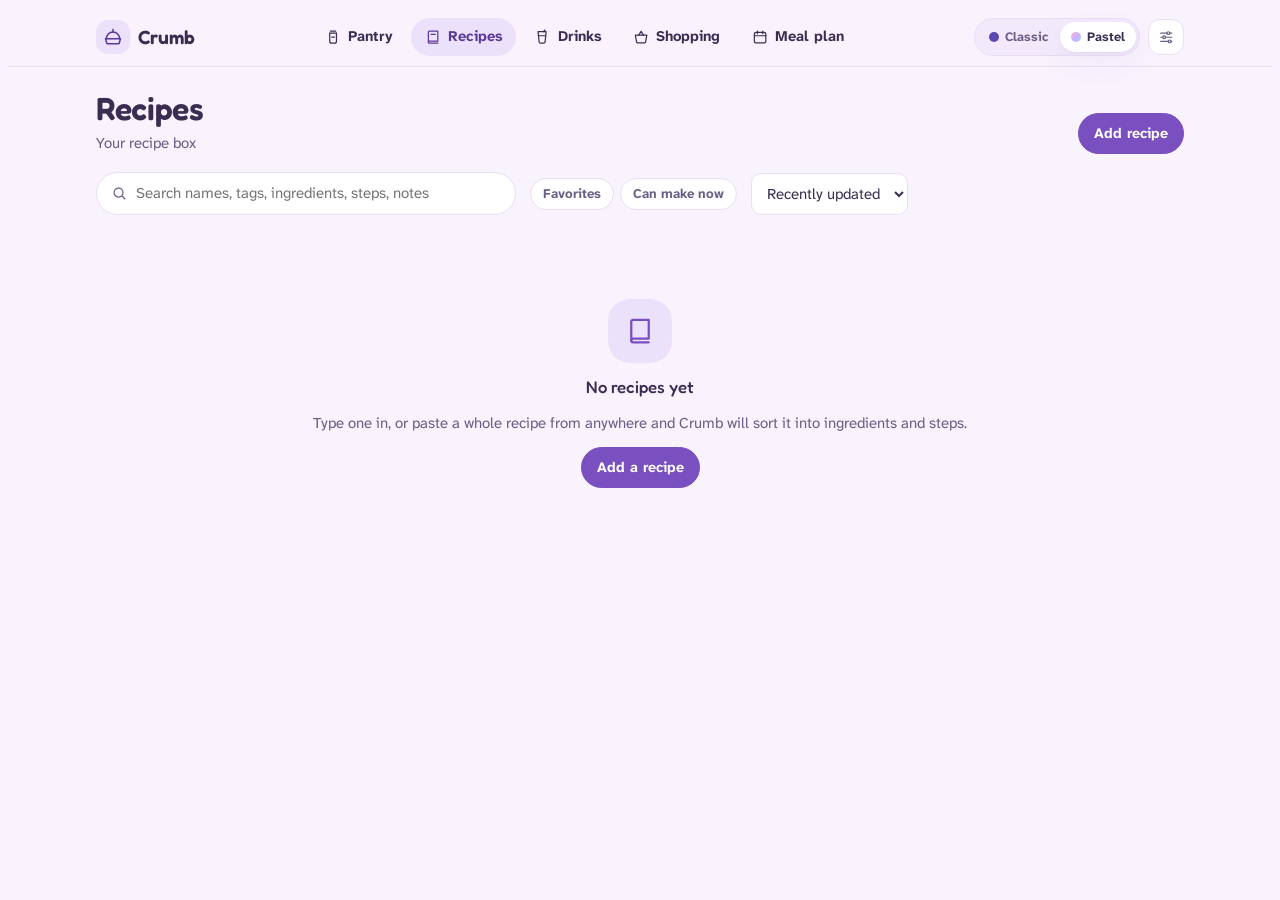
==== commit adde24e4: "Revert "Change nav bar order (#3)" This reverts commit 44216768e06d44a174ffe765e0d093aed6e8ac2a." ====
--- a/index.html
+++ b/index.html
@@ -14,9 +14,9 @@
       <span>Crumb</span>
     </a>
     <nav class="tabs" aria-label="Sections">
+      <a class="tab" href="#pantry" data-view="pantry"><svg class="i" viewBox="0 0 24 24"><path d="M8 3h8"/><path d="M7 6h10"/><path d="M7 6v12a3 3 0 0 0 3 3h4a3 3 0 0 0 3-3V6"/><path d="M10 12h4"/></svg><span>Pantry</span><span class="badge" id="b-pantry" hidden></span></a>
       <a class="tab" href="#recipes" data-view="recipes"><svg class="i" viewBox="0 0 24 24"><path d="M5 4.5A1.5 1.5 0 0 1 6.5 3H19v15H6.5A1.5 1.5 0 0 0 5 19.5z"/><path d="M5 19.5A1.5 1.5 0 0 0 6.5 21H19"/><path d="M9 8h6"/></svg><span>Recipes</span></a>
       <a class="tab" href="#drinks" data-view="drinks"><svg class="i" viewBox="0 0 24 24"><path d="M6 4h12l-1.6 15.2a2 2 0 0 1-2 1.8H9.6a2 2 0 0 1-2-1.8z"/><path d="M6.8 10h10.4"/><path d="M14 4l2-2.5"/></svg><span>Drinks</span></a>
-      <a class="tab" href="#pantry" data-view="pantry"><svg class="i" viewBox="0 0 24 24"><path d="M8 3h8"/><path d="M7 6h10"/><path d="M7 6v12a3 3 0 0 0 3 3h4a3 3 0 0 0 3-3V6"/><path d="M10 12h4"/></svg><span>Pantry</span><span class="badge" id="b-pantry" hidden></span></a>
       <a class="tab" href="#shopping" data-view="shopping"><svg class="i" viewBox="0 0 24 24"><path d="M3.5 9h17l-1.8 10.2a1.5 1.5 0 0 1-1.5 1.3H6.8a1.5 1.5 0 0 1-1.5-1.3z"/><path d="M8.5 9l3.5-5.5L15.5 9"/></svg><span>Shopping</span><span class="badge" id="b-shopping" hidden></span></a>
       <a class="tab" href="#plan" data-view="plan"><svg class="i" viewBox="0 0 24 24"><rect x="3.5" y="5" width="17" height="15.5" rx="2.5"/><path d="M3.5 10h17"/><path d="M8 3v4"/><path d="M16 3v4"/></svg><span>Meal plan</span></a>
     </nav>
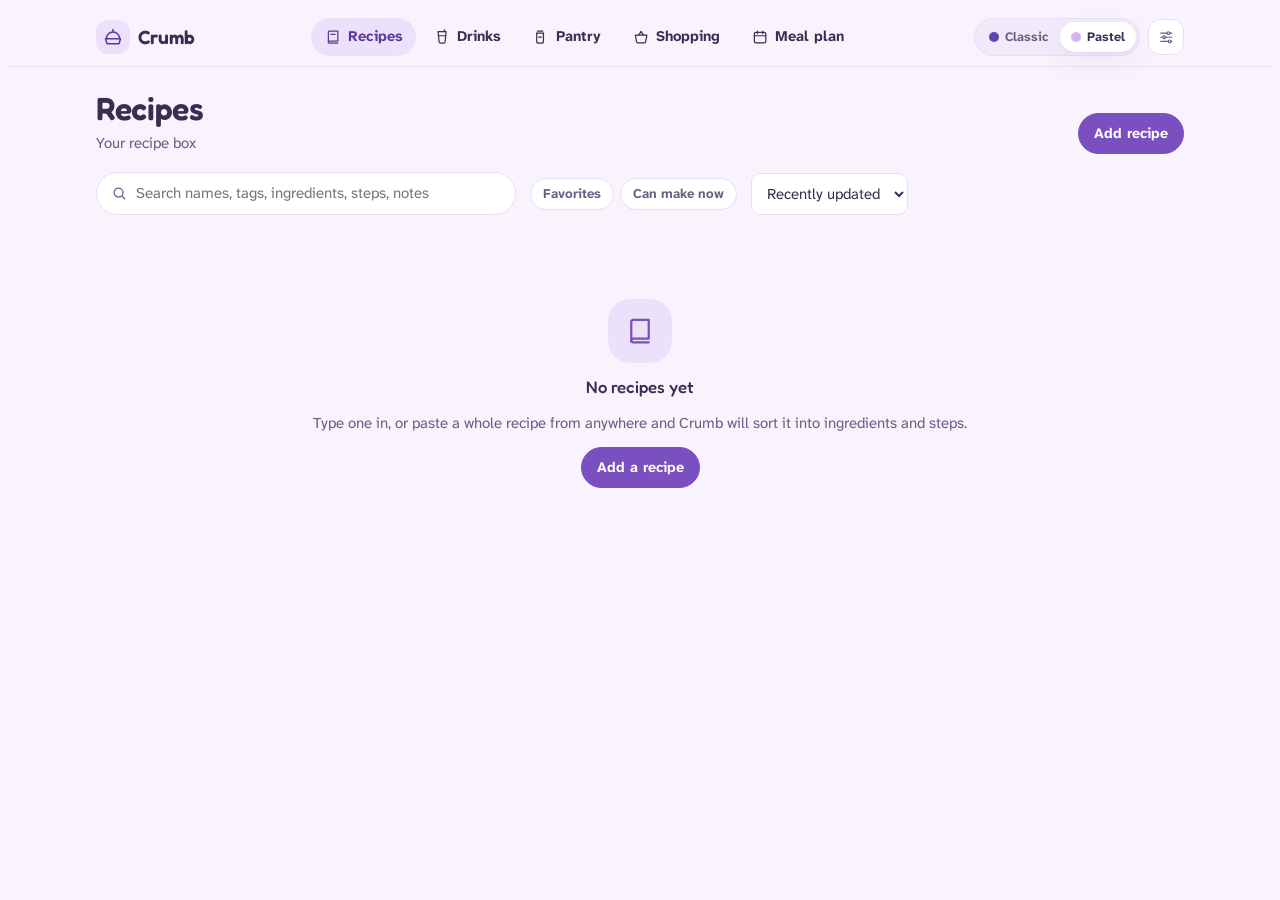
==== commit c20689a0: "Move Pantry tab to the right of Drinks in the navbar Co-Authored-By: Claude Opus 5.5 <noreply@anthro" ====
--- a/index.html
+++ b/index.html
@@ -14,9 +14,9 @@
       <span>Crumb</span>
     </a>
     <nav class="tabs" aria-label="Sections">
-      <a class="tab" href="#pantry" data-view="pantry"><svg class="i" viewBox="0 0 24 24"><path d="M8 3h8"/><path d="M7 6h10"/><path d="M7 6v12a3 3 0 0 0 3 3h4a3 3 0 0 0 3-3V6"/><path d="M10 12h4"/></svg><span>Pantry</span><span class="badge" id="b-pantry" hidden></span></a>
       <a class="tab" href="#recipes" data-view="recipes"><svg class="i" viewBox="0 0 24 24"><path d="M5 4.5A1.5 1.5 0 0 1 6.5 3H19v15H6.5A1.5 1.5 0 0 0 5 19.5z"/><path d="M5 19.5A1.5 1.5 0 0 0 6.5 21H19"/><path d="M9 8h6"/></svg><span>Recipes</span></a>
       <a class="tab" href="#drinks" data-view="drinks"><svg class="i" viewBox="0 0 24 24"><path d="M6 4h12l-1.6 15.2a2 2 0 0 1-2 1.8H9.6a2 2 0 0 1-2-1.8z"/><path d="M6.8 10h10.4"/><path d="M14 4l2-2.5"/></svg><span>Drinks</span></a>
+      <a class="tab" href="#pantry" data-view="pantry"><svg class="i" viewBox="0 0 24 24"><path d="M8 3h8"/><path d="M7 6h10"/><path d="M7 6v12a3 3 0 0 0 3 3h4a3 3 0 0 0 3-3V6"/><path d="M10 12h4"/></svg><span>Pantry</span><span class="badge" id="b-pantry" hidden></span></a>
       <a class="tab" href="#shopping" data-view="shopping"><svg class="i" viewBox="0 0 24 24"><path d="M3.5 9h17l-1.8 10.2a1.5 1.5 0 0 1-1.5 1.3H6.8a1.5 1.5 0 0 1-1.5-1.3z"/><path d="M8.5 9l3.5-5.5L15.5 9"/></svg><span>Shopping</span><span class="badge" id="b-shopping" hidden></span></a>
       <a class="tab" href="#plan" data-view="plan"><svg class="i" viewBox="0 0 24 24"><rect x="3.5" y="5" width="17" height="15.5" rx="2.5"/><path d="M3.5 10h17"/><path d="M8 3v4"/><path d="M16 3v4"/></svg><span>Meal plan</span></a>
     </nav>
